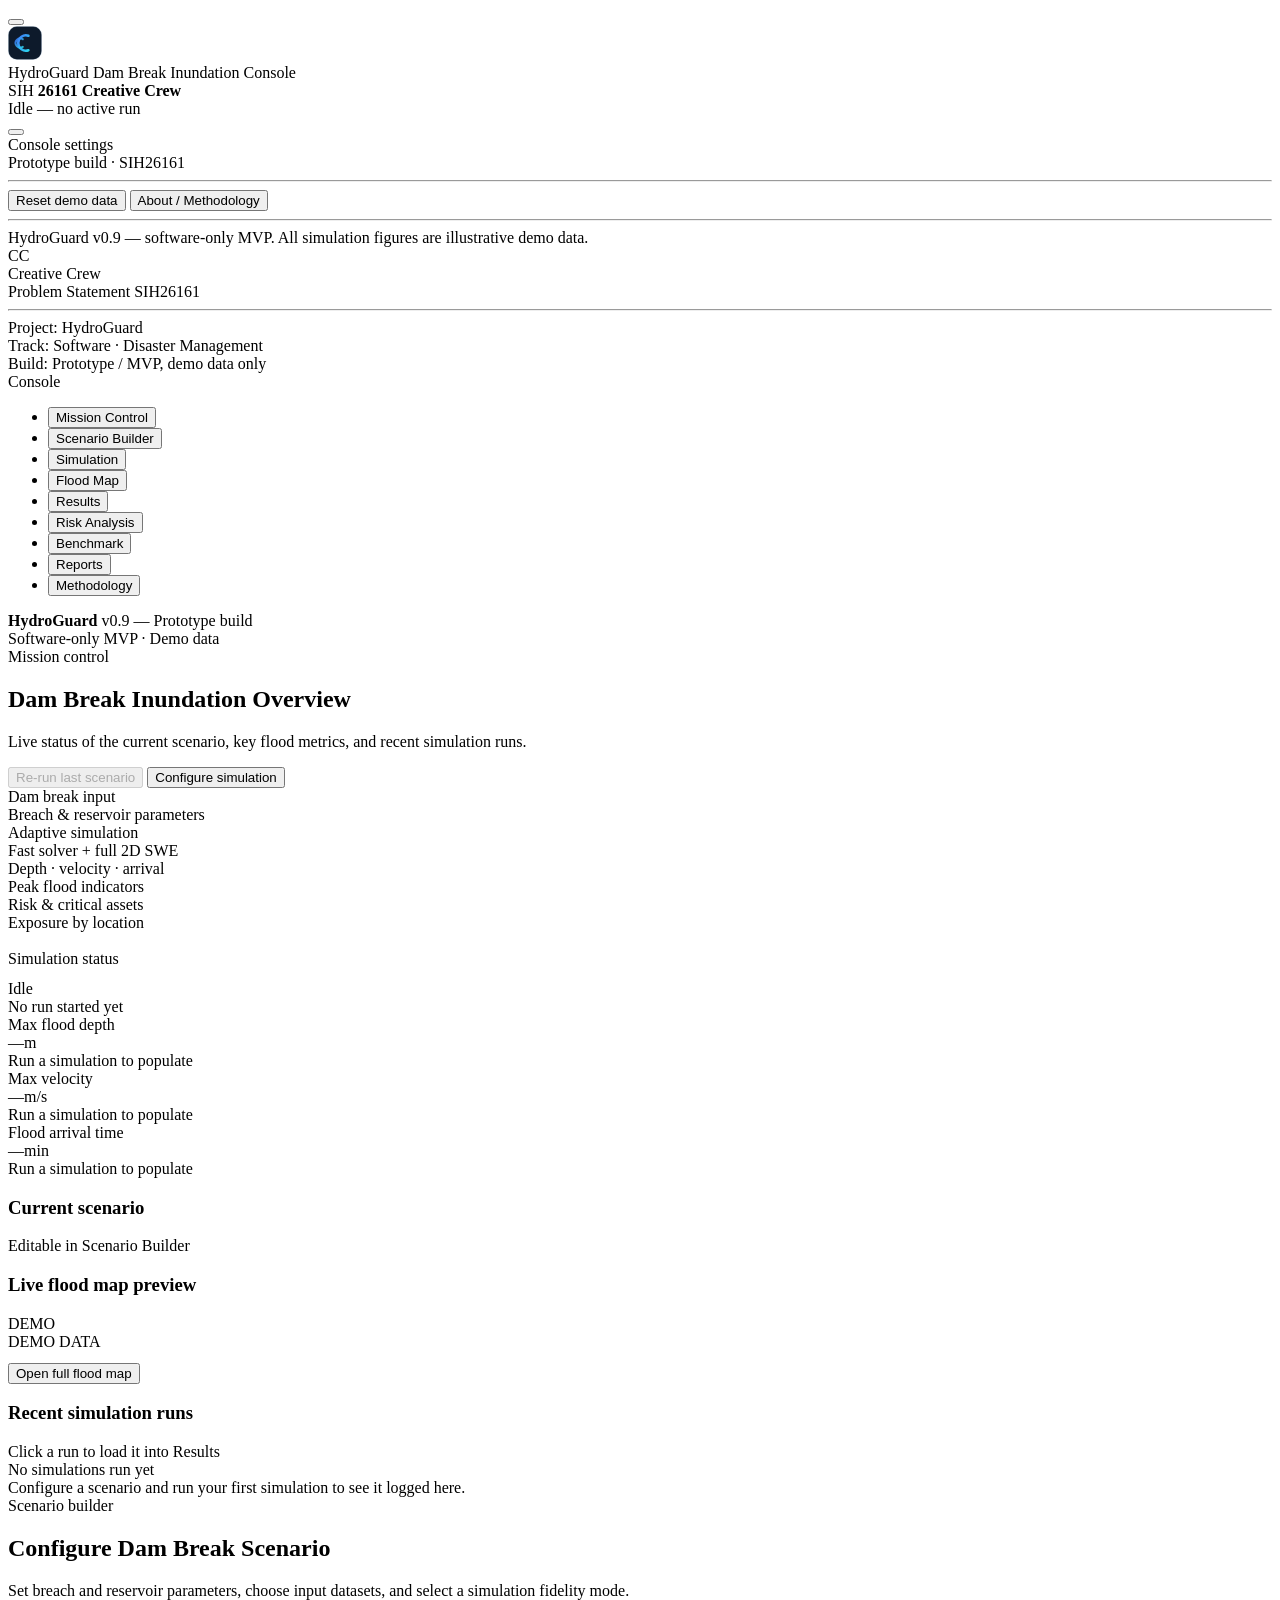
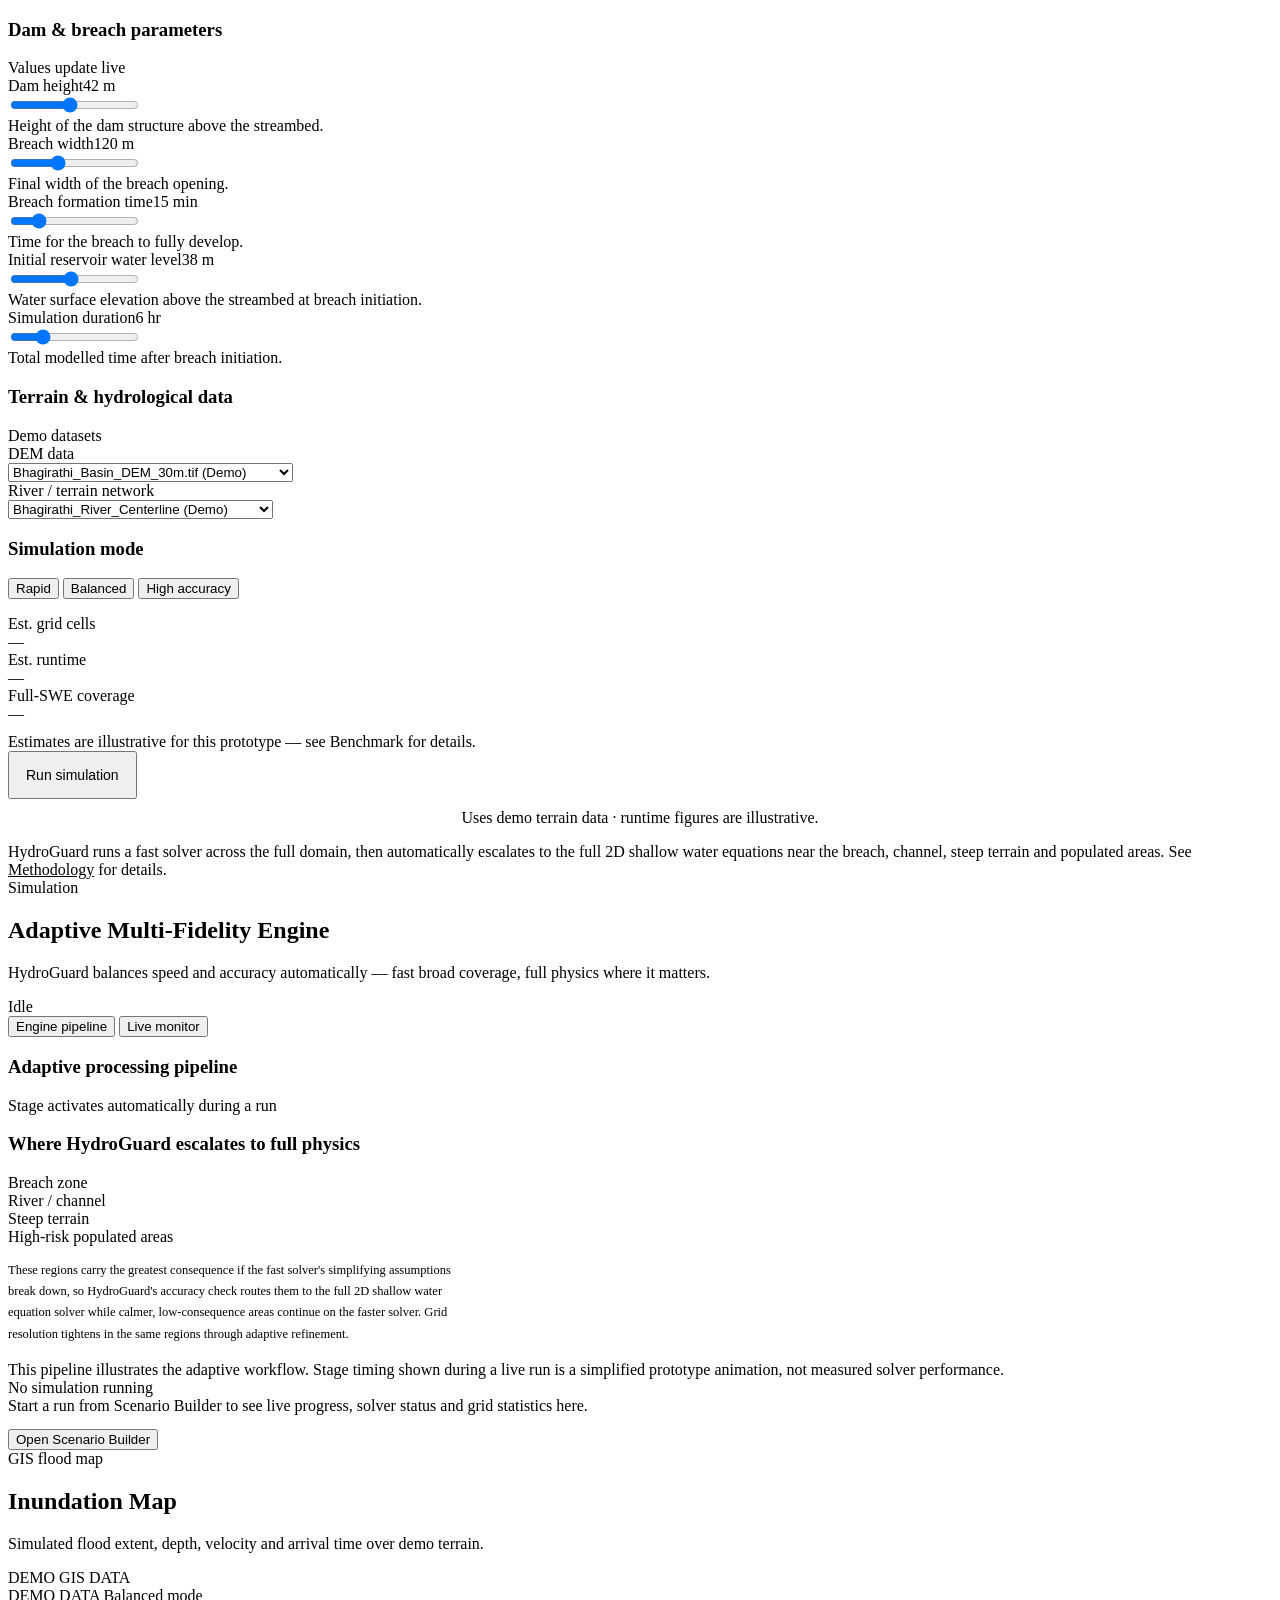
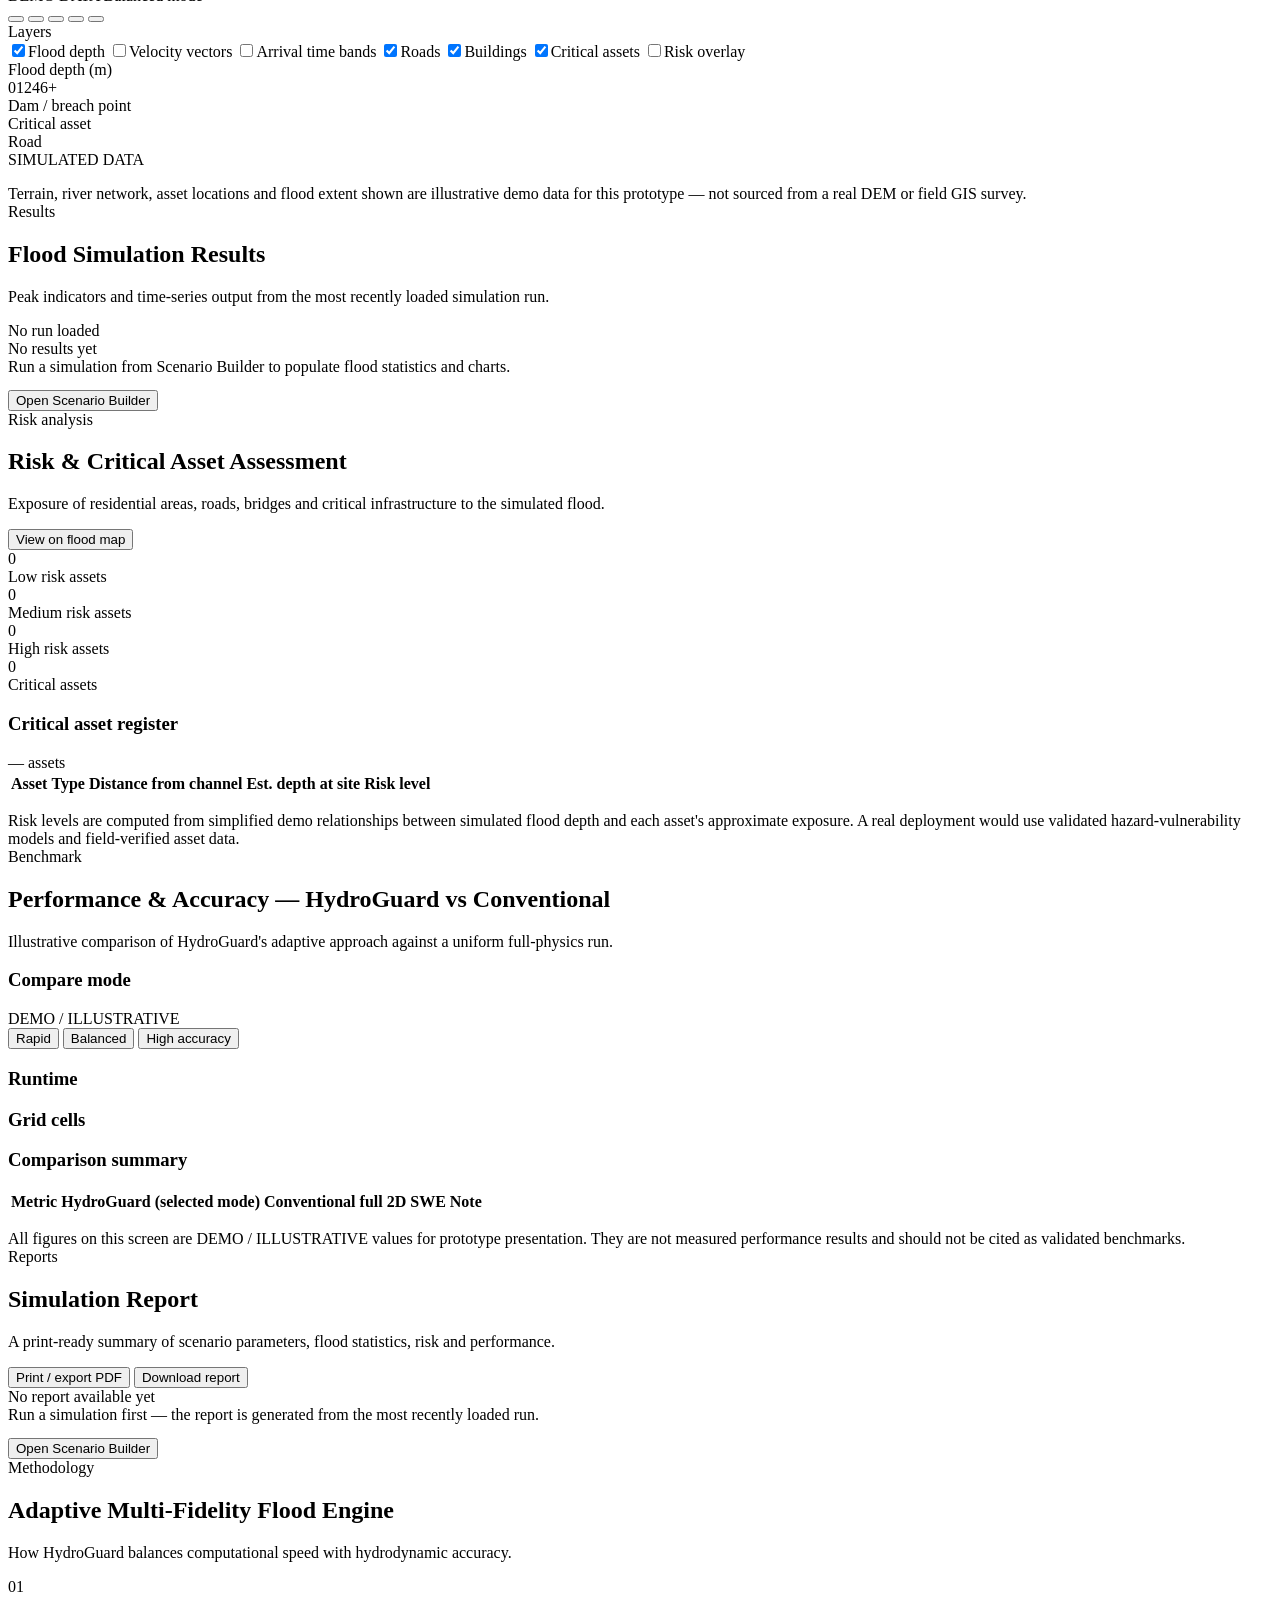
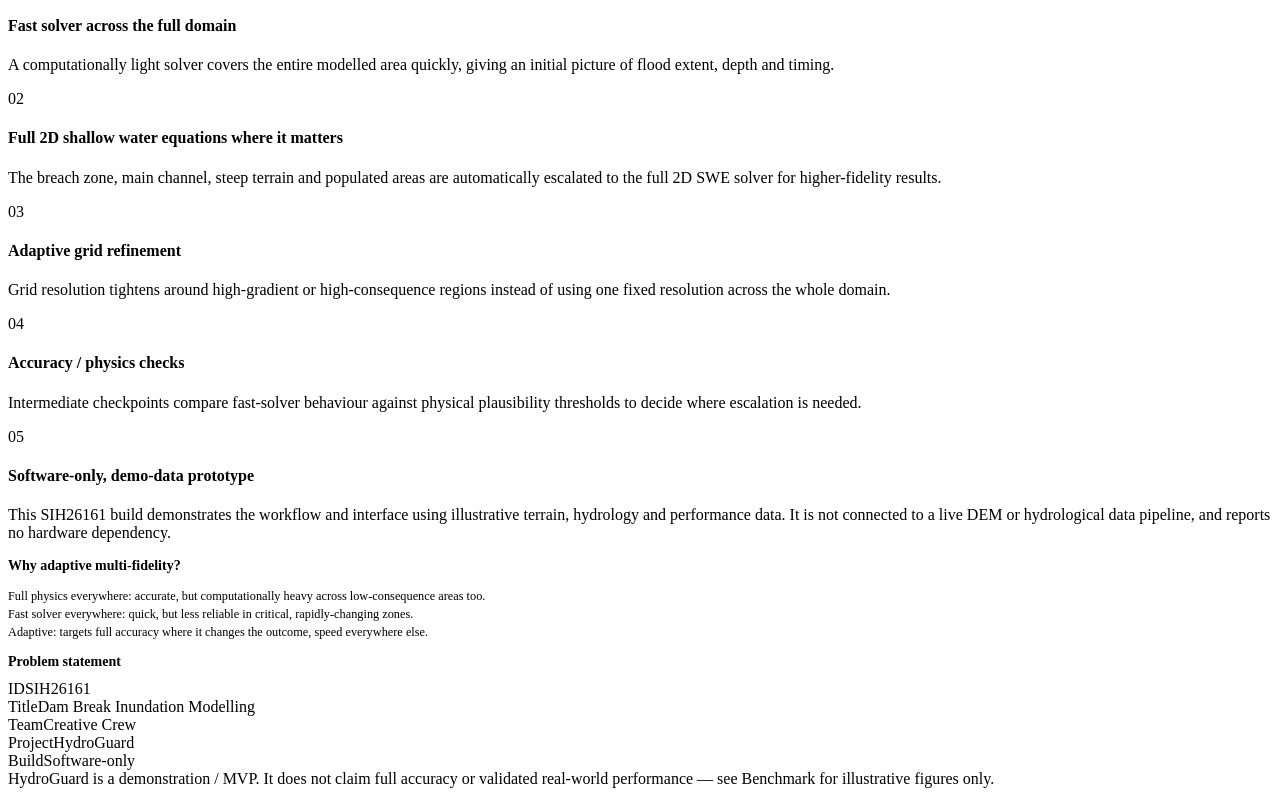
==== index.html @ 02a31fa9 "Add files via upload Initial HydroGuard SIH26161 prototype" ====
<!DOCTYPE html>
<html lang="en">
<head>
<meta charset="UTF-8">
<meta name="viewport" content="width=device-width, initial-scale=1.0, viewport-fit=cover">
<title>HydroGuard — Dam Break Inundation Modelling Console | SIH26161</title>
<meta name="description" content="HydroGuard — Adaptive multi-fidelity dam break inundation modelling console. Smart India Hackathon 2026, Problem Statement SIH26161, Team Creative Crew.">
<link rel="icon" href="data:,">
<link rel="stylesheet" href="css/styles.css">
</head>
<body>
<div class="bg-field" aria-hidden="true"></div>

<div class="app-shell">

  <!-- ============================== TOP BAR ============================== -->
  <header class="topbar">
    <button class="nav-toggle" id="navToggle" type="button" aria-label="Toggle navigation menu">
      <span data-icon="menu"></span>
    </button>

    <div class="brand">
      <div class="brand-mark" aria-hidden="true">
        <svg viewBox="0 0 40 40" width="34" height="34">
          <defs>
            <linearGradient id="markGrad" x1="0" y1="0" x2="1" y2="1">
              <stop offset="0" stop-color="#3e7bfa"/>
              <stop offset="1" stop-color="#2dd4ee"/>
            </linearGradient>
          </defs>
          <rect x="0.5" y="0.5" width="39" height="39" rx="10" fill="#0d1a2b" stroke="rgba(148,178,214,0.25)"/>
          <path d="M24 11.5a9 9 0 1 0 0 17" fill="none" stroke="url(#markGrad)" stroke-width="3" stroke-linecap="round"/>
          <path d="M17.4 15.5a5.4 5.4 0 1 0 0 9" fill="none" stroke="url(#markGrad)" stroke-width="2.4" stroke-linecap="round" opacity="0.85"/>
        </svg>
      </div>
      <div class="brand-text">
        <span class="brand-name">HydroGuard</span>
        <span class="brand-sub">Dam Break Inundation Console</span>
      </div>
    </div>

    <div class="topbar-tags">
      <span class="chip">SIH <b>26161</b></span>
      <span class="chip"><b>Creative Crew</b></span>
    </div>

    <div class="topbar-spacer"></div>

    <div class="status-pill" id="topStatusPill">
      <span class="status-dot" id="topStatusDot"></span>
      <span id="topStatusText" class="full">Idle — no active run</span>
    </div>

    <div class="menu-wrap" style="position:relative;">
      <button class="icon-btn" id="settingsBtn" type="button" aria-label="Console settings">
        <span data-icon="settings"></span>
      </button>
      <div class="dropdown" id="settingsDropdown">
        <div class="dropdown-title">Console settings</div>
        <div class="dropdown-sub">Prototype build · SIH26161</div>
        <hr>
        <button class="dropdown-action" type="button" id="resetDemoBtn"><span data-icon="refresh"></span>Reset demo data</button>
        <button class="dropdown-action" type="button" data-nav="about"><span data-icon="book"></span>About / Methodology</button>
        <hr>
        <div class="dropdown-sub">HydroGuard v0.9 — software-only MVP. All simulation figures are illustrative demo data.</div>
      </div>
    </div>

    <div class="menu-wrap" style="position:relative;">
      <div class="avatar-cc" id="avatarBtn" role="button" tabindex="0" aria-label="Team info">CC</div>
      <div class="dropdown" id="avatarDropdown">
        <div class="dropdown-title">Creative Crew</div>
        <div class="dropdown-sub">Problem Statement SIH26161</div>
        <hr>
        <div class="dropdown-sub">Project: HydroGuard<br>Track: Software · Disaster Management<br>Build: Prototype / MVP, demo data only</div>
      </div>
    </div>
  </header>

  <!-- ============================== SIDEBAR ============================== -->
  <nav class="sidebar" id="sidebar" aria-label="Primary">
    <div class="nav-group-label">Console</div>
    <ul class="nav-list" id="navList">
      <li><button class="nav-link active" data-view="dashboard" type="button"><span data-icon="grid"></span><span>Mission Control</span></button></li>
      <li><button class="nav-link" data-view="scenario" type="button"><span data-icon="sliders"></span><span>Scenario Builder</span></button></li>
      <li><button class="nav-link" data-view="simulation" type="button" id="navSimulation"><span data-icon="cpu"></span><span>Simulation</span><span class="nav-badge" id="navSimBadge" style="display:none;">LIVE</span></button></li>
      <li><button class="nav-link" data-view="floodmap" type="button"><span data-icon="map"></span><span>Flood Map</span></button></li>
      <li><button class="nav-link" data-view="results" type="button"><span data-icon="barchart"></span><span>Results</span></button></li>
      <li><button class="nav-link" data-view="risk" type="button"><span data-icon="shield"></span><span>Risk Analysis</span></button></li>
      <li><button class="nav-link" data-view="benchmark" type="button"><span data-icon="zap"></span><span>Benchmark</span></button></li>
      <li><button class="nav-link" data-view="report" type="button"><span data-icon="filetext"></span><span>Reports</span></button></li>
      <li><button class="nav-link" data-view="about" type="button"><span data-icon="book"></span><span>Methodology</span></button></li>
    </ul>
    <div class="sidebar-footer">
      <div><b>HydroGuard</b> v0.9 — Prototype build</div>
      <div>Software-only MVP · Demo data</div>
    </div>
  </nav>
  <div class="sidebar-backdrop" id="sidebarBackdrop"></div>

  <!-- ============================== MAIN ============================== -->
  <main class="main" id="main">

    <!-- ========================================================= -->
    <!-- VIEW: MISSION CONTROL DASHBOARD                            -->
    <!-- ========================================================= -->
    <section class="view active" id="view-dashboard">
      <div class="view-head">
        <div>
          <div class="view-eyebrow">Mission control</div>
          <h1 class="view-title">Dam Break Inundation Overview</h1>
          <p class="view-desc">Live status of the current scenario, key flood metrics, and recent simulation runs.</p>
        </div>
        <div class="view-actions">
          <button class="btn btn-secondary" id="rerunBtn" type="button" disabled><span data-icon="refresh"></span>Re-run last scenario</button>
          <button class="btn btn-primary" data-nav="scenario" type="button"><span data-icon="sliders"></span>Configure simulation</button>
        </div>
      </div>

      <!-- flow banner -->
      <div class="panel" style="margin-bottom:18px;">
        <div class="flow-banner">
          <div class="flow-step" data-nav="scenario">
            <div class="fi"><span data-icon="sliders"></span></div>
            <div><div class="ft">Dam break input</div><div class="fs">Breach &amp; reservoir parameters</div></div>
          </div>
          <div class="flow-arrow"><span data-icon="chevronright"></span></div>
          <div class="flow-step" data-nav="simulation">
            <div class="fi"><span data-icon="cpu"></span></div>
            <div><div class="ft">Adaptive simulation</div><div class="fs">Fast solver + full 2D SWE</div></div>
          </div>
          <div class="flow-arrow"><span data-icon="chevronright"></span></div>
          <div class="flow-step" data-nav="results">
            <div class="fi"><span data-icon="droplet"></span></div>
            <div><div class="ft">Depth · velocity · arrival</div><div class="fs">Peak flood indicators</div></div>
          </div>
          <div class="flow-arrow"><span data-icon="chevronright"></span></div>
          <div class="flow-step" data-nav="risk">
            <div class="fi"><span data-icon="shield"></span></div>
            <div><div class="ft">Risk &amp; critical assets</div><div class="fs">Exposure by location</div></div>
          </div>
        </div>
      </div>

      <div class="grid grid-12">
        <div class="g-3"><div class="kpi tone-blue" id="kpiStatus">
          <div class="kpi-top"><span class="kpi-label">Simulation status</span><div class="kpi-icon"><span data-icon="pulse"></span></div></div>
          <div style="margin-top:12px;"><span class="badge badge-idle" id="kpiStatusBadge">Idle</span></div>
          <div class="kpi-foot" id="kpiStatusSub">No run started yet</div>
        </div></div>

        <div class="g-3"><div class="kpi" id="kpiDepth">
          <div class="kpi-top"><span class="kpi-label">Max flood depth</span><div class="kpi-icon"><span data-icon="droplet"></span></div></div>
          <div class="kpi-value" id="kpiDepthVal">—<span class="unit">m</span></div>
          <div class="kpi-foot" id="kpiDepthSub">Run a simulation to populate</div>
        </div></div>

        <div class="g-3"><div class="kpi tone-safe" id="kpiVelocity">
          <div class="kpi-top"><span class="kpi-label">Max velocity</span><div class="kpi-icon"><span data-icon="gauge"></span></div></div>
          <div class="kpi-value" id="kpiVelocityVal">—<span class="unit">m/s</span></div>
          <div class="kpi-foot" id="kpiVelocitySub">Run a simulation to populate</div>
        </div></div>

        <div class="g-3"><div class="kpi tone-warn" id="kpiArrival">
          <div class="kpi-top"><span class="kpi-label">Flood arrival time</span><div class="kpi-icon"><span data-icon="clock"></span></div></div>
          <div class="kpi-value" id="kpiArrivalVal">—<span class="unit">min</span></div>
          <div class="kpi-foot" id="kpiArrivalSub">Run a simulation to populate</div>
        </div></div>

        <div class="g-7"><div class="panel">
          <div class="panel-head"><h3>Current scenario</h3><span class="hint">Editable in Scenario Builder</span></div>
          <div class="panel-body">
            <div class="kv-list" id="scenarioSummary"><!-- populated by JS --></div>
          </div>
        </div></div>

        <div class="g-5"><div class="panel">
          <div class="panel-head"><h3>Live flood map preview</h3><span class="badge badge-demo">DEMO</span></div>
          <div class="panel-body tight">
            <div class="map-frame mini-map-card">
              <div class="map-svg-wrap" id="miniMapPreview"></div>
              <div class="map-demo-tag"><span class="badge badge-demo">DEMO DATA</span></div>
            </div>
            <button class="btn btn-ghost btn-block" style="margin-top:12px;" data-nav="floodmap" type="button"><span data-icon="map"></span>Open full flood map</button>
          </div>
        </div></div>

        <div class="g-12"><div class="panel">
          <div class="panel-head"><h3>Recent simulation runs</h3><span class="hint">Click a run to load it into Results</span></div>
          <div class="panel-body" id="recentRunsBody">
            <div class="empty-state" id="recentRunsEmpty">
              <span data-icon="cpu"></span>
              <div class="t">No simulations run yet</div>
              <div class="d">Configure a scenario and run your first simulation to see it logged here.</div>
            </div>
            <div id="recentRunsList" style="display:none;"></div>
          </div>
        </div></div>
      </div>
    </section>

    <!-- ========================================================= -->
    <!-- VIEW: SCENARIO BUILDER                                     -->
    <!-- ========================================================= -->
    <section class="view" id="view-scenario">
      <div class="view-head">
        <div>
          <div class="view-eyebrow">Scenario builder</div>
          <h1 class="view-title">Configure Dam Break Scenario</h1>
          <p class="view-desc">Set breach and reservoir parameters, choose input datasets, and select a simulation fidelity mode.</p>
        </div>
      </div>

      <div class="grid grid-12">
        <div class="g-7 stack">
          <div class="panel">
            <div class="panel-head"><h3>Dam &amp; breach parameters</h3><span class="hint">Values update live</span></div>
            <div class="panel-body">
              <div class="field">
                <div class="field-label"><span>Dam height</span><span class="val" id="valDamHeight">42 m</span></div>
                <input type="range" id="inDamHeight" min="10" max="80" step="1" value="42">
                <div class="field-hint">Height of the dam structure above the streambed.</div>
              </div>
              <div class="field">
                <div class="field-label"><span>Breach width</span><span class="val" id="valBreachWidth">120 m</span></div>
                <input type="range" id="inBreachWidth" min="20" max="300" step="5" value="120">
                <div class="field-hint">Final width of the breach opening.</div>
              </div>
              <div class="field">
                <div class="field-label"><span>Breach formation time</span><span class="val" id="valBreachTime">15 min</span></div>
                <input type="range" id="inBreachTime" min="5" max="60" step="1" value="15">
                <div class="field-hint">Time for the breach to fully develop.</div>
              </div>
              <div class="field">
                <div class="field-label"><span>Initial reservoir water level</span><span class="val" id="valWaterLevel">38 m</span></div>
                <input type="range" id="inWaterLevel" min="10" max="70" step="1" value="38">
                <div class="field-hint">Water surface elevation above the streambed at breach initiation.</div>
              </div>
              <div class="field" style="margin-bottom:0;">
                <div class="field-label"><span>Simulation duration</span><span class="val" id="valDuration">6 hr</span></div>
                <input type="range" id="inDuration" min="1" max="24" step="1" value="6">
                <div class="field-hint">Total modelled time after breach initiation.</div>
              </div>
            </div>
          </div>

          <div class="panel">
            <div class="panel-head"><h3>Terrain &amp; hydrological data</h3><span class="hint">Demo datasets</span></div>
            <div class="panel-body">
              <div class="field">
                <div class="field-label"><span>DEM data</span></div>
                <select class="select" id="inDem">
                  <option>Bhagirathi_Basin_DEM_30m.tif (Demo)</option>
                  <option>Ganga_Upper_Reach_DEM_12m.tif (Demo)</option>
                  <option value="custom">Custom upload…</option>
                </select>
                <div class="file-row" id="demFileRow" style="display:none; margin-top:8px;">
                  <input class="input" id="demFileName" placeholder="No file selected" readonly>
                  <button class="btn btn-secondary btn-sm" type="button" id="demBrowseBtn"><span data-icon="upload"></span>Browse</button>
                  <input type="file" id="demFileInput" style="display:none;">
                </div>
              </div>
              <div class="field" style="margin-bottom:0;">
                <div class="field-label"><span>River / terrain network</span></div>
                <select class="select" id="inRiver">
                  <option>Bhagirathi_River_Centerline (Demo)</option>
                  <option>Alaknanda_Confluence_Network (Demo)</option>
                  <option value="custom">Custom upload…</option>
                </select>
                <div class="file-row" id="riverFileRow" style="display:none; margin-top:8px;">
                  <input class="input" id="riverFileName" placeholder="No file selected" readonly>
                  <button class="btn btn-secondary btn-sm" type="button" id="riverBrowseBtn"><span data-icon="upload"></span>Browse</button>
                  <input type="file" id="riverFileInput" style="display:none;">
                </div>
              </div>
            </div>
          </div>
        </div>

        <div class="g-5 stack">
          <div class="panel">
            <div class="panel-head"><h3>Simulation mode</h3></div>
            <div class="panel-body">
              <div class="segmented" id="modeSegmented">
                <button type="button" class="active" data-mode="rapid">Rapid</button>
                <button type="button" data-mode="balanced">Balanced</button>
                <button type="button" data-mode="high">High accuracy</button>
              </div>
              <p class="mode-desc" id="modeDesc"></p>
              <div class="readout-grid" style="margin-top:16px;">
                <div class="readout"><div class="rlabel">Est. grid cells</div><div class="rval" id="modeCells">—</div></div>
                <div class="readout"><div class="rlabel">Est. runtime</div><div class="rval" id="modeRuntime">—</div></div>
                <div class="readout"><div class="rlabel">Full-SWE coverage</div><div class="rval" id="modeCoverage">—</div></div>
              </div>
              <div class="field-hint" style="margin-top:10px;">Estimates are illustrative for this prototype — see Benchmark for details.</div>
            </div>
          </div>

          <div class="panel panel-pad">
            <button class="btn btn-primary btn-block" id="runSimBtn" type="button" style="padding:14px 16px; font-size:14px;">
              <span data-icon="play"></span>Run simulation
            </button>
            <p class="field-hint" style="margin-top:10px; text-align:center;">Uses demo terrain data · runtime figures are illustrative.</p>
          </div>

          <div class="notice info">
            <span data-icon="info"></span>
            <div>HydroGuard runs a fast solver across the full domain, then automatically escalates to the full 2D shallow water equations near the breach, channel, steep terrain and populated areas. See <a href="#" data-nav="about" style="color:var(--cyan); text-decoration:underline;">Methodology</a> for details.</div>
          </div>
        </div>
      </div>
    </section>

    <!-- ========================================================= -->
    <!-- VIEW: SIMULATION (Adaptive engine + Live monitor)          -->
    <!-- ========================================================= -->
    <section class="view" id="view-simulation">
      <div class="view-head">
        <div>
          <div class="view-eyebrow">Simulation</div>
          <h1 class="view-title">Adaptive Multi-Fidelity Engine</h1>
          <p class="view-desc">HydroGuard balances speed and accuracy automatically — fast broad coverage, full physics where it matters.</p>
        </div>
        <div class="view-actions">
          <span class="badge badge-idle" id="simViewStatusBadge">Idle</span>
        </div>
      </div>

      <div class="tabs">
        <button class="tab-btn active" data-tab="engine" type="button">Engine pipeline</button>
        <button class="tab-btn" data-tab="live" type="button">Live monitor</button>
      </div>

      <div class="tab-panel active" id="tab-engine">
        <div class="panel" style="margin-bottom:16px;">
          <div class="panel-head"><h3>Adaptive processing pipeline</h3><span class="hint">Stage activates automatically during a run</span></div>
          <div class="panel-body">
            <div class="pipeline" id="pipeline">
              <!-- populated by JS -->
            </div>
          </div>
        </div>

        <div class="panel" style="margin-bottom:16px;">
          <div class="panel-head"><h3>Where HydroGuard escalates to full physics</h3></div>
          <div class="panel-body">
            <div class="zone-chips">
              <div class="zone-chip"><span data-icon="zap"></span>Breach zone</div>
              <div class="zone-chip"><span data-icon="waves"></span>River / channel</div>
              <div class="zone-chip"><span data-icon="mountain"></span>Steep terrain</div>
              <div class="zone-chip"><span data-icon="home"></span>High-risk populated areas</div>
            </div>
            <p style="font-size:12.5px; color:var(--ink-3); margin-top:14px; line-height:1.7; max-width:74ch;">
              These regions carry the greatest consequence if the fast solver's simplifying assumptions break down, so HydroGuard's accuracy check routes them to the full 2D shallow water equation solver while calmer, low-consequence areas continue on the faster solver. Grid resolution tightens in the same regions through adaptive refinement.
            </p>
          </div>
        </div>

        <div class="notice info">
          <span data-icon="info"></span>
          <div>This pipeline illustrates the adaptive workflow. Stage timing shown during a live run is a simplified prototype animation, not measured solver performance.</div>
        </div>
      </div>

      <div class="tab-panel" id="tab-live">
        <div id="liveEmpty" class="panel">
          <div class="empty-state">
            <span data-icon="cpu"></span>
            <div class="t">No simulation running</div>
            <div class="d">Start a run from Scenario Builder to see live progress, solver status and grid statistics here.</div>
            <button class="btn btn-primary" data-nav="scenario" type="button" style="margin-top:14px;"><span data-icon="sliders"></span>Open Scenario Builder</button>
          </div>
        </div>

        <div id="liveContent" style="display:none;">
          <div class="panel" style="margin-bottom:16px;">
            <div class="panel-body">
              <div class="between" style="margin-bottom:12px;">
                <span class="badge" id="liveStatusBadge">Running</span>
                <span class="micro-label" id="liveProgressPct">0%</span>
              </div>
              <div class="progress-track"><div class="progress-fill" id="liveProgressFill"></div></div>
              <div class="readout-grid" style="margin-top:16px;">
                <div class="readout"><div class="rlabel">Sim time elapsed</div><div class="rval" id="liveSimTime">0.0 / 6.0 hr</div></div>
                <div class="readout"><div class="rlabel">Processing status</div><div class="rval" id="liveStage">Input Data</div></div>
                <div class="readout"><div class="rlabel">Grid resolution</div><div class="rval" id="liveGrid">—</div></div>
                <div class="readout"><div class="rlabel">Active solver</div><div class="rval" id="liveSolver">—</div></div>
                <div class="readout"><div class="rlabel">Number of cells</div><div class="rval" id="liveCells">—</div></div>
                <div class="readout"><div class="rlabel">Computational region</div><div class="rval" id="liveRegion">—</div></div>
              </div>
            </div>
          </div>

          <div class="panel">
            <div class="panel-head"><h3>Flood spread preview (live)</h3><span class="badge badge-demo">DEMO</span></div>
            <div class="panel-body tight">
              <div class="map-frame mini-map-card">
                <div class="map-svg-wrap" id="liveMapPreview"></div>
              </div>
            </div>
          </div>

          <div class="notice" id="liveCompleteNotice" style="display:none; margin-top:16px;">
            <span data-icon="checkcircle"></span>
            <div>Simulation complete. <a href="#" data-nav="results" style="color:var(--ink-1); text-decoration:underline;">View Results</a>, <a href="#" data-nav="floodmap" style="color:var(--ink-1); text-decoration:underline;">open the Flood Map</a>, or check <a href="#" data-nav="risk" style="color:var(--ink-1); text-decoration:underline;">Risk Analysis</a>.</div>
          </div>
        </div>
      </div>
    </section>

    <!-- ========================================================= -->
    <!-- VIEW: GIS FLOOD MAP                                        -->
    <!-- ========================================================= -->
    <section class="view" id="view-floodmap">
      <div class="view-head">
        <div>
          <div class="view-eyebrow">GIS flood map</div>
          <h1 class="view-title">Inundation Map</h1>
          <p class="view-desc">Simulated flood extent, depth, velocity and arrival time over demo terrain.</p>
        </div>
        <div class="view-actions"><span class="badge badge-demo">DEMO GIS DATA</span></div>
      </div>

      <div class="panel">
        <div class="map-frame" id="mapFrameFull">
          <div class="map-svg-wrap" id="fullMapSvg"></div>

          <div class="map-topbar">
            <div class="map-badge-row">
              <span class="badge badge-demo">DEMO DATA</span>
              <span class="badge badge-neutral" id="mapModeTag">Balanced mode</span>
            </div>
          </div>

          <div class="map-toolbar">
            <button class="map-btn" id="mapZoomIn" type="button" aria-label="Zoom in"><span data-icon="plus"></span></button>
            <button class="map-btn" id="mapZoomOut" type="button" aria-label="Zoom out"><span data-icon="minus"></span></button>
            <button class="map-btn" id="mapLayersBtn" type="button" aria-label="Toggle layers"><span data-icon="layers"></span></button>
            <button class="map-btn" id="mapFullscreenBtn" type="button" aria-label="Full screen"><span data-icon="maximize"></span></button>
            <button class="map-btn" id="mapResetBtn" type="button" aria-label="Reset view"><span data-icon="refresh"></span></button>
          </div>

          <div class="map-layers" id="mapLayersPanel">
            <div class="lg-title">Layers</div>
            <label class="layer-row"><input type="checkbox" id="layerDepth" checked>Flood depth</label>
            <label class="layer-row"><input type="checkbox" id="layerVelocity">Velocity vectors</label>
            <label class="layer-row"><input type="checkbox" id="layerArrival">Arrival time bands</label>
            <label class="layer-row"><input type="checkbox" id="layerRoads" checked>Roads</label>
            <label class="layer-row"><input type="checkbox" id="layerBuildings" checked>Buildings</label>
            <label class="layer-row"><input type="checkbox" id="layerAssets" checked>Critical assets</label>
            <label class="layer-row"><input type="checkbox" id="layerRisk">Risk overlay</label>
          </div>

          <div class="map-legend" id="mapLegend">
            <div class="lg-title">Flood depth (m)</div>
            <div class="depth-bar"></div>
            <div class="depth-ticks"><span>0</span><span>1</span><span>2</span><span>4</span><span>6+</span></div>
            <div class="legend-rows">
              <div class="lr"><span class="sw" style="background:#f65b6b;"></span>Dam / breach point</div>
              <div class="lr"><span class="sw" style="background:#eaf1fb;"></span>Critical asset</div>
              <div class="lr"><span class="sw" style="background:#6c81a3;"></span>Road</div>
            </div>
          </div>

          <div class="map-demo-tag"><span class="badge badge-demo">SIMULATED DATA</span></div>
        </div>
      </div>

      <div class="notice info" style="margin-top:16px;">
        <span data-icon="info"></span>
        <div>Terrain, river network, asset locations and flood extent shown are illustrative demo data for this prototype — not sourced from a real DEM or field GIS survey.</div>
      </div>
    </section>

    <!-- ========================================================= -->
    <!-- VIEW: RESULTS DASHBOARD                                    -->
    <!-- ========================================================= -->
    <section class="view" id="view-results">
      <div class="view-head">
        <div>
          <div class="view-eyebrow">Results</div>
          <h1 class="view-title">Flood Simulation Results</h1>
          <p class="view-desc">Peak indicators and time-series output from the most recently loaded simulation run.</p>
        </div>
        <div class="view-actions"><span class="badge badge-neutral" id="resultsRunTag">No run loaded</span></div>
      </div>

      <div id="resultsEmpty">
        <div class="panel"><div class="empty-state">
          <span data-icon="barchart"></span>
          <div class="t">No results yet</div>
          <div class="d">Run a simulation from Scenario Builder to populate flood statistics and charts.</div>
          <button class="btn btn-primary" data-nav="scenario" type="button" style="margin-top:14px;"><span data-icon="sliders"></span>Open Scenario Builder</button>
        </div></div>
      </div>

      <div id="resultsContent" style="display:none;">
        <div class="grid grid-12">
          <div class="g-3"><div class="kpi">
            <div class="kpi-top"><span class="kpi-label">Max flood depth</span><div class="kpi-icon"><span data-icon="droplet"></span></div></div>
            <div class="kpi-value" id="resDepth">—<span class="unit">m</span></div>
            <div class="kpi-foot" id="resDepthSub">—</div>
          </div></div>
          <div class="g-3"><div class="kpi tone-safe">
            <div class="kpi-top"><span class="kpi-label">Max velocity</span><div class="kpi-icon"><span data-icon="gauge"></span></div></div>
            <div class="kpi-value" id="resVelocity">—<span class="unit">m/s</span></div>
            <div class="kpi-foot" id="resVelocitySub">—</div>
          </div></div>
          <div class="g-3"><div class="kpi tone-warn">
            <div class="kpi-top"><span class="kpi-label">Earliest arrival</span><div class="kpi-icon"><span data-icon="clock"></span></div></div>
            <div class="kpi-value" id="resArrival">—<span class="unit">min</span></div>
            <div class="kpi-foot" id="resArrivalSub">—</div>
          </div></div>
          <div class="g-3"><div class="kpi tone-blue">
            <div class="kpi-top"><span class="kpi-label">Affected area</span><div class="kpi-icon"><span data-icon="maximize"></span></div></div>
            <div class="kpi-value" id="resArea">—<span class="unit">km²</span></div>
            <div class="kpi-foot" id="resAreaSub">—</div>
          </div></div>

          <div class="g-6"><div class="panel">
            <div class="panel-head"><h3>Water depth over time</h3><span class="hint">Demo series</span></div>
            <div class="panel-body"><div class="chart-wrap" id="chartDepth"></div></div>
          </div></div>

          <div class="g-6"><div class="panel">
            <div class="panel-head"><h3>Flow velocity over time</h3><span class="hint">Demo series</span></div>
            <div class="panel-body"><div class="chart-wrap" id="chartVelocity"></div></div>
          </div></div>

          <div class="g-6"><div class="panel">
            <div class="panel-head"><h3>Arrival time by location</h3><span class="hint">Demo series</span></div>
            <div class="panel-body"><div class="chart-wrap" id="chartArrival"></div></div>
          </div></div>

          <div class="g-6"><div class="panel">
            <div class="panel-head"><h3>Computation timeline</h3><span class="hint">Pipeline stage duration</span></div>
            <div class="panel-body"><div class="chart-wrap" id="chartTimeline"></div></div>
          </div></div>
        </div>

        <div class="notice" style="margin-top:16px;">
          <span data-icon="alerttriangle"></span>
          <div>Figures are generated from simplified demo relationships for prototype interactivity — this is not a validated hydrodynamic result.</div>
        </div>
      </div>
    </section>

    <!-- ========================================================= -->
    <!-- VIEW: RISK & CRITICAL ASSET ANALYSIS                       -->
    <!-- ========================================================= -->
    <section class="view" id="view-risk">
      <div class="view-head">
        <div>
          <div class="view-eyebrow">Risk analysis</div>
          <h1 class="view-title">Risk &amp; Critical Asset Assessment</h1>
          <p class="view-desc">Exposure of residential areas, roads, bridges and critical infrastructure to the simulated flood.</p>
        </div>
        <div class="view-actions"><button class="btn btn-ghost" data-nav="floodmap" type="button"><span data-icon="map"></span>View on flood map</button></div>
      </div>

      <div class="risk-summary" style="margin-bottom:16px;">
        <div class="risk-stat low"><div class="n" id="riskCountLow">0</div><div class="l">Low risk assets</div></div>
        <div class="risk-stat medium"><div class="n" id="riskCountMedium">0</div><div class="l">Medium risk assets</div></div>
        <div class="risk-stat high"><div class="n" id="riskCountHigh">0</div><div class="l">High risk assets</div></div>
        <div class="risk-stat critical"><div class="n" id="riskCountCritical">0</div><div class="l">Critical assets</div></div>
      </div>

      <div class="panel">
        <div class="panel-head"><h3>Critical asset register</h3><span class="hint" id="riskAssetCount">— assets</span></div>
        <div class="panel-body" style="overflow-x:auto;">
          <table class="table">
            <thead><tr><th>Asset</th><th>Type</th><th>Distance from channel</th><th>Est. depth at site</th><th>Risk level</th></tr></thead>
            <tbody id="riskTableBody"><!-- populated by JS --></tbody>
          </table>
        </div>
      </div>

      <div class="notice" style="margin-top:16px;">
        <span data-icon="alerttriangle"></span>
        <div>Risk levels are computed from simplified demo relationships between simulated flood depth and each asset's approximate exposure. A real deployment would use validated hazard-vulnerability models and field-verified asset data.</div>
      </div>
    </section>

    <!-- ========================================================= -->
    <!-- VIEW: BENCHMARK                                            -->
    <!-- ========================================================= -->
    <section class="view" id="view-benchmark">
      <div class="view-head">
        <div>
          <div class="view-eyebrow">Benchmark</div>
          <h1 class="view-title">Performance &amp; Accuracy — HydroGuard vs Conventional</h1>
          <p class="view-desc">Illustrative comparison of HydroGuard's adaptive approach against a uniform full-physics run.</p>
        </div>
      </div>

      <div class="panel" style="margin-bottom:16px;">
        <div class="panel-head"><h3>Compare mode</h3><span class="badge badge-demo">DEMO / ILLUSTRATIVE</span></div>
        <div class="panel-body">
          <div class="segmented" id="benchModeSegmented" style="max-width:420px;">
            <button type="button" class="active" data-mode="rapid">Rapid</button>
            <button type="button" data-mode="balanced">Balanced</button>
            <button type="button" data-mode="high">High accuracy</button>
          </div>
        </div>
      </div>

      <div class="grid grid-12">
        <div class="g-6"><div class="panel">
          <div class="panel-head"><h3>Runtime</h3></div>
          <div class="panel-body">
            <div class="bench-track" id="benchRuntime"><!-- JS --></div>
          </div>
        </div></div>

        <div class="g-6"><div class="panel">
          <div class="panel-head"><h3>Grid cells</h3></div>
          <div class="panel-body">
            <div class="bench-track" id="benchCells"><!-- JS --></div>
          </div>
        </div></div>

        <div class="g-12"><div class="panel">
          <div class="panel-head"><h3>Comparison summary</h3></div>
          <div class="panel-body" style="overflow-x:auto;">
            <table class="table">
              <thead><tr><th>Metric</th><th>HydroGuard (selected mode)</th><th>Conventional full 2D SWE</th><th>Note</th></tr></thead>
              <tbody id="benchTableBody"><!-- JS --></tbody>
            </table>
          </div>
        </div></div>
      </div>

      <div class="notice" style="margin-top:16px;">
        <span data-icon="alerttriangle"></span>
        <div>All figures on this screen are DEMO / ILLUSTRATIVE values for prototype presentation. They are not measured performance results and should not be cited as validated benchmarks.</div>
      </div>
    </section>

    <!-- ========================================================= -->
    <!-- VIEW: SIMULATION REPORT                                    -->
    <!-- ========================================================= -->
    <section class="view" id="view-report">
      <div class="view-head">
        <div>
          <div class="view-eyebrow">Reports</div>
          <h1 class="view-title">Simulation Report</h1>
          <p class="view-desc">A print-ready summary of scenario parameters, flood statistics, risk and performance.</p>
        </div>
        <div class="view-actions">
          <button class="btn btn-secondary" id="printReportBtn" type="button"><span data-icon="printer"></span>Print / export PDF</button>
          <button class="btn btn-primary" id="downloadReportBtn" type="button"><span data-icon="download"></span>Download report</button>
        </div>
      </div>

      <div id="reportEmpty">
        <div class="panel"><div class="empty-state">
          <span data-icon="filetext"></span>
          <div class="t">No report available yet</div>
          <div class="d">Run a simulation first — the report is generated from the most recently loaded run.</div>
          <button class="btn btn-primary" data-nav="scenario" type="button" style="margin-top:14px;"><span data-icon="sliders"></span>Open Scenario Builder</button>
        </div></div>
      </div>

      <div id="reportContent" style="display:none;">
        <div class="report-preview">
          <div class="report-page">
            <div class="report-masthead">
              <div>
                <h2>Dam Break Inundation Simulation Report</h2>
                <div class="sub">HydroGuard · SIH26161 · Team Creative Crew · Software prototype</div>
              </div>
              <div class="report-meta">
                Generated: <span id="repGenerated">—</span><br>
                Run ID: <span id="repRunId">—</span><br>
                Mode: <span id="repMode">—</span>
              </div>
            </div>

            <div class="report-section">
              <h4>Scenario parameters</h4>
              <table class="report-table" id="repScenarioTable"><!-- JS --></table>
            </div>

            <div class="report-section">
              <h4>Flood statistics</h4>
              <div class="report-grid" id="repStatsGrid"><!-- JS --></div>
            </div>

            <div class="report-section">
              <h4>Risk summary</h4>
              <div class="report-grid" id="repRiskGrid"><!-- JS --></div>
              <table class="report-table" id="repTopAssets" style="margin-top:10px;"><!-- JS --></table>
            </div>

            <div class="report-section">
              <h4>Map snapshot — demo / illustrative</h4>
              <div class="map-frame" style="max-width:520px;">
                <div class="map-svg-wrap" id="reportMapSnapshot" style="aspect-ratio:4/3;"></div>
              </div>
            </div>

            <div class="report-section">
              <h4>Performance summary — demo / illustrative</h4>
              <table class="report-table" id="repPerfTable"><!-- JS --></table>
            </div>

            <p style="font-size:10.5px; color:var(--ink-4); border-top:1px solid var(--line); padding-top:12px;">
              Generated by the HydroGuard prototype — Team Creative Crew — SIH26161. All figures illustrative for demonstration purposes unless otherwise validated.
            </p>
          </div>
        </div>
      </div>
    </section>

    <!-- ========================================================= -->
    <!-- VIEW: ABOUT / METHODOLOGY                                  -->
    <!-- ========================================================= -->
    <section class="view" id="view-about">
      <div class="view-head">
        <div>
          <div class="view-eyebrow">Methodology</div>
          <h1 class="view-title">Adaptive Multi-Fidelity Flood Engine</h1>
          <p class="view-desc">How HydroGuard balances computational speed with hydrodynamic accuracy.</p>
        </div>
      </div>

      <div class="grid grid-12">
        <div class="g-8">
          <div class="panel">
            <div class="panel-body">
              <div class="method-step">
                <div class="method-num">01</div>
                <div class="method-body"><h4>Fast solver across the full domain</h4><p>A computationally light solver covers the entire modelled area quickly, giving an initial picture of flood extent, depth and timing.</p></div>
              </div>
              <div class="method-step">
                <div class="method-num">02</div>
                <div class="method-body"><h4>Full 2D shallow water equations where it matters</h4><p>The breach zone, main channel, steep terrain and populated areas are automatically escalated to the full 2D SWE solver for higher-fidelity results.</p></div>
              </div>
              <div class="method-step">
                <div class="method-num">03</div>
                <div class="method-body"><h4>Adaptive grid refinement</h4><p>Grid resolution tightens around high-gradient or high-consequence regions instead of using one fixed resolution across the whole domain.</p></div>
              </div>
              <div class="method-step">
                <div class="method-num">04</div>
                <div class="method-body"><h4>Accuracy / physics checks</h4><p>Intermediate checkpoints compare fast-solver behaviour against physical plausibility thresholds to decide where escalation is needed.</p></div>
              </div>
              <div class="method-step">
                <div class="method-num">05</div>
                <div class="method-body"><h4>Software-only, demo-data prototype</h4><p>This SIH26161 build demonstrates the workflow and interface using illustrative terrain, hydrology and performance data. It is not connected to a live DEM or hydrological data pipeline, and reports no hardware dependency.</p></div>
              </div>
            </div>
          </div>
        </div>

        <div class="g-4 stack">
          <div class="panel panel-pad">
            <h3 style="font-family:var(--f-display); font-size:14px; margin-bottom:12px;">Why adaptive multi-fidelity?</h3>
            <div class="stack" style="gap:10px;">
              <div class="row" style="align-items:flex-start; gap:10px;"><span data-icon="checkcircle" style="width:16px;height:16px;flex:none;color:var(--medium);margin-top:2px;"></span><span style="font-size:12.3px;color:var(--ink-2);">Full physics everywhere: accurate, but computationally heavy across low-consequence areas too.</span></div>
              <div class="row" style="align-items:flex-start; gap:10px;"><span data-icon="checkcircle" style="width:16px;height:16px;flex:none;color:var(--medium);margin-top:2px;"></span><span style="font-size:12.3px;color:var(--ink-2);">Fast solver everywhere: quick, but less reliable in critical, rapidly-changing zones.</span></div>
              <div class="row" style="align-items:flex-start; gap:10px;"><span data-icon="checkcircle" style="width:16px;height:16px;flex:none;color:var(--safe);margin-top:2px;"></span><span style="font-size:12.3px;color:var(--ink-2);">Adaptive: targets full accuracy where it changes the outcome, speed everywhere else.</span></div>
            </div>
          </div>

          <div class="panel panel-pad">
            <h3 style="font-family:var(--f-display); font-size:14px; margin-bottom:10px;">Problem statement</h3>
            <div class="kv-list">
              <div class="kv-row"><span class="k">ID</span><span class="v">SIH26161</span></div>
              <div class="kv-row"><span class="k">Title</span><span class="v" style="font-family:var(--f-body); font-weight:500; text-align:right;">Dam Break Inundation Modelling</span></div>
              <div class="kv-row"><span class="k">Team</span><span class="v" style="font-family:var(--f-body); font-weight:500;">Creative Crew</span></div>
              <div class="kv-row"><span class="k">Project</span><span class="v" style="font-family:var(--f-body); font-weight:500;">HydroGuard</span></div>
              <div class="kv-row"><span class="k">Build</span><span class="v" style="font-family:var(--f-body); font-weight:500;">Software-only</span></div>
            </div>
          </div>

          <div class="notice">
            <span data-icon="alerttriangle"></span>
            <div>HydroGuard is a demonstration / MVP. It does not claim full accuracy or validated real-world performance — see Benchmark for illustrative figures only.</div>
          </div>
        </div>
      </div>
    </section>

  </main>
</div>

<div class="toast-wrap" id="toastWrap"></div>

<script src="js/data.js"></script>
<script src="js/render.js"></script>
<script src="js/app.js"></script>
</body>
</html>
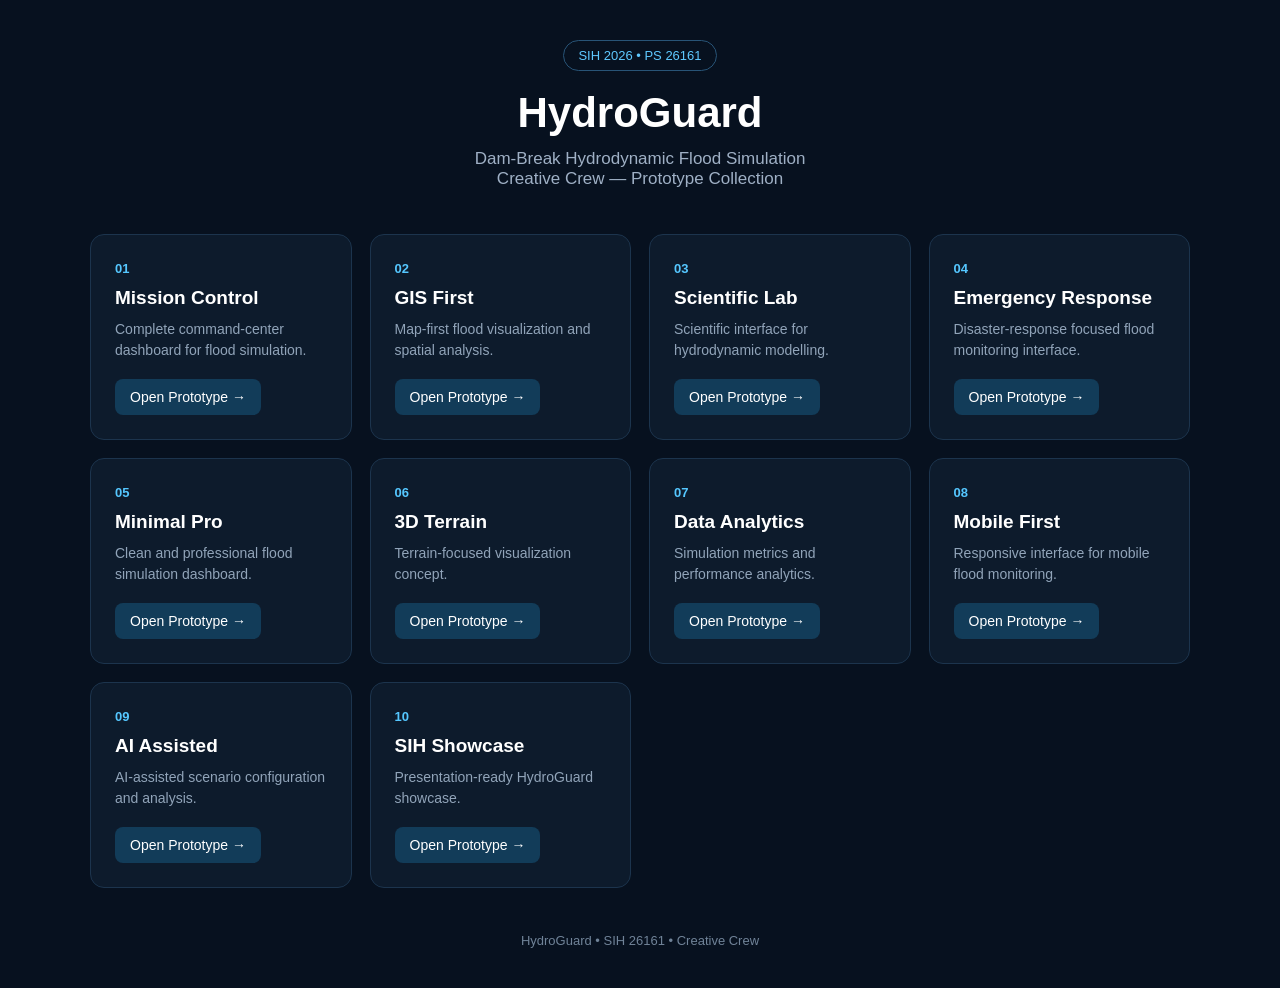
==== commit 78cfeba4: "Create HydroGuard prototype selector" ====
--- a/index.html
+++ b/index.html
@@ -1,793 +1,211 @@
 <!DOCTYPE html>
 <html lang="en">
 <head>
-<meta charset="UTF-8">
-<meta name="viewport" content="width=device-width, initial-scale=1.0, viewport-fit=cover">
-<title>HydroGuard — Dam Break Inundation Modelling Console | SIH26161</title>
-<meta name="description" content="HydroGuard — Adaptive multi-fidelity dam break inundation modelling console. Smart India Hackathon 2026, Problem Statement SIH26161, Team Creative Crew.">
-<link rel="icon" href="data:,">
-<link rel="stylesheet" href="css/styles.css">
+  <meta charset="UTF-8">
+  <meta name="viewport" content="width=device-width, initial-scale=1.0">
+  <title>HydroGuard — Prototype Collection</title>
+
+  <style>
+    * {
+      box-sizing: border-box;
+      margin: 0;
+      padding: 0;
+    }
+
+    body {
+      font-family: Arial, sans-serif;
+      background: #07111f;
+      color: #fff;
+      min-height: 100vh;
+      padding: 40px 20px;
+    }
+
+    .container {
+      max-width: 1100px;
+      margin: auto;
+    }
+
+    .hero {
+      text-align: center;
+      margin-bottom: 45px;
+    }
+
+    .hero h1 {
+      font-size: 42px;
+      margin-bottom: 12px;
+    }
+
+    .hero p {
+      color: #9fb0c5;
+      font-size: 17px;
+    }
+
+    .badge {
+      display: inline-block;
+      margin-bottom: 18px;
+      padding: 7px 14px;
+      border: 1px solid #285477;
+      border-radius: 20px;
+      color: #5fc9ff;
+      font-size: 13px;
+    }
+
+    .grid {
+      display: grid;
+      grid-template-columns: repeat(auto-fit, minmax(240px, 1fr));
+      gap: 18px;
+    }
+
+    .card {
+      background: #0d1b2c;
+      border: 1px solid #1c344d;
+      border-radius: 14px;
+      padding: 24px;
+      transition: 0.2s;
+    }
+
+    .card:hover {
+      transform: translateY(-4px);
+      border-color: #3aa7dc;
+    }
+
+    .number {
+      color: #55c7ff;
+      font-size: 13px;
+      font-weight: bold;
+    }
+
+    .card h2 {
+      font-size: 19px;
+      margin: 10px 0;
+    }
+
+    .card p {
+      color: #91a4b9;
+      font-size: 14px;
+      line-height: 1.5;
+      min-height: 42px;
+    }
+
+    .btn {
+      display: inline-block;
+      margin-top: 18px;
+      padding: 10px 15px;
+      background: #123c59;
+      color: white;
+      text-decoration: none;
+      border-radius: 8px;
+      font-size: 14px;
+    }
+
+    .btn:hover {
+      background: #18577f;
+    }
+
+    .footer {
+      text-align: center;
+      margin-top: 45px;
+      color: #708398;
+      font-size: 13px;
+    }
+  </style>
 </head>
+
 <body>
-<div class="bg-field" aria-hidden="true"></div>
-
-<div class="app-shell">
-
-  <!-- ============================== TOP BAR ============================== -->
-  <header class="topbar">
-    <button class="nav-toggle" id="navToggle" type="button" aria-label="Toggle navigation menu">
-      <span data-icon="menu"></span>
-    </button>
-
-    <div class="brand">
-      <div class="brand-mark" aria-hidden="true">
-        <svg viewBox="0 0 40 40" width="34" height="34">
-          <defs>
-            <linearGradient id="markGrad" x1="0" y1="0" x2="1" y2="1">
-              <stop offset="0" stop-color="#3e7bfa"/>
-              <stop offset="1" stop-color="#2dd4ee"/>
-            </linearGradient>
-          </defs>
-          <rect x="0.5" y="0.5" width="39" height="39" rx="10" fill="#0d1a2b" stroke="rgba(148,178,214,0.25)"/>
-          <path d="M24 11.5a9 9 0 1 0 0 17" fill="none" stroke="url(#markGrad)" stroke-width="3" stroke-linecap="round"/>
-          <path d="M17.4 15.5a5.4 5.4 0 1 0 0 9" fill="none" stroke="url(#markGrad)" stroke-width="2.4" stroke-linecap="round" opacity="0.85"/>
-        </svg>
-      </div>
-      <div class="brand-text">
-        <span class="brand-name">HydroGuard</span>
-        <span class="brand-sub">Dam Break Inundation Console</span>
-      </div>
-    </div>
-
-    <div class="topbar-tags">
-      <span class="chip">SIH <b>26161</b></span>
-      <span class="chip"><b>Creative Crew</b></span>
-    </div>
-
-    <div class="topbar-spacer"></div>
-
-    <div class="status-pill" id="topStatusPill">
-      <span class="status-dot" id="topStatusDot"></span>
-      <span id="topStatusText" class="full">Idle — no active run</span>
-    </div>
-
-    <div class="menu-wrap" style="position:relative;">
-      <button class="icon-btn" id="settingsBtn" type="button" aria-label="Console settings">
-        <span data-icon="settings"></span>
-      </button>
-      <div class="dropdown" id="settingsDropdown">
-        <div class="dropdown-title">Console settings</div>
-        <div class="dropdown-sub">Prototype build · SIH26161</div>
-        <hr>
-        <button class="dropdown-action" type="button" id="resetDemoBtn"><span data-icon="refresh"></span>Reset demo data</button>
-        <button class="dropdown-action" type="button" data-nav="about"><span data-icon="book"></span>About / Methodology</button>
-        <hr>
-        <div class="dropdown-sub">HydroGuard v0.9 — software-only MVP. All simulation figures are illustrative demo data.</div>
-      </div>
-    </div>
-
-    <div class="menu-wrap" style="position:relative;">
-      <div class="avatar-cc" id="avatarBtn" role="button" tabindex="0" aria-label="Team info">CC</div>
-      <div class="dropdown" id="avatarDropdown">
-        <div class="dropdown-title">Creative Crew</div>
-        <div class="dropdown-sub">Problem Statement SIH26161</div>
-        <hr>
-        <div class="dropdown-sub">Project: HydroGuard<br>Track: Software · Disaster Management<br>Build: Prototype / MVP, demo data only</div>
-      </div>
-    </div>
-  </header>
-
-  <!-- ============================== SIDEBAR ============================== -->
-  <nav class="sidebar" id="sidebar" aria-label="Primary">
-    <div class="nav-group-label">Console</div>
-    <ul class="nav-list" id="navList">
-      <li><button class="nav-link active" data-view="dashboard" type="button"><span data-icon="grid"></span><span>Mission Control</span></button></li>
-      <li><button class="nav-link" data-view="scenario" type="button"><span data-icon="sliders"></span><span>Scenario Builder</span></button></li>
-      <li><button class="nav-link" data-view="simulation" type="button" id="navSimulation"><span data-icon="cpu"></span><span>Simulation</span><span class="nav-badge" id="navSimBadge" style="display:none;">LIVE</span></button></li>
-      <li><button class="nav-link" data-view="floodmap" type="button"><span data-icon="map"></span><span>Flood Map</span></button></li>
-      <li><button class="nav-link" data-view="results" type="button"><span data-icon="barchart"></span><span>Results</span></button></li>
-      <li><button class="nav-link" data-view="risk" type="button"><span data-icon="shield"></span><span>Risk Analysis</span></button></li>
-      <li><button class="nav-link" data-view="benchmark" type="button"><span data-icon="zap"></span><span>Benchmark</span></button></li>
-      <li><button class="nav-link" data-view="report" type="button"><span data-icon="filetext"></span><span>Reports</span></button></li>
-      <li><button class="nav-link" data-view="about" type="button"><span data-icon="book"></span><span>Methodology</span></button></li>
-    </ul>
-    <div class="sidebar-footer">
-      <div><b>HydroGuard</b> v0.9 — Prototype build</div>
-      <div>Software-only MVP · Demo data</div>
-    </div>
-  </nav>
-  <div class="sidebar-backdrop" id="sidebarBackdrop"></div>
-
-  <!-- ============================== MAIN ============================== -->
-  <main class="main" id="main">
-
-    <!-- ========================================================= -->
-    <!-- VIEW: MISSION CONTROL DASHBOARD                            -->
-    <!-- ========================================================= -->
-    <section class="view active" id="view-dashboard">
-      <div class="view-head">
-        <div>
-          <div class="view-eyebrow">Mission control</div>
-          <h1 class="view-title">Dam Break Inundation Overview</h1>
-          <p class="view-desc">Live status of the current scenario, key flood metrics, and recent simulation runs.</p>
-        </div>
-        <div class="view-actions">
-          <button class="btn btn-secondary" id="rerunBtn" type="button" disabled><span data-icon="refresh"></span>Re-run last scenario</button>
-          <button class="btn btn-primary" data-nav="scenario" type="button"><span data-icon="sliders"></span>Configure simulation</button>
-        </div>
-      </div>
-
-      <!-- flow banner -->
-      <div class="panel" style="margin-bottom:18px;">
-        <div class="flow-banner">
-          <div class="flow-step" data-nav="scenario">
-            <div class="fi"><span data-icon="sliders"></span></div>
-            <div><div class="ft">Dam break input</div><div class="fs">Breach &amp; reservoir parameters</div></div>
-          </div>
-          <div class="flow-arrow"><span data-icon="chevronright"></span></div>
-          <div class="flow-step" data-nav="simulation">
-            <div class="fi"><span data-icon="cpu"></span></div>
-            <div><div class="ft">Adaptive simulation</div><div class="fs">Fast solver + full 2D SWE</div></div>
-          </div>
-          <div class="flow-arrow"><span data-icon="chevronright"></span></div>
-          <div class="flow-step" data-nav="results">
-            <div class="fi"><span data-icon="droplet"></span></div>
-            <div><div class="ft">Depth · velocity · arrival</div><div class="fs">Peak flood indicators</div></div>
-          </div>
-          <div class="flow-arrow"><span data-icon="chevronright"></span></div>
-          <div class="flow-step" data-nav="risk">
-            <div class="fi"><span data-icon="shield"></span></div>
-            <div><div class="ft">Risk &amp; critical assets</div><div class="fs">Exposure by location</div></div>
-          </div>
-        </div>
-      </div>
-
-      <div class="grid grid-12">
-        <div class="g-3"><div class="kpi tone-blue" id="kpiStatus">
-          <div class="kpi-top"><span class="kpi-label">Simulation status</span><div class="kpi-icon"><span data-icon="pulse"></span></div></div>
-          <div style="margin-top:12px;"><span class="badge badge-idle" id="kpiStatusBadge">Idle</span></div>
-          <div class="kpi-foot" id="kpiStatusSub">No run started yet</div>
-        </div></div>
-
-        <div class="g-3"><div class="kpi" id="kpiDepth">
-          <div class="kpi-top"><span class="kpi-label">Max flood depth</span><div class="kpi-icon"><span data-icon="droplet"></span></div></div>
-          <div class="kpi-value" id="kpiDepthVal">—<span class="unit">m</span></div>
-          <div class="kpi-foot" id="kpiDepthSub">Run a simulation to populate</div>
-        </div></div>
-
-        <div class="g-3"><div class="kpi tone-safe" id="kpiVelocity">
-          <div class="kpi-top"><span class="kpi-label">Max velocity</span><div class="kpi-icon"><span data-icon="gauge"></span></div></div>
-          <div class="kpi-value" id="kpiVelocityVal">—<span class="unit">m/s</span></div>
-          <div class="kpi-foot" id="kpiVelocitySub">Run a simulation to populate</div>
-        </div></div>
-
-        <div class="g-3"><div class="kpi tone-warn" id="kpiArrival">
-          <div class="kpi-top"><span class="kpi-label">Flood arrival time</span><div class="kpi-icon"><span data-icon="clock"></span></div></div>
-          <div class="kpi-value" id="kpiArrivalVal">—<span class="unit">min</span></div>
-          <div class="kpi-foot" id="kpiArrivalSub">Run a simulation to populate</div>
-        </div></div>
-
-        <div class="g-7"><div class="panel">
-          <div class="panel-head"><h3>Current scenario</h3><span class="hint">Editable in Scenario Builder</span></div>
-          <div class="panel-body">
-            <div class="kv-list" id="scenarioSummary"><!-- populated by JS --></div>
-          </div>
-        </div></div>
-
-        <div class="g-5"><div class="panel">
-          <div class="panel-head"><h3>Live flood map preview</h3><span class="badge badge-demo">DEMO</span></div>
-          <div class="panel-body tight">
-            <div class="map-frame mini-map-card">
-              <div class="map-svg-wrap" id="miniMapPreview"></div>
-              <div class="map-demo-tag"><span class="badge badge-demo">DEMO DATA</span></div>
-            </div>
-            <button class="btn btn-ghost btn-block" style="margin-top:12px;" data-nav="floodmap" type="button"><span data-icon="map"></span>Open full flood map</button>
-          </div>
-        </div></div>
-
-        <div class="g-12"><div class="panel">
-          <div class="panel-head"><h3>Recent simulation runs</h3><span class="hint">Click a run to load it into Results</span></div>
-          <div class="panel-body" id="recentRunsBody">
-            <div class="empty-state" id="recentRunsEmpty">
-              <span data-icon="cpu"></span>
-              <div class="t">No simulations run yet</div>
-              <div class="d">Configure a scenario and run your first simulation to see it logged here.</div>
-            </div>
-            <div id="recentRunsList" style="display:none;"></div>
-          </div>
-        </div></div>
-      </div>
-    </section>
-
-    <!-- ========================================================= -->
-    <!-- VIEW: SCENARIO BUILDER                                     -->
-    <!-- ========================================================= -->
-    <section class="view" id="view-scenario">
-      <div class="view-head">
-        <div>
-          <div class="view-eyebrow">Scenario builder</div>
-          <h1 class="view-title">Configure Dam Break Scenario</h1>
-          <p class="view-desc">Set breach and reservoir parameters, choose input datasets, and select a simulation fidelity mode.</p>
-        </div>
-      </div>
-
-      <div class="grid grid-12">
-        <div class="g-7 stack">
-          <div class="panel">
-            <div class="panel-head"><h3>Dam &amp; breach parameters</h3><span class="hint">Values update live</span></div>
-            <div class="panel-body">
-              <div class="field">
-                <div class="field-label"><span>Dam height</span><span class="val" id="valDamHeight">42 m</span></div>
-                <input type="range" id="inDamHeight" min="10" max="80" step="1" value="42">
-                <div class="field-hint">Height of the dam structure above the streambed.</div>
-              </div>
-              <div class="field">
-                <div class="field-label"><span>Breach width</span><span class="val" id="valBreachWidth">120 m</span></div>
-                <input type="range" id="inBreachWidth" min="20" max="300" step="5" value="120">
-                <div class="field-hint">Final width of the breach opening.</div>
-              </div>
-              <div class="field">
-                <div class="field-label"><span>Breach formation time</span><span class="val" id="valBreachTime">15 min</span></div>
-                <input type="range" id="inBreachTime" min="5" max="60" step="1" value="15">
-                <div class="field-hint">Time for the breach to fully develop.</div>
-              </div>
-              <div class="field">
-                <div class="field-label"><span>Initial reservoir water level</span><span class="val" id="valWaterLevel">38 m</span></div>
-                <input type="range" id="inWaterLevel" min="10" max="70" step="1" value="38">
-                <div class="field-hint">Water surface elevation above the streambed at breach initiation.</div>
-              </div>
-              <div class="field" style="margin-bottom:0;">
-                <div class="field-label"><span>Simulation duration</span><span class="val" id="valDuration">6 hr</span></div>
-                <input type="range" id="inDuration" min="1" max="24" step="1" value="6">
-                <div class="field-hint">Total modelled time after breach initiation.</div>
-              </div>
-            </div>
-          </div>
-
-          <div class="panel">
-            <div class="panel-head"><h3>Terrain &amp; hydrological data</h3><span class="hint">Demo datasets</span></div>
-            <div class="panel-body">
-              <div class="field">
-                <div class="field-label"><span>DEM data</span></div>
-                <select class="select" id="inDem">
-                  <option>Bhagirathi_Basin_DEM_30m.tif (Demo)</option>
-                  <option>Ganga_Upper_Reach_DEM_12m.tif (Demo)</option>
-                  <option value="custom">Custom upload…</option>
-                </select>
-                <div class="file-row" id="demFileRow" style="display:none; margin-top:8px;">
-                  <input class="input" id="demFileName" placeholder="No file selected" readonly>
-                  <button class="btn btn-secondary btn-sm" type="button" id="demBrowseBtn"><span data-icon="upload"></span>Browse</button>
-                  <input type="file" id="demFileInput" style="display:none;">
-                </div>
-              </div>
-              <div class="field" style="margin-bottom:0;">
-                <div class="field-label"><span>River / terrain network</span></div>
-                <select class="select" id="inRiver">
-                  <option>Bhagirathi_River_Centerline (Demo)</option>
-                  <option>Alaknanda_Confluence_Network (Demo)</option>
-                  <option value="custom">Custom upload…</option>
-                </select>
-                <div class="file-row" id="riverFileRow" style="display:none; margin-top:8px;">
-                  <input class="input" id="riverFileName" placeholder="No file selected" readonly>
-                  <button class="btn btn-secondary btn-sm" type="button" id="riverBrowseBtn"><span data-icon="upload"></span>Browse</button>
-                  <input type="file" id="riverFileInput" style="display:none;">
-                </div>
-              </div>
-            </div>
-          </div>
-        </div>
-
-        <div class="g-5 stack">
-          <div class="panel">
-            <div class="panel-head"><h3>Simulation mode</h3></div>
-            <div class="panel-body">
-              <div class="segmented" id="modeSegmented">
-                <button type="button" class="active" data-mode="rapid">Rapid</button>
-                <button type="button" data-mode="balanced">Balanced</button>
-                <button type="button" data-mode="high">High accuracy</button>
-              </div>
-              <p class="mode-desc" id="modeDesc"></p>
-              <div class="readout-grid" style="margin-top:16px;">
-                <div class="readout"><div class="rlabel">Est. grid cells</div><div class="rval" id="modeCells">—</div></div>
-                <div class="readout"><div class="rlabel">Est. runtime</div><div class="rval" id="modeRuntime">—</div></div>
-                <div class="readout"><div class="rlabel">Full-SWE coverage</div><div class="rval" id="modeCoverage">—</div></div>
-              </div>
-              <div class="field-hint" style="margin-top:10px;">Estimates are illustrative for this prototype — see Benchmark for details.</div>
-            </div>
-          </div>
-
-          <div class="panel panel-pad">
-            <button class="btn btn-primary btn-block" id="runSimBtn" type="button" style="padding:14px 16px; font-size:14px;">
-              <span data-icon="play"></span>Run simulation
-            </button>
-            <p class="field-hint" style="margin-top:10px; text-align:center;">Uses demo terrain data · runtime figures are illustrative.</p>
-          </div>
-
-          <div class="notice info">
-            <span data-icon="info"></span>
-            <div>HydroGuard runs a fast solver across the full domain, then automatically escalates to the full 2D shallow water equations near the breach, channel, steep terrain and populated areas. See <a href="#" data-nav="about" style="color:var(--cyan); text-decoration:underline;">Methodology</a> for details.</div>
-          </div>
-        </div>
-      </div>
-    </section>
-
-    <!-- ========================================================= -->
-    <!-- VIEW: SIMULATION (Adaptive engine + Live monitor)          -->
-    <!-- ========================================================= -->
-    <section class="view" id="view-simulation">
-      <div class="view-head">
-        <div>
-          <div class="view-eyebrow">Simulation</div>
-          <h1 class="view-title">Adaptive Multi-Fidelity Engine</h1>
-          <p class="view-desc">HydroGuard balances speed and accuracy automatically — fast broad coverage, full physics where it matters.</p>
-        </div>
-        <div class="view-actions">
-          <span class="badge badge-idle" id="simViewStatusBadge">Idle</span>
-        </div>
-      </div>
-
-      <div class="tabs">
-        <button class="tab-btn active" data-tab="engine" type="button">Engine pipeline</button>
-        <button class="tab-btn" data-tab="live" type="button">Live monitor</button>
-      </div>
-
-      <div class="tab-panel active" id="tab-engine">
-        <div class="panel" style="margin-bottom:16px;">
-          <div class="panel-head"><h3>Adaptive processing pipeline</h3><span class="hint">Stage activates automatically during a run</span></div>
-          <div class="panel-body">
-            <div class="pipeline" id="pipeline">
-              <!-- populated by JS -->
-            </div>
-          </div>
-        </div>
-
-        <div class="panel" style="margin-bottom:16px;">
-          <div class="panel-head"><h3>Where HydroGuard escalates to full physics</h3></div>
-          <div class="panel-body">
-            <div class="zone-chips">
-              <div class="zone-chip"><span data-icon="zap"></span>Breach zone</div>
-              <div class="zone-chip"><span data-icon="waves"></span>River / channel</div>
-              <div class="zone-chip"><span data-icon="mountain"></span>Steep terrain</div>
-              <div class="zone-chip"><span data-icon="home"></span>High-risk populated areas</div>
-            </div>
-            <p style="font-size:12.5px; color:var(--ink-3); margin-top:14px; line-height:1.7; max-width:74ch;">
-              These regions carry the greatest consequence if the fast solver's simplifying assumptions break down, so HydroGuard's accuracy check routes them to the full 2D shallow water equation solver while calmer, low-consequence areas continue on the faster solver. Grid resolution tightens in the same regions through adaptive refinement.
-            </p>
-          </div>
-        </div>
-
-        <div class="notice info">
-          <span data-icon="info"></span>
-          <div>This pipeline illustrates the adaptive workflow. Stage timing shown during a live run is a simplified prototype animation, not measured solver performance.</div>
-        </div>
-      </div>
-
-      <div class="tab-panel" id="tab-live">
-        <div id="liveEmpty" class="panel">
-          <div class="empty-state">
-            <span data-icon="cpu"></span>
-            <div class="t">No simulation running</div>
-            <div class="d">Start a run from Scenario Builder to see live progress, solver status and grid statistics here.</div>
-            <button class="btn btn-primary" data-nav="scenario" type="button" style="margin-top:14px;"><span data-icon="sliders"></span>Open Scenario Builder</button>
-          </div>
-        </div>
-
-        <div id="liveContent" style="display:none;">
-          <div class="panel" style="margin-bottom:16px;">
-            <div class="panel-body">
-              <div class="between" style="margin-bottom:12px;">
-                <span class="badge" id="liveStatusBadge">Running</span>
-                <span class="micro-label" id="liveProgressPct">0%</span>
-              </div>
-              <div class="progress-track"><div class="progress-fill" id="liveProgressFill"></div></div>
-              <div class="readout-grid" style="margin-top:16px;">
-                <div class="readout"><div class="rlabel">Sim time elapsed</div><div class="rval" id="liveSimTime">0.0 / 6.0 hr</div></div>
-                <div class="readout"><div class="rlabel">Processing status</div><div class="rval" id="liveStage">Input Data</div></div>
-                <div class="readout"><div class="rlabel">Grid resolution</div><div class="rval" id="liveGrid">—</div></div>
-                <div class="readout"><div class="rlabel">Active solver</div><div class="rval" id="liveSolver">—</div></div>
-                <div class="readout"><div class="rlabel">Number of cells</div><div class="rval" id="liveCells">—</div></div>
-                <div class="readout"><div class="rlabel">Computational region</div><div class="rval" id="liveRegion">—</div></div>
-              </div>
-            </div>
-          </div>
-
-          <div class="panel">
-            <div class="panel-head"><h3>Flood spread preview (live)</h3><span class="badge badge-demo">DEMO</span></div>
-            <div class="panel-body tight">
-              <div class="map-frame mini-map-card">
-                <div class="map-svg-wrap" id="liveMapPreview"></div>
-              </div>
-            </div>
-          </div>
-
-          <div class="notice" id="liveCompleteNotice" style="display:none; margin-top:16px;">
-            <span data-icon="checkcircle"></span>
-            <div>Simulation complete. <a href="#" data-nav="results" style="color:var(--ink-1); text-decoration:underline;">View Results</a>, <a href="#" data-nav="floodmap" style="color:var(--ink-1); text-decoration:underline;">open the Flood Map</a>, or check <a href="#" data-nav="risk" style="color:var(--ink-1); text-decoration:underline;">Risk Analysis</a>.</div>
-          </div>
-        </div>
-      </div>
-    </section>
-
-    <!-- ========================================================= -->
-    <!-- VIEW: GIS FLOOD MAP                                        -->
-    <!-- ========================================================= -->
-    <section class="view" id="view-floodmap">
-      <div class="view-head">
-        <div>
-          <div class="view-eyebrow">GIS flood map</div>
-          <h1 class="view-title">Inundation Map</h1>
-          <p class="view-desc">Simulated flood extent, depth, velocity and arrival time over demo terrain.</p>
-        </div>
-        <div class="view-actions"><span class="badge badge-demo">DEMO GIS DATA</span></div>
-      </div>
-
-      <div class="panel">
-        <div class="map-frame" id="mapFrameFull">
-          <div class="map-svg-wrap" id="fullMapSvg"></div>
-
-          <div class="map-topbar">
-            <div class="map-badge-row">
-              <span class="badge badge-demo">DEMO DATA</span>
-              <span class="badge badge-neutral" id="mapModeTag">Balanced mode</span>
-            </div>
-          </div>
-
-          <div class="map-toolbar">
-            <button class="map-btn" id="mapZoomIn" type="button" aria-label="Zoom in"><span data-icon="plus"></span></button>
-            <button class="map-btn" id="mapZoomOut" type="button" aria-label="Zoom out"><span data-icon="minus"></span></button>
-            <button class="map-btn" id="mapLayersBtn" type="button" aria-label="Toggle layers"><span data-icon="layers"></span></button>
-            <button class="map-btn" id="mapFullscreenBtn" type="button" aria-label="Full screen"><span data-icon="maximize"></span></button>
-            <button class="map-btn" id="mapResetBtn" type="button" aria-label="Reset view"><span data-icon="refresh"></span></button>
-          </div>
-
-          <div class="map-layers" id="mapLayersPanel">
-            <div class="lg-title">Layers</div>
-            <label class="layer-row"><input type="checkbox" id="layerDepth" checked>Flood depth</label>
-            <label class="layer-row"><input type="checkbox" id="layerVelocity">Velocity vectors</label>
-            <label class="layer-row"><input type="checkbox" id="layerArrival">Arrival time bands</label>
-            <label class="layer-row"><input type="checkbox" id="layerRoads" checked>Roads</label>
-            <label class="layer-row"><input type="checkbox" id="layerBuildings" checked>Buildings</label>
-            <label class="layer-row"><input type="checkbox" id="layerAssets" checked>Critical assets</label>
-            <label class="layer-row"><input type="checkbox" id="layerRisk">Risk overlay</label>
-          </div>
-
-          <div class="map-legend" id="mapLegend">
-            <div class="lg-title">Flood depth (m)</div>
-            <div class="depth-bar"></div>
-            <div class="depth-ticks"><span>0</span><span>1</span><span>2</span><span>4</span><span>6+</span></div>
-            <div class="legend-rows">
-              <div class="lr"><span class="sw" style="background:#f65b6b;"></span>Dam / breach point</div>
-              <div class="lr"><span class="sw" style="background:#eaf1fb;"></span>Critical asset</div>
-              <div class="lr"><span class="sw" style="background:#6c81a3;"></span>Road</div>
-            </div>
-          </div>
-
-          <div class="map-demo-tag"><span class="badge badge-demo">SIMULATED DATA</span></div>
-        </div>
-      </div>
-
-      <div class="notice info" style="margin-top:16px;">
-        <span data-icon="info"></span>
-        <div>Terrain, river network, asset locations and flood extent shown are illustrative demo data for this prototype — not sourced from a real DEM or field GIS survey.</div>
-      </div>
-    </section>
-
-    <!-- ========================================================= -->
-    <!-- VIEW: RESULTS DASHBOARD                                    -->
-    <!-- ========================================================= -->
-    <section class="view" id="view-results">
-      <div class="view-head">
-        <div>
-          <div class="view-eyebrow">Results</div>
-          <h1 class="view-title">Flood Simulation Results</h1>
-          <p class="view-desc">Peak indicators and time-series output from the most recently loaded simulation run.</p>
-        </div>
-        <div class="view-actions"><span class="badge badge-neutral" id="resultsRunTag">No run loaded</span></div>
-      </div>
-
-      <div id="resultsEmpty">
-        <div class="panel"><div class="empty-state">
-          <span data-icon="barchart"></span>
-          <div class="t">No results yet</div>
-          <div class="d">Run a simulation from Scenario Builder to populate flood statistics and charts.</div>
-          <button class="btn btn-primary" data-nav="scenario" type="button" style="margin-top:14px;"><span data-icon="sliders"></span>Open Scenario Builder</button>
-        </div></div>
-      </div>
-
-      <div id="resultsContent" style="display:none;">
-        <div class="grid grid-12">
-          <div class="g-3"><div class="kpi">
-            <div class="kpi-top"><span class="kpi-label">Max flood depth</span><div class="kpi-icon"><span data-icon="droplet"></span></div></div>
-            <div class="kpi-value" id="resDepth">—<span class="unit">m</span></div>
-            <div class="kpi-foot" id="resDepthSub">—</div>
-          </div></div>
-          <div class="g-3"><div class="kpi tone-safe">
-            <div class="kpi-top"><span class="kpi-label">Max velocity</span><div class="kpi-icon"><span data-icon="gauge"></span></div></div>
-            <div class="kpi-value" id="resVelocity">—<span class="unit">m/s</span></div>
-            <div class="kpi-foot" id="resVelocitySub">—</div>
-          </div></div>
-          <div class="g-3"><div class="kpi tone-warn">
-            <div class="kpi-top"><span class="kpi-label">Earliest arrival</span><div class="kpi-icon"><span data-icon="clock"></span></div></div>
-            <div class="kpi-value" id="resArrival">—<span class="unit">min</span></div>
-            <div class="kpi-foot" id="resArrivalSub">—</div>
-          </div></div>
-          <div class="g-3"><div class="kpi tone-blue">
-            <div class="kpi-top"><span class="kpi-label">Affected area</span><div class="kpi-icon"><span data-icon="maximize"></span></div></div>
-            <div class="kpi-value" id="resArea">—<span class="unit">km²</span></div>
-            <div class="kpi-foot" id="resAreaSub">—</div>
-          </div></div>
-
-          <div class="g-6"><div class="panel">
-            <div class="panel-head"><h3>Water depth over time</h3><span class="hint">Demo series</span></div>
-            <div class="panel-body"><div class="chart-wrap" id="chartDepth"></div></div>
-          </div></div>
-
-          <div class="g-6"><div class="panel">
-            <div class="panel-head"><h3>Flow velocity over time</h3><span class="hint">Demo series</span></div>
-            <div class="panel-body"><div class="chart-wrap" id="chartVelocity"></div></div>
-          </div></div>
-
-          <div class="g-6"><div class="panel">
-            <div class="panel-head"><h3>Arrival time by location</h3><span class="hint">Demo series</span></div>
-            <div class="panel-body"><div class="chart-wrap" id="chartArrival"></div></div>
-          </div></div>
-
-          <div class="g-6"><div class="panel">
-            <div class="panel-head"><h3>Computation timeline</h3><span class="hint">Pipeline stage duration</span></div>
-            <div class="panel-body"><div class="chart-wrap" id="chartTimeline"></div></div>
-          </div></div>
-        </div>
-
-        <div class="notice" style="margin-top:16px;">
-          <span data-icon="alerttriangle"></span>
-          <div>Figures are generated from simplified demo relationships for prototype interactivity — this is not a validated hydrodynamic result.</div>
-        </div>
-      </div>
-    </section>
-
-    <!-- ========================================================= -->
-    <!-- VIEW: RISK & CRITICAL ASSET ANALYSIS                       -->
-    <!-- ========================================================= -->
-    <section class="view" id="view-risk">
-      <div class="view-head">
-        <div>
-          <div class="view-eyebrow">Risk analysis</div>
-          <h1 class="view-title">Risk &amp; Critical Asset Assessment</h1>
-          <p class="view-desc">Exposure of residential areas, roads, bridges and critical infrastructure to the simulated flood.</p>
-        </div>
-        <div class="view-actions"><button class="btn btn-ghost" data-nav="floodmap" type="button"><span data-icon="map"></span>View on flood map</button></div>
-      </div>
-
-      <div class="risk-summary" style="margin-bottom:16px;">
-        <div class="risk-stat low"><div class="n" id="riskCountLow">0</div><div class="l">Low risk assets</div></div>
-        <div class="risk-stat medium"><div class="n" id="riskCountMedium">0</div><div class="l">Medium risk assets</div></div>
-        <div class="risk-stat high"><div class="n" id="riskCountHigh">0</div><div class="l">High risk assets</div></div>
-        <div class="risk-stat critical"><div class="n" id="riskCountCritical">0</div><div class="l">Critical assets</div></div>
-      </div>
-
-      <div class="panel">
-        <div class="panel-head"><h3>Critical asset register</h3><span class="hint" id="riskAssetCount">— assets</span></div>
-        <div class="panel-body" style="overflow-x:auto;">
-          <table class="table">
-            <thead><tr><th>Asset</th><th>Type</th><th>Distance from channel</th><th>Est. depth at site</th><th>Risk level</th></tr></thead>
-            <tbody id="riskTableBody"><!-- populated by JS --></tbody>
-          </table>
-        </div>
-      </div>
-
-      <div class="notice" style="margin-top:16px;">
-        <span data-icon="alerttriangle"></span>
-        <div>Risk levels are computed from simplified demo relationships between simulated flood depth and each asset's approximate exposure. A real deployment would use validated hazard-vulnerability models and field-verified asset data.</div>
-      </div>
-    </section>
-
-    <!-- ========================================================= -->
-    <!-- VIEW: BENCHMARK                                            -->
-    <!-- ========================================================= -->
-    <section class="view" id="view-benchmark">
-      <div class="view-head">
-        <div>
-          <div class="view-eyebrow">Benchmark</div>
-          <h1 class="view-title">Performance &amp; Accuracy — HydroGuard vs Conventional</h1>
-          <p class="view-desc">Illustrative comparison of HydroGuard's adaptive approach against a uniform full-physics run.</p>
-        </div>
-      </div>
-
-      <div class="panel" style="margin-bottom:16px;">
-        <div class="panel-head"><h3>Compare mode</h3><span class="badge badge-demo">DEMO / ILLUSTRATIVE</span></div>
-        <div class="panel-body">
-          <div class="segmented" id="benchModeSegmented" style="max-width:420px;">
-            <button type="button" class="active" data-mode="rapid">Rapid</button>
-            <button type="button" data-mode="balanced">Balanced</button>
-            <button type="button" data-mode="high">High accuracy</button>
-          </div>
-        </div>
-      </div>
-
-      <div class="grid grid-12">
-        <div class="g-6"><div class="panel">
-          <div class="panel-head"><h3>Runtime</h3></div>
-          <div class="panel-body">
-            <div class="bench-track" id="benchRuntime"><!-- JS --></div>
-          </div>
-        </div></div>
-
-        <div class="g-6"><div class="panel">
-          <div class="panel-head"><h3>Grid cells</h3></div>
-          <div class="panel-body">
-            <div class="bench-track" id="benchCells"><!-- JS --></div>
-          </div>
-        </div></div>
-
-        <div class="g-12"><div class="panel">
-          <div class="panel-head"><h3>Comparison summary</h3></div>
-          <div class="panel-body" style="overflow-x:auto;">
-            <table class="table">
-              <thead><tr><th>Metric</th><th>HydroGuard (selected mode)</th><th>Conventional full 2D SWE</th><th>Note</th></tr></thead>
-              <tbody id="benchTableBody"><!-- JS --></tbody>
-            </table>
-          </div>
-        </div></div>
-      </div>
-
-      <div class="notice" style="margin-top:16px;">
-        <span data-icon="alerttriangle"></span>
-        <div>All figures on this screen are DEMO / ILLUSTRATIVE values for prototype presentation. They are not measured performance results and should not be cited as validated benchmarks.</div>
-      </div>
-    </section>
-
-    <!-- ========================================================= -->
-    <!-- VIEW: SIMULATION REPORT                                    -->
-    <!-- ========================================================= -->
-    <section class="view" id="view-report">
-      <div class="view-head">
-        <div>
-          <div class="view-eyebrow">Reports</div>
-          <h1 class="view-title">Simulation Report</h1>
-          <p class="view-desc">A print-ready summary of scenario parameters, flood statistics, risk and performance.</p>
-        </div>
-        <div class="view-actions">
-          <button class="btn btn-secondary" id="printReportBtn" type="button"><span data-icon="printer"></span>Print / export PDF</button>
-          <button class="btn btn-primary" id="downloadReportBtn" type="button"><span data-icon="download"></span>Download report</button>
-        </div>
-      </div>
-
-      <div id="reportEmpty">
-        <div class="panel"><div class="empty-state">
-          <span data-icon="filetext"></span>
-          <div class="t">No report available yet</div>
-          <div class="d">Run a simulation first — the report is generated from the most recently loaded run.</div>
-          <button class="btn btn-primary" data-nav="scenario" type="button" style="margin-top:14px;"><span data-icon="sliders"></span>Open Scenario Builder</button>
-        </div></div>
-      </div>
-
-      <div id="reportContent" style="display:none;">
-        <div class="report-preview">
-          <div class="report-page">
-            <div class="report-masthead">
-              <div>
-                <h2>Dam Break Inundation Simulation Report</h2>
-                <div class="sub">HydroGuard · SIH26161 · Team Creative Crew · Software prototype</div>
-              </div>
-              <div class="report-meta">
-                Generated: <span id="repGenerated">—</span><br>
-                Run ID: <span id="repRunId">—</span><br>
-                Mode: <span id="repMode">—</span>
-              </div>
-            </div>
-
-            <div class="report-section">
-              <h4>Scenario parameters</h4>
-              <table class="report-table" id="repScenarioTable"><!-- JS --></table>
-            </div>
-
-            <div class="report-section">
-              <h4>Flood statistics</h4>
-              <div class="report-grid" id="repStatsGrid"><!-- JS --></div>
-            </div>
-
-            <div class="report-section">
-              <h4>Risk summary</h4>
-              <div class="report-grid" id="repRiskGrid"><!-- JS --></div>
-              <table class="report-table" id="repTopAssets" style="margin-top:10px;"><!-- JS --></table>
-            </div>
-
-            <div class="report-section">
-              <h4>Map snapshot — demo / illustrative</h4>
-              <div class="map-frame" style="max-width:520px;">
-                <div class="map-svg-wrap" id="reportMapSnapshot" style="aspect-ratio:4/3;"></div>
-              </div>
-            </div>
-
-            <div class="report-section">
-              <h4>Performance summary — demo / illustrative</h4>
-              <table class="report-table" id="repPerfTable"><!-- JS --></table>
-            </div>
-
-            <p style="font-size:10.5px; color:var(--ink-4); border-top:1px solid var(--line); padding-top:12px;">
-              Generated by the HydroGuard prototype — Team Creative Crew — SIH26161. All figures illustrative for demonstration purposes unless otherwise validated.
-            </p>
-          </div>
-        </div>
-      </div>
-    </section>
-
-    <!-- ========================================================= -->
-    <!-- VIEW: ABOUT / METHODOLOGY                                  -->
-    <!-- ========================================================= -->
-    <section class="view" id="view-about">
-      <div class="view-head">
-        <div>
-          <div class="view-eyebrow">Methodology</div>
-          <h1 class="view-title">Adaptive Multi-Fidelity Flood Engine</h1>
-          <p class="view-desc">How HydroGuard balances computational speed with hydrodynamic accuracy.</p>
-        </div>
-      </div>
-
-      <div class="grid grid-12">
-        <div class="g-8">
-          <div class="panel">
-            <div class="panel-body">
-              <div class="method-step">
-                <div class="method-num">01</div>
-                <div class="method-body"><h4>Fast solver across the full domain</h4><p>A computationally light solver covers the entire modelled area quickly, giving an initial picture of flood extent, depth and timing.</p></div>
-              </div>
-              <div class="method-step">
-                <div class="method-num">02</div>
-                <div class="method-body"><h4>Full 2D shallow water equations where it matters</h4><p>The breach zone, main channel, steep terrain and populated areas are automatically escalated to the full 2D SWE solver for higher-fidelity results.</p></div>
-              </div>
-              <div class="method-step">
-                <div class="method-num">03</div>
-                <div class="method-body"><h4>Adaptive grid refinement</h4><p>Grid resolution tightens around high-gradient or high-consequence regions instead of using one fixed resolution across the whole domain.</p></div>
-              </div>
-              <div class="method-step">
-                <div class="method-num">04</div>
-                <div class="method-body"><h4>Accuracy / physics checks</h4><p>Intermediate checkpoints compare fast-solver behaviour against physical plausibility thresholds to decide where escalation is needed.</p></div>
-              </div>
-              <div class="method-step">
-                <div class="method-num">05</div>
-                <div class="method-body"><h4>Software-only, demo-data prototype</h4><p>This SIH26161 build demonstrates the workflow and interface using illustrative terrain, hydrology and performance data. It is not connected to a live DEM or hydrological data pipeline, and reports no hardware dependency.</p></div>
-              </div>
-            </div>
-          </div>
-        </div>
-
-        <div class="g-4 stack">
-          <div class="panel panel-pad">
-            <h3 style="font-family:var(--f-display); font-size:14px; margin-bottom:12px;">Why adaptive multi-fidelity?</h3>
-            <div class="stack" style="gap:10px;">
-              <div class="row" style="align-items:flex-start; gap:10px;"><span data-icon="checkcircle" style="width:16px;height:16px;flex:none;color:var(--medium);margin-top:2px;"></span><span style="font-size:12.3px;color:var(--ink-2);">Full physics everywhere: accurate, but computationally heavy across low-consequence areas too.</span></div>
-              <div class="row" style="align-items:flex-start; gap:10px;"><span data-icon="checkcircle" style="width:16px;height:16px;flex:none;color:var(--medium);margin-top:2px;"></span><span style="font-size:12.3px;color:var(--ink-2);">Fast solver everywhere: quick, but less reliable in critical, rapidly-changing zones.</span></div>
-              <div class="row" style="align-items:flex-start; gap:10px;"><span data-icon="checkcircle" style="width:16px;height:16px;flex:none;color:var(--safe);margin-top:2px;"></span><span style="font-size:12.3px;color:var(--ink-2);">Adaptive: targets full accuracy where it changes the outcome, speed everywhere else.</span></div>
-            </div>
-          </div>
-
-          <div class="panel panel-pad">
-            <h3 style="font-family:var(--f-display); font-size:14px; margin-bottom:10px;">Problem statement</h3>
-            <div class="kv-list">
-              <div class="kv-row"><span class="k">ID</span><span class="v">SIH26161</span></div>
-              <div class="kv-row"><span class="k">Title</span><span class="v" style="font-family:var(--f-body); font-weight:500; text-align:right;">Dam Break Inundation Modelling</span></div>
-              <div class="kv-row"><span class="k">Team</span><span class="v" style="font-family:var(--f-body); font-weight:500;">Creative Crew</span></div>
-              <div class="kv-row"><span class="k">Project</span><span class="v" style="font-family:var(--f-body); font-weight:500;">HydroGuard</span></div>
-              <div class="kv-row"><span class="k">Build</span><span class="v" style="font-family:var(--f-body); font-weight:500;">Software-only</span></div>
-            </div>
-          </div>
-
-          <div class="notice">
-            <span data-icon="alerttriangle"></span>
-            <div>HydroGuard is a demonstration / MVP. It does not claim full accuracy or validated real-world performance — see Benchmark for illustrative figures only.</div>
-          </div>
-        </div>
-      </div>
-    </section>
-
-  </main>
+
+<div class="container">
+
+  <div class="hero">
+    <div class="badge">SIH 2026 • PS 26161</div>
+
+    <h1>HydroGuard</h1>
+
+    <p>
+      Dam-Break Hydrodynamic Flood Simulation
+      <br>
+      <span>Creative Crew — Prototype Collection</span>
+    </p>
+  </div>
+
+  <div class="grid">
+
+    <div class="card">
+      <span class="number">01</span>
+      <h2>Mission Control</h2>
+      <p>Complete command-center dashboard for flood simulation.</p>
+      <a class="btn" href="10_prototypes/01-mission-control/">Open Prototype →</a>
+    </div>
+
+    <div class="card">
+      <span class="number">02</span>
+      <h2>GIS First</h2>
+      <p>Map-first flood visualization and spatial analysis.</p>
+      <a class="btn" href="10_prototypes/02-gis-first/">Open Prototype →</a>
+    </div>
+
+    <div class="card">
+      <span class="number">03</span>
+      <h2>Scientific Lab</h2>
+      <p>Scientific interface for hydrodynamic modelling.</p>
+      <a class="btn" href="10_prototypes/03-scientific-lab/">Open Prototype →</a>
+    </div>
+
+    <div class="card">
+      <span class="number">04</span>
+      <h2>Emergency Response</h2>
+      <p>Disaster-response focused flood monitoring interface.</p>
+      <a class="btn" href="10_prototypes/04-emergency-response/">Open Prototype →</a>
+    </div>
+
+    <div class="card">
+      <span class="number">05</span>
+      <h2>Minimal Pro</h2>
+      <p>Clean and professional flood simulation dashboard.</p>
+      <a class="btn" href="10_prototypes/05-minimal-pro/">Open Prototype →</a>
+    </div>
+
+    <div class="card">
+      <span class="number">06</span>
+      <h2>3D Terrain</h2>
+      <p>Terrain-focused visualization concept.</p>
+      <a class="btn" href="10_prototypes/06-3d-terrain/">Open Prototype →</a>
+    </div>
+
+    <div class="card">
+      <span class="number">07</span>
+      <h2>Data Analytics</h2>
+      <p>Simulation metrics and performance analytics.</p>
+      <a class="btn" href="10_prototypes/07-data-analytics/">Open Prototype →</a>
+    </div>
+
+    <div class="card">
+      <span class="number">08</span>
+      <h2>Mobile First</h2>
+      <p>Responsive interface for mobile flood monitoring.</p>
+      <a class="btn" href="10_prototypes/08-mobile-first/">Open Prototype →</a>
+    </div>
+
+    <div class="card">
+      <span class="number">09</span>
+      <h2>AI Assisted</h2>
+      <p>AI-assisted scenario configuration and analysis.</p>
+      <a class="btn" href="10_prototypes/09-ai-assisted/">Open Prototype →</a>
+    </div>
+
+    <div class="card">
+      <span class="number">10</span>
+      <h2>SIH Showcase</h2>
+      <p>Presentation-ready HydroGuard showcase.</p>
+      <a class="btn" href="10_prototypes/10-sih-showcase/">Open Prototype →</a>
+    </div>
+
+  </div>
+
+  <div class="footer">
+    HydroGuard • SIH 26161 • Creative Crew
+  </div>
+
 </div>
 
-<div class="toast-wrap" id="toastWrap"></div>
-
-<script src="js/data.js"></script>
-<script src="js/render.js"></script>
-<script src="js/app.js"></script>
 </body>
 </html>
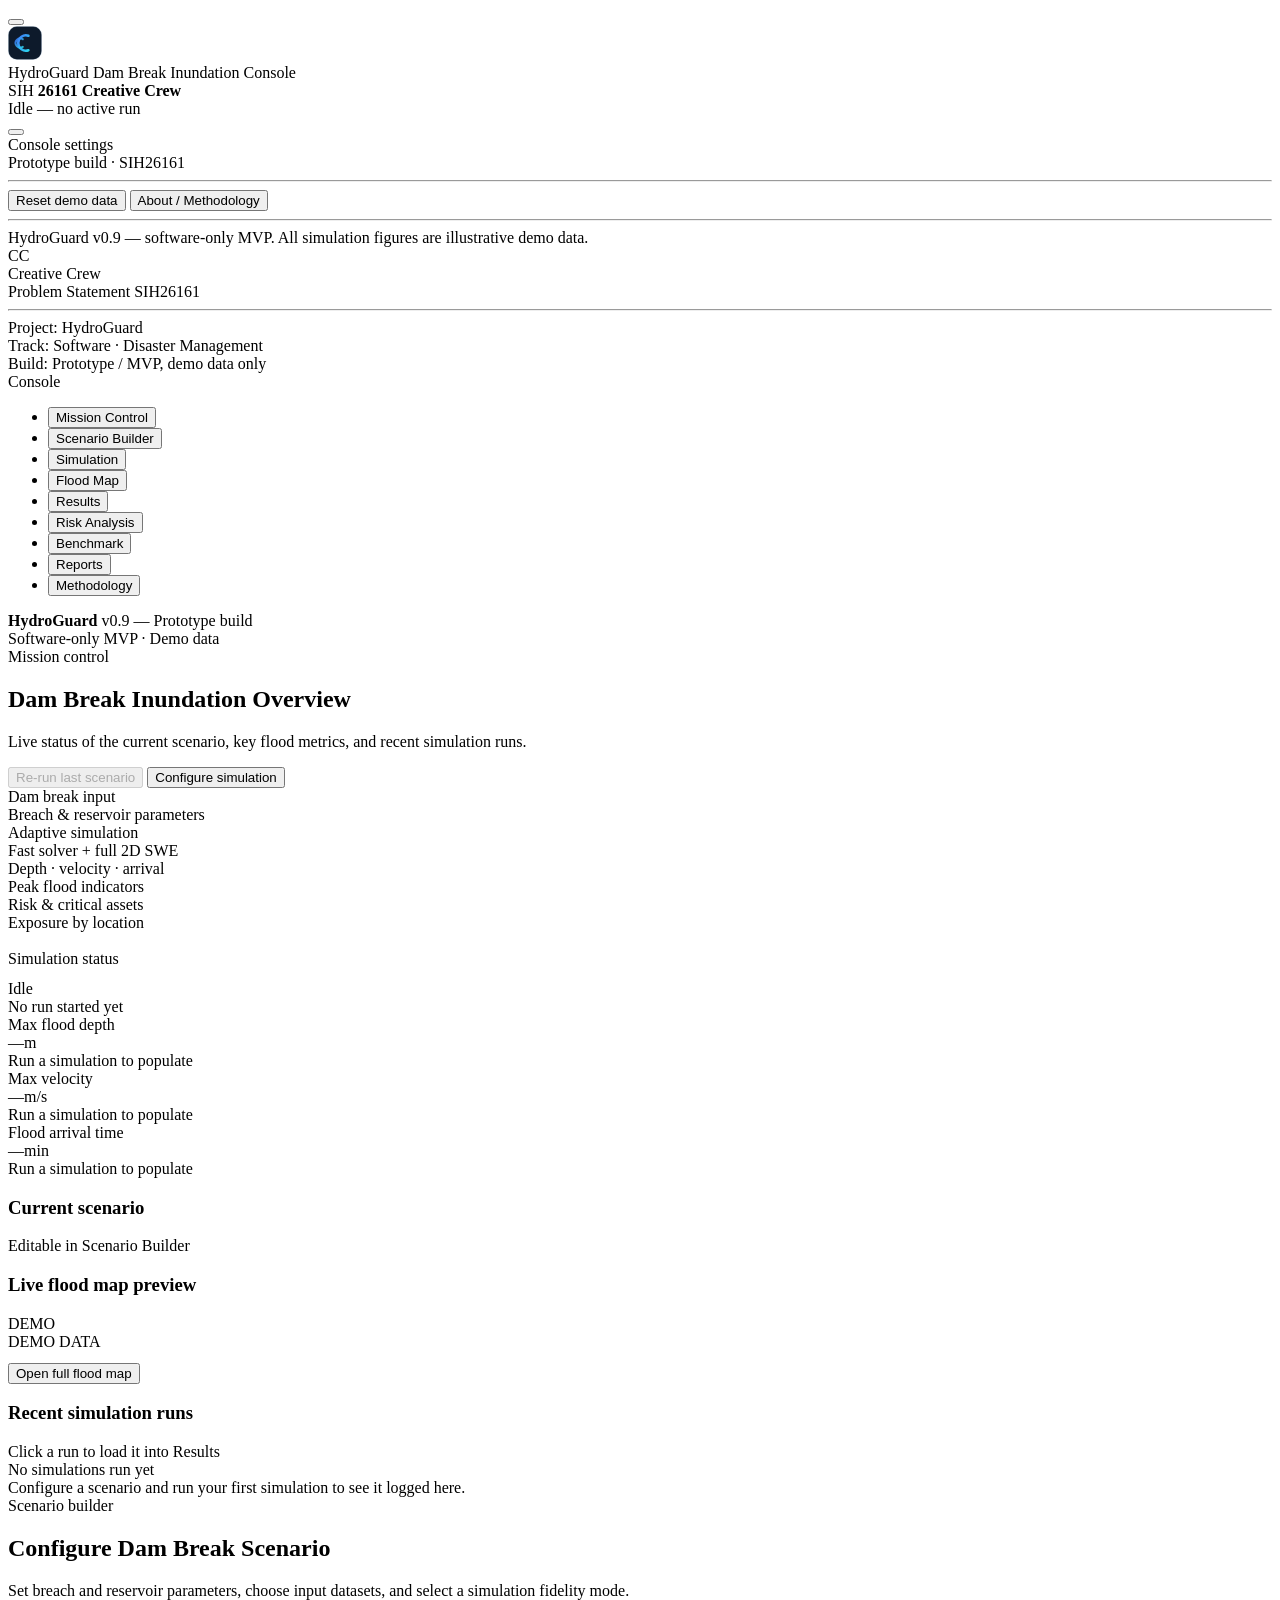
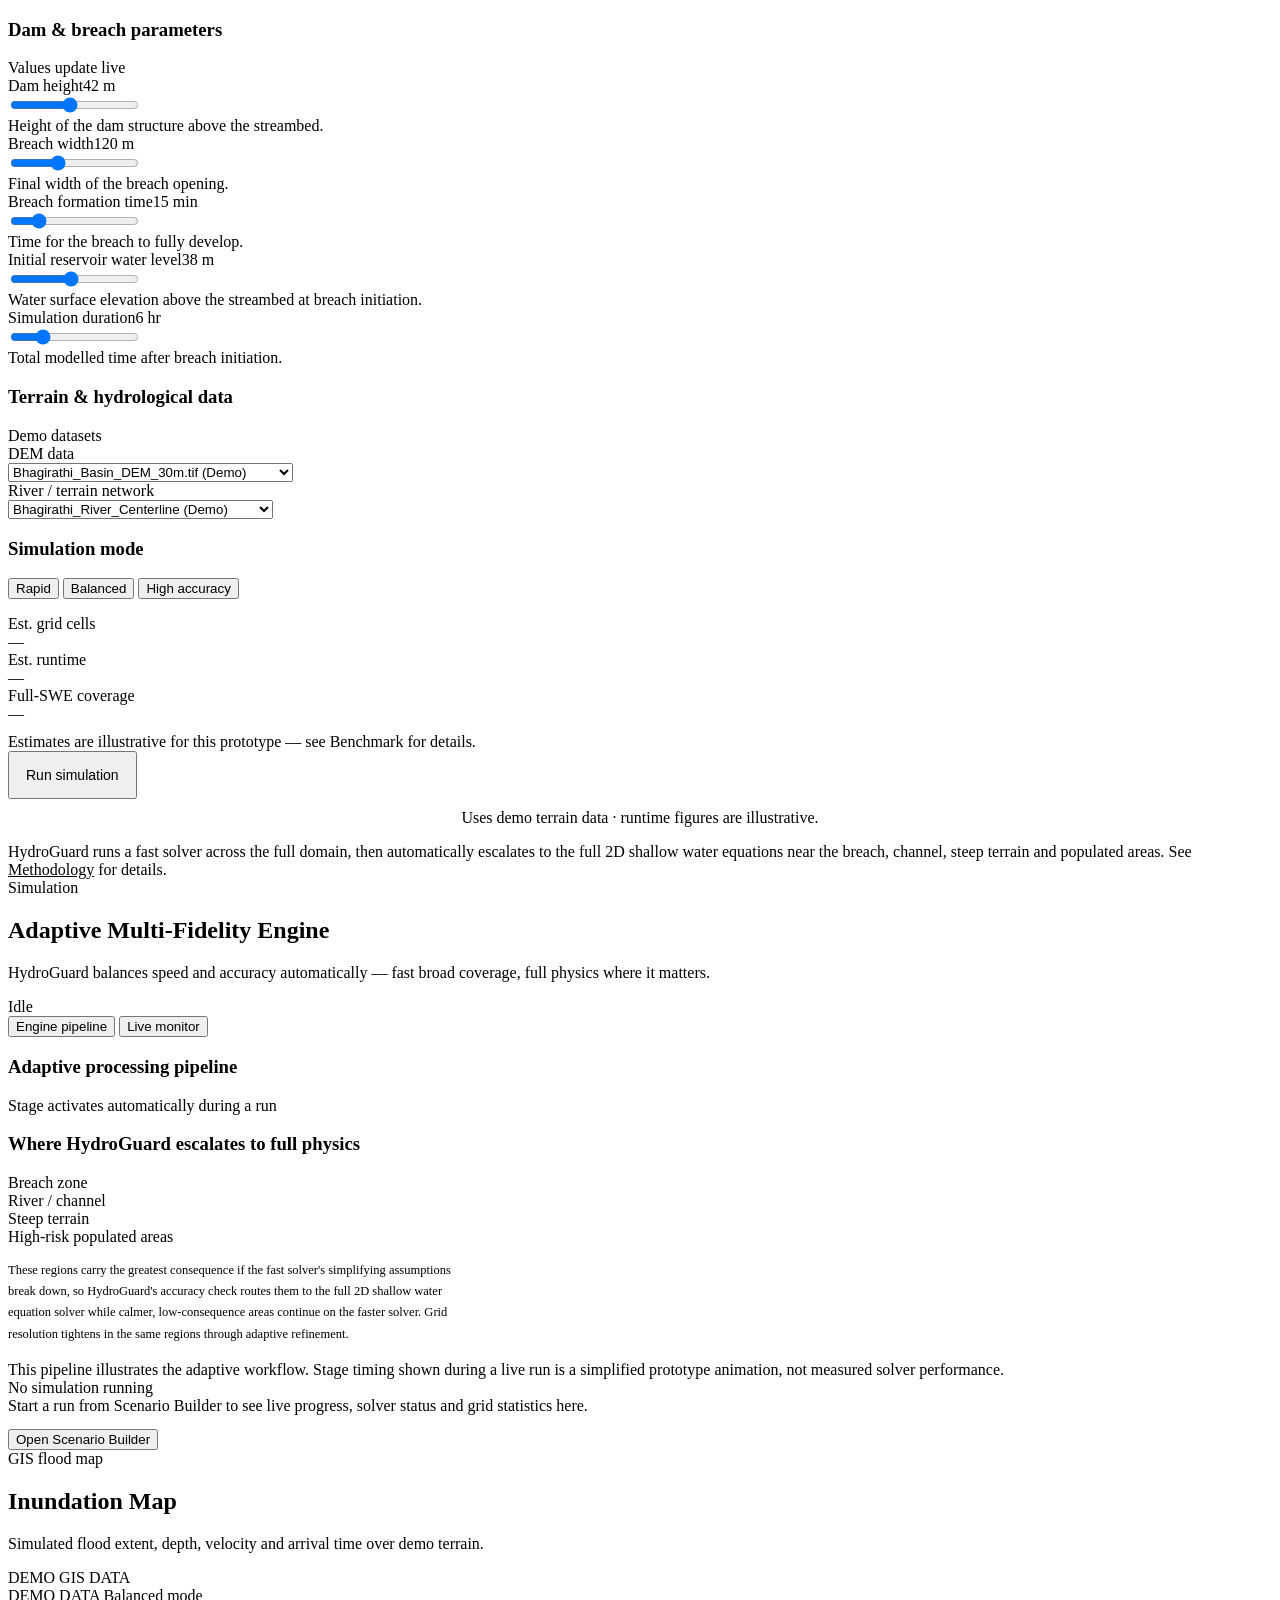
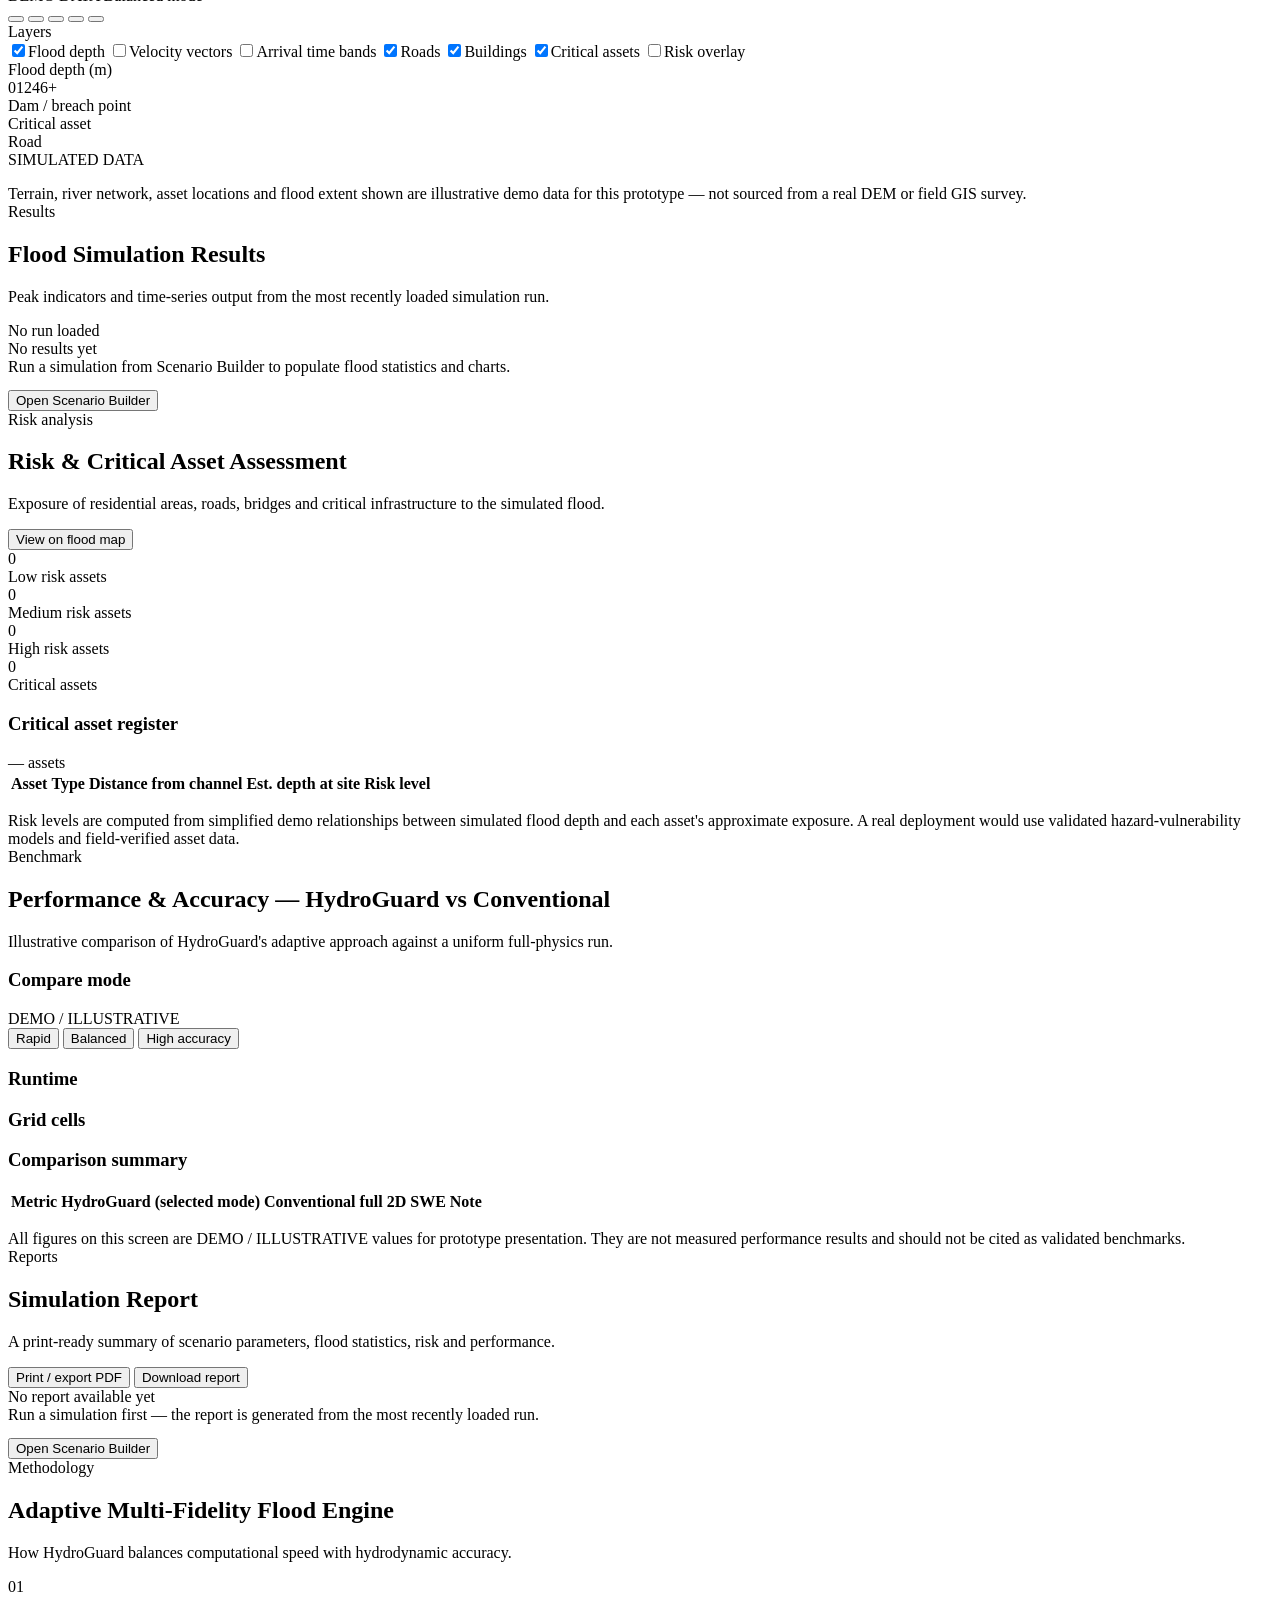
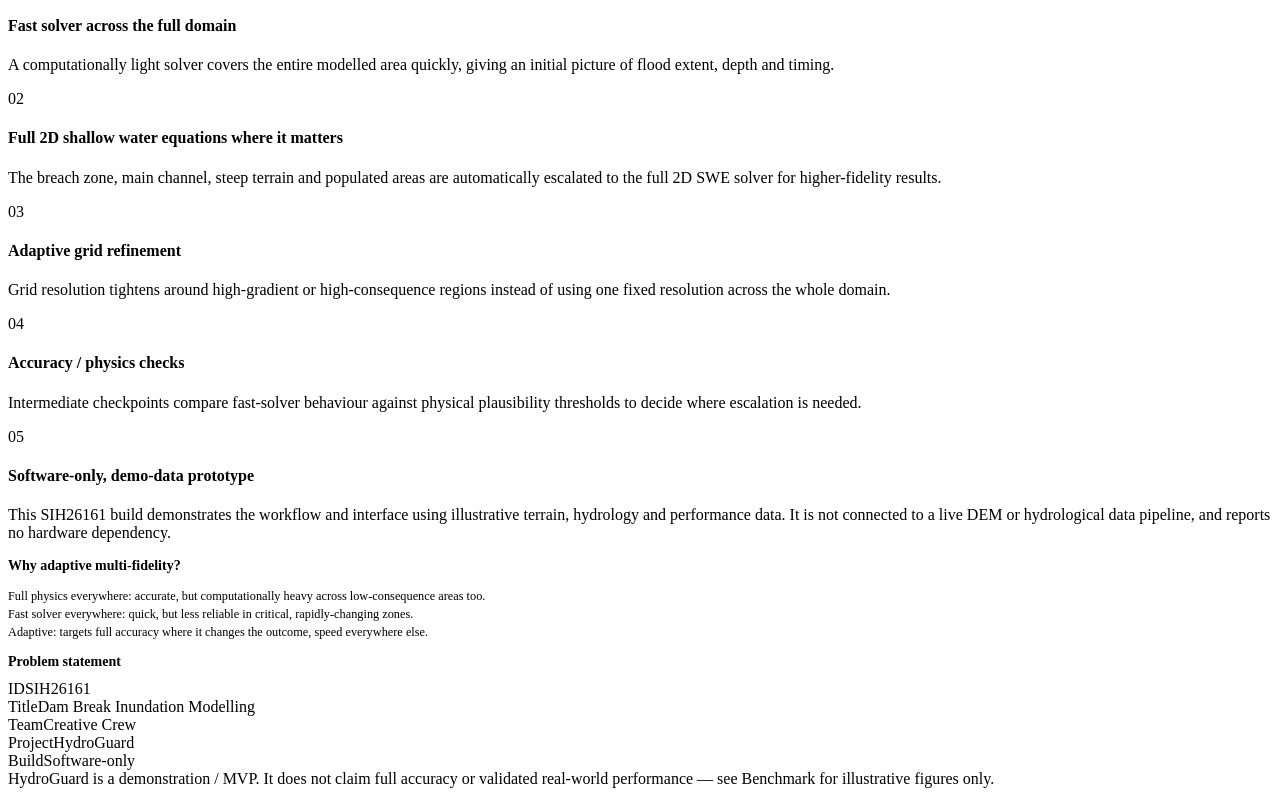
==== commit 1d90944f: "Add files via upload" ====
--- a/index.html
+++ b/index.html
@@ -1,211 +1,793 @@
 <!DOCTYPE html>
 <html lang="en">
 <head>
-  <meta charset="UTF-8">
-  <meta name="viewport" content="width=device-width, initial-scale=1.0">
-  <title>HydroGuard — Prototype Collection</title>
-
-  <style>
-    * {
-      box-sizing: border-box;
-      margin: 0;
-      padding: 0;
-    }
-
-    body {
-      font-family: Arial, sans-serif;
-      background: #07111f;
-      color: #fff;
-      min-height: 100vh;
-      padding: 40px 20px;
-    }
-
-    .container {
-      max-width: 1100px;
-      margin: auto;
-    }
-
-    .hero {
-      text-align: center;
-      margin-bottom: 45px;
-    }
-
-    .hero h1 {
-      font-size: 42px;
-      margin-bottom: 12px;
-    }
-
-    .hero p {
-      color: #9fb0c5;
-      font-size: 17px;
-    }
-
-    .badge {
-      display: inline-block;
-      margin-bottom: 18px;
-      padding: 7px 14px;
-      border: 1px solid #285477;
-      border-radius: 20px;
-      color: #5fc9ff;
-      font-size: 13px;
-    }
-
-    .grid {
-      display: grid;
-      grid-template-columns: repeat(auto-fit, minmax(240px, 1fr));
-      gap: 18px;
-    }
-
-    .card {
-      background: #0d1b2c;
-      border: 1px solid #1c344d;
-      border-radius: 14px;
-      padding: 24px;
-      transition: 0.2s;
-    }
-
-    .card:hover {
-      transform: translateY(-4px);
-      border-color: #3aa7dc;
-    }
-
-    .number {
-      color: #55c7ff;
-      font-size: 13px;
-      font-weight: bold;
-    }
-
-    .card h2 {
-      font-size: 19px;
-      margin: 10px 0;
-    }
-
-    .card p {
-      color: #91a4b9;
-      font-size: 14px;
-      line-height: 1.5;
-      min-height: 42px;
-    }
-
-    .btn {
-      display: inline-block;
-      margin-top: 18px;
-      padding: 10px 15px;
-      background: #123c59;
-      color: white;
-      text-decoration: none;
-      border-radius: 8px;
-      font-size: 14px;
-    }
-
-    .btn:hover {
-      background: #18577f;
-    }
-
-    .footer {
-      text-align: center;
-      margin-top: 45px;
-      color: #708398;
-      font-size: 13px;
-    }
-  </style>
+<meta charset="UTF-8">
+<meta name="viewport" content="width=device-width, initial-scale=1.0, viewport-fit=cover">
+<title>HydroGuard — Dam Break Inundation Modelling Console | SIH26161</title>
+<meta name="description" content="HydroGuard — Adaptive multi-fidelity dam break inundation modelling console. Smart India Hackathon 2026, Problem Statement SIH26161, Team Creative Crew.">
+<link rel="icon" href="data:,">
+<link rel="stylesheet" href="css/styles.css">
 </head>
-
 <body>
-
-<div class="container">
-
-  <div class="hero">
-    <div class="badge">SIH 2026 • PS 26161</div>
-
-    <h1>HydroGuard</h1>
-
-    <p>
-      Dam-Break Hydrodynamic Flood Simulation
-      <br>
-      <span>Creative Crew — Prototype Collection</span>
-    </p>
-  </div>
-
-  <div class="grid">
-
-    <div class="card">
-      <span class="number">01</span>
-      <h2>Mission Control</h2>
-      <p>Complete command-center dashboard for flood simulation.</p>
-      <a class="btn" href="10_prototypes/01-mission-control/">Open Prototype →</a>
+<div class="bg-field" aria-hidden="true"></div>
+
+<div class="app-shell">
+
+  <!-- ============================== TOP BAR ============================== -->
+  <header class="topbar">
+    <button class="nav-toggle" id="navToggle" type="button" aria-label="Toggle navigation menu">
+      <span data-icon="menu"></span>
+    </button>
+
+    <div class="brand">
+      <div class="brand-mark" aria-hidden="true">
+        <svg viewBox="0 0 40 40" width="34" height="34">
+          <defs>
+            <linearGradient id="markGrad" x1="0" y1="0" x2="1" y2="1">
+              <stop offset="0" stop-color="#3e7bfa"/>
+              <stop offset="1" stop-color="#2dd4ee"/>
+            </linearGradient>
+          </defs>
+          <rect x="0.5" y="0.5" width="39" height="39" rx="10" fill="#0d1a2b" stroke="rgba(148,178,214,0.25)"/>
+          <path d="M24 11.5a9 9 0 1 0 0 17" fill="none" stroke="url(#markGrad)" stroke-width="3" stroke-linecap="round"/>
+          <path d="M17.4 15.5a5.4 5.4 0 1 0 0 9" fill="none" stroke="url(#markGrad)" stroke-width="2.4" stroke-linecap="round" opacity="0.85"/>
+        </svg>
+      </div>
+      <div class="brand-text">
+        <span class="brand-name">HydroGuard</span>
+        <span class="brand-sub">Dam Break Inundation Console</span>
+      </div>
     </div>
 
-    <div class="card">
-      <span class="number">02</span>
-      <h2>GIS First</h2>
-      <p>Map-first flood visualization and spatial analysis.</p>
-      <a class="btn" href="10_prototypes/02-gis-first/">Open Prototype →</a>
+    <div class="topbar-tags">
+      <span class="chip">SIH <b>26161</b></span>
+      <span class="chip"><b>Creative Crew</b></span>
     </div>
 
-    <div class="card">
-      <span class="number">03</span>
-      <h2>Scientific Lab</h2>
-      <p>Scientific interface for hydrodynamic modelling.</p>
-      <a class="btn" href="10_prototypes/03-scientific-lab/">Open Prototype →</a>
+    <div class="topbar-spacer"></div>
+
+    <div class="status-pill" id="topStatusPill">
+      <span class="status-dot" id="topStatusDot"></span>
+      <span id="topStatusText" class="full">Idle — no active run</span>
     </div>
 
-    <div class="card">
-      <span class="number">04</span>
-      <h2>Emergency Response</h2>
-      <p>Disaster-response focused flood monitoring interface.</p>
-      <a class="btn" href="10_prototypes/04-emergency-response/">Open Prototype →</a>
+    <div class="menu-wrap" style="position:relative;">
+      <button class="icon-btn" id="settingsBtn" type="button" aria-label="Console settings">
+        <span data-icon="settings"></span>
+      </button>
+      <div class="dropdown" id="settingsDropdown">
+        <div class="dropdown-title">Console settings</div>
+        <div class="dropdown-sub">Prototype build · SIH26161</div>
+        <hr>
+        <button class="dropdown-action" type="button" id="resetDemoBtn"><span data-icon="refresh"></span>Reset demo data</button>
+        <button class="dropdown-action" type="button" data-nav="about"><span data-icon="book"></span>About / Methodology</button>
+        <hr>
+        <div class="dropdown-sub">HydroGuard v0.9 — software-only MVP. All simulation figures are illustrative demo data.</div>
+      </div>
     </div>
 
-    <div class="card">
-      <span class="number">05</span>
-      <h2>Minimal Pro</h2>
-      <p>Clean and professional flood simulation dashboard.</p>
-      <a class="btn" href="10_prototypes/05-minimal-pro/">Open Prototype →</a>
+    <div class="menu-wrap" style="position:relative;">
+      <div class="avatar-cc" id="avatarBtn" role="button" tabindex="0" aria-label="Team info">CC</div>
+      <div class="dropdown" id="avatarDropdown">
+        <div class="dropdown-title">Creative Crew</div>
+        <div class="dropdown-sub">Problem Statement SIH26161</div>
+        <hr>
+        <div class="dropdown-sub">Project: HydroGuard<br>Track: Software · Disaster Management<br>Build: Prototype / MVP, demo data only</div>
+      </div>
     </div>
-
-    <div class="card">
-      <span class="number">06</span>
-      <h2>3D Terrain</h2>
-      <p>Terrain-focused visualization concept.</p>
-      <a class="btn" href="10_prototypes/06-3d-terrain/">Open Prototype →</a>
+  </header>
+
+  <!-- ============================== SIDEBAR ============================== -->
+  <nav class="sidebar" id="sidebar" aria-label="Primary">
+    <div class="nav-group-label">Console</div>
+    <ul class="nav-list" id="navList">
+      <li><button class="nav-link active" data-view="dashboard" type="button"><span data-icon="grid"></span><span>Mission Control</span></button></li>
+      <li><button class="nav-link" data-view="scenario" type="button"><span data-icon="sliders"></span><span>Scenario Builder</span></button></li>
+      <li><button class="nav-link" data-view="simulation" type="button" id="navSimulation"><span data-icon="cpu"></span><span>Simulation</span><span class="nav-badge" id="navSimBadge" style="display:none;">LIVE</span></button></li>
+      <li><button class="nav-link" data-view="floodmap" type="button"><span data-icon="map"></span><span>Flood Map</span></button></li>
+      <li><button class="nav-link" data-view="results" type="button"><span data-icon="barchart"></span><span>Results</span></button></li>
+      <li><button class="nav-link" data-view="risk" type="button"><span data-icon="shield"></span><span>Risk Analysis</span></button></li>
+      <li><button class="nav-link" data-view="benchmark" type="button"><span data-icon="zap"></span><span>Benchmark</span></button></li>
+      <li><button class="nav-link" data-view="report" type="button"><span data-icon="filetext"></span><span>Reports</span></button></li>
+      <li><button class="nav-link" data-view="about" type="button"><span data-icon="book"></span><span>Methodology</span></button></li>
+    </ul>
+    <div class="sidebar-footer">
+      <div><b>HydroGuard</b> v0.9 — Prototype build</div>
+      <div>Software-only MVP · Demo data</div>
     </div>
-
-    <div class="card">
-      <span class="number">07</span>
-      <h2>Data Analytics</h2>
-      <p>Simulation metrics and performance analytics.</p>
-      <a class="btn" href="10_prototypes/07-data-analytics/">Open Prototype →</a>
-    </div>
-
-    <div class="card">
-      <span class="number">08</span>
-      <h2>Mobile First</h2>
-      <p>Responsive interface for mobile flood monitoring.</p>
-      <a class="btn" href="10_prototypes/08-mobile-first/">Open Prototype →</a>
-    </div>
-
-    <div class="card">
-      <span class="number">09</span>
-      <h2>AI Assisted</h2>
-      <p>AI-assisted scenario configuration and analysis.</p>
-      <a class="btn" href="10_prototypes/09-ai-assisted/">Open Prototype →</a>
-    </div>
-
-    <div class="card">
-      <span class="number">10</span>
-      <h2>SIH Showcase</h2>
-      <p>Presentation-ready HydroGuard showcase.</p>
-      <a class="btn" href="10_prototypes/10-sih-showcase/">Open Prototype →</a>
-    </div>
-
-  </div>
-
-  <div class="footer">
-    HydroGuard • SIH 26161 • Creative Crew
-  </div>
-
+  </nav>
+  <div class="sidebar-backdrop" id="sidebarBackdrop"></div>
+
+  <!-- ============================== MAIN ============================== -->
+  <main class="main" id="main">
+
+    <!-- ========================================================= -->
+    <!-- VIEW: MISSION CONTROL DASHBOARD                            -->
+    <!-- ========================================================= -->
+    <section class="view active" id="view-dashboard">
+      <div class="view-head">
+        <div>
+          <div class="view-eyebrow">Mission control</div>
+          <h1 class="view-title">Dam Break Inundation Overview</h1>
+          <p class="view-desc">Live status of the current scenario, key flood metrics, and recent simulation runs.</p>
+        </div>
+        <div class="view-actions">
+          <button class="btn btn-secondary" id="rerunBtn" type="button" disabled><span data-icon="refresh"></span>Re-run last scenario</button>
+          <button class="btn btn-primary" data-nav="scenario" type="button"><span data-icon="sliders"></span>Configure simulation</button>
+        </div>
+      </div>
+
+      <!-- flow banner -->
+      <div class="panel" style="margin-bottom:18px;">
+        <div class="flow-banner">
+          <div class="flow-step" data-nav="scenario">
+            <div class="fi"><span data-icon="sliders"></span></div>
+            <div><div class="ft">Dam break input</div><div class="fs">Breach &amp; reservoir parameters</div></div>
+          </div>
+          <div class="flow-arrow"><span data-icon="chevronright"></span></div>
+          <div class="flow-step" data-nav="simulation">
+            <div class="fi"><span data-icon="cpu"></span></div>
+            <div><div class="ft">Adaptive simulation</div><div class="fs">Fast solver + full 2D SWE</div></div>
+          </div>
+          <div class="flow-arrow"><span data-icon="chevronright"></span></div>
+          <div class="flow-step" data-nav="results">
+            <div class="fi"><span data-icon="droplet"></span></div>
+            <div><div class="ft">Depth · velocity · arrival</div><div class="fs">Peak flood indicators</div></div>
+          </div>
+          <div class="flow-arrow"><span data-icon="chevronright"></span></div>
+          <div class="flow-step" data-nav="risk">
+            <div class="fi"><span data-icon="shield"></span></div>
+            <div><div class="ft">Risk &amp; critical assets</div><div class="fs">Exposure by location</div></div>
+          </div>
+        </div>
+      </div>
+
+      <div class="grid grid-12">
+        <div class="g-3"><div class="kpi tone-blue" id="kpiStatus">
+          <div class="kpi-top"><span class="kpi-label">Simulation status</span><div class="kpi-icon"><span data-icon="pulse"></span></div></div>
+          <div style="margin-top:12px;"><span class="badge badge-idle" id="kpiStatusBadge">Idle</span></div>
+          <div class="kpi-foot" id="kpiStatusSub">No run started yet</div>
+        </div></div>
+
+        <div class="g-3"><div class="kpi" id="kpiDepth">
+          <div class="kpi-top"><span class="kpi-label">Max flood depth</span><div class="kpi-icon"><span data-icon="droplet"></span></div></div>
+          <div class="kpi-value" id="kpiDepthVal">—<span class="unit">m</span></div>
+          <div class="kpi-foot" id="kpiDepthSub">Run a simulation to populate</div>
+        </div></div>
+
+        <div class="g-3"><div class="kpi tone-safe" id="kpiVelocity">
+          <div class="kpi-top"><span class="kpi-label">Max velocity</span><div class="kpi-icon"><span data-icon="gauge"></span></div></div>
+          <div class="kpi-value" id="kpiVelocityVal">—<span class="unit">m/s</span></div>
+          <div class="kpi-foot" id="kpiVelocitySub">Run a simulation to populate</div>
+        </div></div>
+
+        <div class="g-3"><div class="kpi tone-warn" id="kpiArrival">
+          <div class="kpi-top"><span class="kpi-label">Flood arrival time</span><div class="kpi-icon"><span data-icon="clock"></span></div></div>
+          <div class="kpi-value" id="kpiArrivalVal">—<span class="unit">min</span></div>
+          <div class="kpi-foot" id="kpiArrivalSub">Run a simulation to populate</div>
+        </div></div>
+
+        <div class="g-7"><div class="panel">
+          <div class="panel-head"><h3>Current scenario</h3><span class="hint">Editable in Scenario Builder</span></div>
+          <div class="panel-body">
+            <div class="kv-list" id="scenarioSummary"><!-- populated by JS --></div>
+          </div>
+        </div></div>
+
+        <div class="g-5"><div class="panel">
+          <div class="panel-head"><h3>Live flood map preview</h3><span class="badge badge-demo">DEMO</span></div>
+          <div class="panel-body tight">
+            <div class="map-frame mini-map-card">
+              <div class="map-svg-wrap" id="miniMapPreview"></div>
+              <div class="map-demo-tag"><span class="badge badge-demo">DEMO DATA</span></div>
+            </div>
+            <button class="btn btn-ghost btn-block" style="margin-top:12px;" data-nav="floodmap" type="button"><span data-icon="map"></span>Open full flood map</button>
+          </div>
+        </div></div>
+
+        <div class="g-12"><div class="panel">
+          <div class="panel-head"><h3>Recent simulation runs</h3><span class="hint">Click a run to load it into Results</span></div>
+          <div class="panel-body" id="recentRunsBody">
+            <div class="empty-state" id="recentRunsEmpty">
+              <span data-icon="cpu"></span>
+              <div class="t">No simulations run yet</div>
+              <div class="d">Configure a scenario and run your first simulation to see it logged here.</div>
+            </div>
+            <div id="recentRunsList" style="display:none;"></div>
+          </div>
+        </div></div>
+      </div>
+    </section>
+
+    <!-- ========================================================= -->
+    <!-- VIEW: SCENARIO BUILDER                                     -->
+    <!-- ========================================================= -->
+    <section class="view" id="view-scenario">
+      <div class="view-head">
+        <div>
+          <div class="view-eyebrow">Scenario builder</div>
+          <h1 class="view-title">Configure Dam Break Scenario</h1>
+          <p class="view-desc">Set breach and reservoir parameters, choose input datasets, and select a simulation fidelity mode.</p>
+        </div>
+      </div>
+
+      <div class="grid grid-12">
+        <div class="g-7 stack">
+          <div class="panel">
+            <div class="panel-head"><h3>Dam &amp; breach parameters</h3><span class="hint">Values update live</span></div>
+            <div class="panel-body">
+              <div class="field">
+                <div class="field-label"><span>Dam height</span><span class="val" id="valDamHeight">42 m</span></div>
+                <input type="range" id="inDamHeight" min="10" max="80" step="1" value="42">
+                <div class="field-hint">Height of the dam structure above the streambed.</div>
+              </div>
+              <div class="field">
+                <div class="field-label"><span>Breach width</span><span class="val" id="valBreachWidth">120 m</span></div>
+                <input type="range" id="inBreachWidth" min="20" max="300" step="5" value="120">
+                <div class="field-hint">Final width of the breach opening.</div>
+              </div>
+              <div class="field">
+                <div class="field-label"><span>Breach formation time</span><span class="val" id="valBreachTime">15 min</span></div>
+                <input type="range" id="inBreachTime" min="5" max="60" step="1" value="15">
+                <div class="field-hint">Time for the breach to fully develop.</div>
+              </div>
+              <div class="field">
+                <div class="field-label"><span>Initial reservoir water level</span><span class="val" id="valWaterLevel">38 m</span></div>
+                <input type="range" id="inWaterLevel" min="10" max="70" step="1" value="38">
+                <div class="field-hint">Water surface elevation above the streambed at breach initiation.</div>
+              </div>
+              <div class="field" style="margin-bottom:0;">
+                <div class="field-label"><span>Simulation duration</span><span class="val" id="valDuration">6 hr</span></div>
+                <input type="range" id="inDuration" min="1" max="24" step="1" value="6">
+                <div class="field-hint">Total modelled time after breach initiation.</div>
+              </div>
+            </div>
+          </div>
+
+          <div class="panel">
+            <div class="panel-head"><h3>Terrain &amp; hydrological data</h3><span class="hint">Demo datasets</span></div>
+            <div class="panel-body">
+              <div class="field">
+                <div class="field-label"><span>DEM data</span></div>
+                <select class="select" id="inDem">
+                  <option>Bhagirathi_Basin_DEM_30m.tif (Demo)</option>
+                  <option>Ganga_Upper_Reach_DEM_12m.tif (Demo)</option>
+                  <option value="custom">Custom upload…</option>
+                </select>
+                <div class="file-row" id="demFileRow" style="display:none; margin-top:8px;">
+                  <input class="input" id="demFileName" placeholder="No file selected" readonly>
+                  <button class="btn btn-secondary btn-sm" type="button" id="demBrowseBtn"><span data-icon="upload"></span>Browse</button>
+                  <input type="file" id="demFileInput" style="display:none;">
+                </div>
+              </div>
+              <div class="field" style="margin-bottom:0;">
+                <div class="field-label"><span>River / terrain network</span></div>
+                <select class="select" id="inRiver">
+                  <option>Bhagirathi_River_Centerline (Demo)</option>
+                  <option>Alaknanda_Confluence_Network (Demo)</option>
+                  <option value="custom">Custom upload…</option>
+                </select>
+                <div class="file-row" id="riverFileRow" style="display:none; margin-top:8px;">
+                  <input class="input" id="riverFileName" placeholder="No file selected" readonly>
+                  <button class="btn btn-secondary btn-sm" type="button" id="riverBrowseBtn"><span data-icon="upload"></span>Browse</button>
+                  <input type="file" id="riverFileInput" style="display:none;">
+                </div>
+              </div>
+            </div>
+          </div>
+        </div>
+
+        <div class="g-5 stack">
+          <div class="panel">
+            <div class="panel-head"><h3>Simulation mode</h3></div>
+            <div class="panel-body">
+              <div class="segmented" id="modeSegmented">
+                <button type="button" class="active" data-mode="rapid">Rapid</button>
+                <button type="button" data-mode="balanced">Balanced</button>
+                <button type="button" data-mode="high">High accuracy</button>
+              </div>
+              <p class="mode-desc" id="modeDesc"></p>
+              <div class="readout-grid" style="margin-top:16px;">
+                <div class="readout"><div class="rlabel">Est. grid cells</div><div class="rval" id="modeCells">—</div></div>
+                <div class="readout"><div class="rlabel">Est. runtime</div><div class="rval" id="modeRuntime">—</div></div>
+                <div class="readout"><div class="rlabel">Full-SWE coverage</div><div class="rval" id="modeCoverage">—</div></div>
+              </div>
+              <div class="field-hint" style="margin-top:10px;">Estimates are illustrative for this prototype — see Benchmark for details.</div>
+            </div>
+          </div>
+
+          <div class="panel panel-pad">
+            <button class="btn btn-primary btn-block" id="runSimBtn" type="button" style="padding:14px 16px; font-size:14px;">
+              <span data-icon="play"></span>Run simulation
+            </button>
+            <p class="field-hint" style="margin-top:10px; text-align:center;">Uses demo terrain data · runtime figures are illustrative.</p>
+          </div>
+
+          <div class="notice info">
+            <span data-icon="info"></span>
+            <div>HydroGuard runs a fast solver across the full domain, then automatically escalates to the full 2D shallow water equations near the breach, channel, steep terrain and populated areas. See <a href="#" data-nav="about" style="color:var(--cyan); text-decoration:underline;">Methodology</a> for details.</div>
+          </div>
+        </div>
+      </div>
+    </section>
+
+    <!-- ========================================================= -->
+    <!-- VIEW: SIMULATION (Adaptive engine + Live monitor)          -->
+    <!-- ========================================================= -->
+    <section class="view" id="view-simulation">
+      <div class="view-head">
+        <div>
+          <div class="view-eyebrow">Simulation</div>
+          <h1 class="view-title">Adaptive Multi-Fidelity Engine</h1>
+          <p class="view-desc">HydroGuard balances speed and accuracy automatically — fast broad coverage, full physics where it matters.</p>
+        </div>
+        <div class="view-actions">
+          <span class="badge badge-idle" id="simViewStatusBadge">Idle</span>
+        </div>
+      </div>
+
+      <div class="tabs">
+        <button class="tab-btn active" data-tab="engine" type="button">Engine pipeline</button>
+        <button class="tab-btn" data-tab="live" type="button">Live monitor</button>
+      </div>
+
+      <div class="tab-panel active" id="tab-engine">
+        <div class="panel" style="margin-bottom:16px;">
+          <div class="panel-head"><h3>Adaptive processing pipeline</h3><span class="hint">Stage activates automatically during a run</span></div>
+          <div class="panel-body">
+            <div class="pipeline" id="pipeline">
+              <!-- populated by JS -->
+            </div>
+          </div>
+        </div>
+
+        <div class="panel" style="margin-bottom:16px;">
+          <div class="panel-head"><h3>Where HydroGuard escalates to full physics</h3></div>
+          <div class="panel-body">
+            <div class="zone-chips">
+              <div class="zone-chip"><span data-icon="zap"></span>Breach zone</div>
+              <div class="zone-chip"><span data-icon="waves"></span>River / channel</div>
+              <div class="zone-chip"><span data-icon="mountain"></span>Steep terrain</div>
+              <div class="zone-chip"><span data-icon="home"></span>High-risk populated areas</div>
+            </div>
+            <p style="font-size:12.5px; color:var(--ink-3); margin-top:14px; line-height:1.7; max-width:74ch;">
+              These regions carry the greatest consequence if the fast solver's simplifying assumptions break down, so HydroGuard's accuracy check routes them to the full 2D shallow water equation solver while calmer, low-consequence areas continue on the faster solver. Grid resolution tightens in the same regions through adaptive refinement.
+            </p>
+          </div>
+        </div>
+
+        <div class="notice info">
+          <span data-icon="info"></span>
+          <div>This pipeline illustrates the adaptive workflow. Stage timing shown during a live run is a simplified prototype animation, not measured solver performance.</div>
+        </div>
+      </div>
+
+      <div class="tab-panel" id="tab-live">
+        <div id="liveEmpty" class="panel">
+          <div class="empty-state">
+            <span data-icon="cpu"></span>
+            <div class="t">No simulation running</div>
+            <div class="d">Start a run from Scenario Builder to see live progress, solver status and grid statistics here.</div>
+            <button class="btn btn-primary" data-nav="scenario" type="button" style="margin-top:14px;"><span data-icon="sliders"></span>Open Scenario Builder</button>
+          </div>
+        </div>
+
+        <div id="liveContent" style="display:none;">
+          <div class="panel" style="margin-bottom:16px;">
+            <div class="panel-body">
+              <div class="between" style="margin-bottom:12px;">
+                <span class="badge" id="liveStatusBadge">Running</span>
+                <span class="micro-label" id="liveProgressPct">0%</span>
+              </div>
+              <div class="progress-track"><div class="progress-fill" id="liveProgressFill"></div></div>
+              <div class="readout-grid" style="margin-top:16px;">
+                <div class="readout"><div class="rlabel">Sim time elapsed</div><div class="rval" id="liveSimTime">0.0 / 6.0 hr</div></div>
+                <div class="readout"><div class="rlabel">Processing status</div><div class="rval" id="liveStage">Input Data</div></div>
+                <div class="readout"><div class="rlabel">Grid resolution</div><div class="rval" id="liveGrid">—</div></div>
+                <div class="readout"><div class="rlabel">Active solver</div><div class="rval" id="liveSolver">—</div></div>
+                <div class="readout"><div class="rlabel">Number of cells</div><div class="rval" id="liveCells">—</div></div>
+                <div class="readout"><div class="rlabel">Computational region</div><div class="rval" id="liveRegion">—</div></div>
+              </div>
+            </div>
+          </div>
+
+          <div class="panel">
+            <div class="panel-head"><h3>Flood spread preview (live)</h3><span class="badge badge-demo">DEMO</span></div>
+            <div class="panel-body tight">
+              <div class="map-frame mini-map-card">
+                <div class="map-svg-wrap" id="liveMapPreview"></div>
+              </div>
+            </div>
+          </div>
+
+          <div class="notice" id="liveCompleteNotice" style="display:none; margin-top:16px;">
+            <span data-icon="checkcircle"></span>
+            <div>Simulation complete. <a href="#" data-nav="results" style="color:var(--ink-1); text-decoration:underline;">View Results</a>, <a href="#" data-nav="floodmap" style="color:var(--ink-1); text-decoration:underline;">open the Flood Map</a>, or check <a href="#" data-nav="risk" style="color:var(--ink-1); text-decoration:underline;">Risk Analysis</a>.</div>
+          </div>
+        </div>
+      </div>
+    </section>
+
+    <!-- ========================================================= -->
+    <!-- VIEW: GIS FLOOD MAP                                        -->
+    <!-- ========================================================= -->
+    <section class="view" id="view-floodmap">
+      <div class="view-head">
+        <div>
+          <div class="view-eyebrow">GIS flood map</div>
+          <h1 class="view-title">Inundation Map</h1>
+          <p class="view-desc">Simulated flood extent, depth, velocity and arrival time over demo terrain.</p>
+        </div>
+        <div class="view-actions"><span class="badge badge-demo">DEMO GIS DATA</span></div>
+      </div>
+
+      <div class="panel">
+        <div class="map-frame" id="mapFrameFull">
+          <div class="map-svg-wrap" id="fullMapSvg"></div>
+
+          <div class="map-topbar">
+            <div class="map-badge-row">
+              <span class="badge badge-demo">DEMO DATA</span>
+              <span class="badge badge-neutral" id="mapModeTag">Balanced mode</span>
+            </div>
+          </div>
+
+          <div class="map-toolbar">
+            <button class="map-btn" id="mapZoomIn" type="button" aria-label="Zoom in"><span data-icon="plus"></span></button>
+            <button class="map-btn" id="mapZoomOut" type="button" aria-label="Zoom out"><span data-icon="minus"></span></button>
+            <button class="map-btn" id="mapLayersBtn" type="button" aria-label="Toggle layers"><span data-icon="layers"></span></button>
+            <button class="map-btn" id="mapFullscreenBtn" type="button" aria-label="Full screen"><span data-icon="maximize"></span></button>
+            <button class="map-btn" id="mapResetBtn" type="button" aria-label="Reset view"><span data-icon="refresh"></span></button>
+          </div>
+
+          <div class="map-layers" id="mapLayersPanel">
+            <div class="lg-title">Layers</div>
+            <label class="layer-row"><input type="checkbox" id="layerDepth" checked>Flood depth</label>
+            <label class="layer-row"><input type="checkbox" id="layerVelocity">Velocity vectors</label>
+            <label class="layer-row"><input type="checkbox" id="layerArrival">Arrival time bands</label>
+            <label class="layer-row"><input type="checkbox" id="layerRoads" checked>Roads</label>
+            <label class="layer-row"><input type="checkbox" id="layerBuildings" checked>Buildings</label>
+            <label class="layer-row"><input type="checkbox" id="layerAssets" checked>Critical assets</label>
+            <label class="layer-row"><input type="checkbox" id="layerRisk">Risk overlay</label>
+          </div>
+
+          <div class="map-legend" id="mapLegend">
+            <div class="lg-title">Flood depth (m)</div>
+            <div class="depth-bar"></div>
+            <div class="depth-ticks"><span>0</span><span>1</span><span>2</span><span>4</span><span>6+</span></div>
+            <div class="legend-rows">
+              <div class="lr"><span class="sw" style="background:#f65b6b;"></span>Dam / breach point</div>
+              <div class="lr"><span class="sw" style="background:#eaf1fb;"></span>Critical asset</div>
+              <div class="lr"><span class="sw" style="background:#6c81a3;"></span>Road</div>
+            </div>
+          </div>
+
+          <div class="map-demo-tag"><span class="badge badge-demo">SIMULATED DATA</span></div>
+        </div>
+      </div>
+
+      <div class="notice info" style="margin-top:16px;">
+        <span data-icon="info"></span>
+        <div>Terrain, river network, asset locations and flood extent shown are illustrative demo data for this prototype — not sourced from a real DEM or field GIS survey.</div>
+      </div>
+    </section>
+
+    <!-- ========================================================= -->
+    <!-- VIEW: RESULTS DASHBOARD                                    -->
+    <!-- ========================================================= -->
+    <section class="view" id="view-results">
+      <div class="view-head">
+        <div>
+          <div class="view-eyebrow">Results</div>
+          <h1 class="view-title">Flood Simulation Results</h1>
+          <p class="view-desc">Peak indicators and time-series output from the most recently loaded simulation run.</p>
+        </div>
+        <div class="view-actions"><span class="badge badge-neutral" id="resultsRunTag">No run loaded</span></div>
+      </div>
+
+      <div id="resultsEmpty">
+        <div class="panel"><div class="empty-state">
+          <span data-icon="barchart"></span>
+          <div class="t">No results yet</div>
+          <div class="d">Run a simulation from Scenario Builder to populate flood statistics and charts.</div>
+          <button class="btn btn-primary" data-nav="scenario" type="button" style="margin-top:14px;"><span data-icon="sliders"></span>Open Scenario Builder</button>
+        </div></div>
+      </div>
+
+      <div id="resultsContent" style="display:none;">
+        <div class="grid grid-12">
+          <div class="g-3"><div class="kpi">
+            <div class="kpi-top"><span class="kpi-label">Max flood depth</span><div class="kpi-icon"><span data-icon="droplet"></span></div></div>
+            <div class="kpi-value" id="resDepth">—<span class="unit">m</span></div>
+            <div class="kpi-foot" id="resDepthSub">—</div>
+          </div></div>
+          <div class="g-3"><div class="kpi tone-safe">
+            <div class="kpi-top"><span class="kpi-label">Max velocity</span><div class="kpi-icon"><span data-icon="gauge"></span></div></div>
+            <div class="kpi-value" id="resVelocity">—<span class="unit">m/s</span></div>
+            <div class="kpi-foot" id="resVelocitySub">—</div>
+          </div></div>
+          <div class="g-3"><div class="kpi tone-warn">
+            <div class="kpi-top"><span class="kpi-label">Earliest arrival</span><div class="kpi-icon"><span data-icon="clock"></span></div></div>
+            <div class="kpi-value" id="resArrival">—<span class="unit">min</span></div>
+            <div class="kpi-foot" id="resArrivalSub">—</div>
+          </div></div>
+          <div class="g-3"><div class="kpi tone-blue">
+            <div class="kpi-top"><span class="kpi-label">Affected area</span><div class="kpi-icon"><span data-icon="maximize"></span></div></div>
+            <div class="kpi-value" id="resArea">—<span class="unit">km²</span></div>
+            <div class="kpi-foot" id="resAreaSub">—</div>
+          </div></div>
+
+          <div class="g-6"><div class="panel">
+            <div class="panel-head"><h3>Water depth over time</h3><span class="hint">Demo series</span></div>
+            <div class="panel-body"><div class="chart-wrap" id="chartDepth"></div></div>
+          </div></div>
+
+          <div class="g-6"><div class="panel">
+            <div class="panel-head"><h3>Flow velocity over time</h3><span class="hint">Demo series</span></div>
+            <div class="panel-body"><div class="chart-wrap" id="chartVelocity"></div></div>
+          </div></div>
+
+          <div class="g-6"><div class="panel">
+            <div class="panel-head"><h3>Arrival time by location</h3><span class="hint">Demo series</span></div>
+            <div class="panel-body"><div class="chart-wrap" id="chartArrival"></div></div>
+          </div></div>
+
+          <div class="g-6"><div class="panel">
+            <div class="panel-head"><h3>Computation timeline</h3><span class="hint">Pipeline stage duration</span></div>
+            <div class="panel-body"><div class="chart-wrap" id="chartTimeline"></div></div>
+          </div></div>
+        </div>
+
+        <div class="notice" style="margin-top:16px;">
+          <span data-icon="alerttriangle"></span>
+          <div>Figures are generated from simplified demo relationships for prototype interactivity — this is not a validated hydrodynamic result.</div>
+        </div>
+      </div>
+    </section>
+
+    <!-- ========================================================= -->
+    <!-- VIEW: RISK & CRITICAL ASSET ANALYSIS                       -->
+    <!-- ========================================================= -->
+    <section class="view" id="view-risk">
+      <div class="view-head">
+        <div>
+          <div class="view-eyebrow">Risk analysis</div>
+          <h1 class="view-title">Risk &amp; Critical Asset Assessment</h1>
+          <p class="view-desc">Exposure of residential areas, roads, bridges and critical infrastructure to the simulated flood.</p>
+        </div>
+        <div class="view-actions"><button class="btn btn-ghost" data-nav="floodmap" type="button"><span data-icon="map"></span>View on flood map</button></div>
+      </div>
+
+      <div class="risk-summary" style="margin-bottom:16px;">
+        <div class="risk-stat low"><div class="n" id="riskCountLow">0</div><div class="l">Low risk assets</div></div>
+        <div class="risk-stat medium"><div class="n" id="riskCountMedium">0</div><div class="l">Medium risk assets</div></div>
+        <div class="risk-stat high"><div class="n" id="riskCountHigh">0</div><div class="l">High risk assets</div></div>
+        <div class="risk-stat critical"><div class="n" id="riskCountCritical">0</div><div class="l">Critical assets</div></div>
+      </div>
+
+      <div class="panel">
+        <div class="panel-head"><h3>Critical asset register</h3><span class="hint" id="riskAssetCount">— assets</span></div>
+        <div class="panel-body" style="overflow-x:auto;">
+          <table class="table">
+            <thead><tr><th>Asset</th><th>Type</th><th>Distance from channel</th><th>Est. depth at site</th><th>Risk level</th></tr></thead>
+            <tbody id="riskTableBody"><!-- populated by JS --></tbody>
+          </table>
+        </div>
+      </div>
+
+      <div class="notice" style="margin-top:16px;">
+        <span data-icon="alerttriangle"></span>
+        <div>Risk levels are computed from simplified demo relationships between simulated flood depth and each asset's approximate exposure. A real deployment would use validated hazard-vulnerability models and field-verified asset data.</div>
+      </div>
+    </section>
+
+    <!-- ========================================================= -->
+    <!-- VIEW: BENCHMARK                                            -->
+    <!-- ========================================================= -->
+    <section class="view" id="view-benchmark">
+      <div class="view-head">
+        <div>
+          <div class="view-eyebrow">Benchmark</div>
+          <h1 class="view-title">Performance &amp; Accuracy — HydroGuard vs Conventional</h1>
+          <p class="view-desc">Illustrative comparison of HydroGuard's adaptive approach against a uniform full-physics run.</p>
+        </div>
+      </div>
+
+      <div class="panel" style="margin-bottom:16px;">
+        <div class="panel-head"><h3>Compare mode</h3><span class="badge badge-demo">DEMO / ILLUSTRATIVE</span></div>
+        <div class="panel-body">
+          <div class="segmented" id="benchModeSegmented" style="max-width:420px;">
+            <button type="button" class="active" data-mode="rapid">Rapid</button>
+            <button type="button" data-mode="balanced">Balanced</button>
+            <button type="button" data-mode="high">High accuracy</button>
+          </div>
+        </div>
+      </div>
+
+      <div class="grid grid-12">
+        <div class="g-6"><div class="panel">
+          <div class="panel-head"><h3>Runtime</h3></div>
+          <div class="panel-body">
+            <div class="bench-track" id="benchRuntime"><!-- JS --></div>
+          </div>
+        </div></div>
+
+        <div class="g-6"><div class="panel">
+          <div class="panel-head"><h3>Grid cells</h3></div>
+          <div class="panel-body">
+            <div class="bench-track" id="benchCells"><!-- JS --></div>
+          </div>
+        </div></div>
+
+        <div class="g-12"><div class="panel">
+          <div class="panel-head"><h3>Comparison summary</h3></div>
+          <div class="panel-body" style="overflow-x:auto;">
+            <table class="table">
+              <thead><tr><th>Metric</th><th>HydroGuard (selected mode)</th><th>Conventional full 2D SWE</th><th>Note</th></tr></thead>
+              <tbody id="benchTableBody"><!-- JS --></tbody>
+            </table>
+          </div>
+        </div></div>
+      </div>
+
+      <div class="notice" style="margin-top:16px;">
+        <span data-icon="alerttriangle"></span>
+        <div>All figures on this screen are DEMO / ILLUSTRATIVE values for prototype presentation. They are not measured performance results and should not be cited as validated benchmarks.</div>
+      </div>
+    </section>
+
+    <!-- ========================================================= -->
+    <!-- VIEW: SIMULATION REPORT                                    -->
+    <!-- ========================================================= -->
+    <section class="view" id="view-report">
+      <div class="view-head">
+        <div>
+          <div class="view-eyebrow">Reports</div>
+          <h1 class="view-title">Simulation Report</h1>
+          <p class="view-desc">A print-ready summary of scenario parameters, flood statistics, risk and performance.</p>
+        </div>
+        <div class="view-actions">
+          <button class="btn btn-secondary" id="printReportBtn" type="button"><span data-icon="printer"></span>Print / export PDF</button>
+          <button class="btn btn-primary" id="downloadReportBtn" type="button"><span data-icon="download"></span>Download report</button>
+        </div>
+      </div>
+
+      <div id="reportEmpty">
+        <div class="panel"><div class="empty-state">
+          <span data-icon="filetext"></span>
+          <div class="t">No report available yet</div>
+          <div class="d">Run a simulation first — the report is generated from the most recently loaded run.</div>
+          <button class="btn btn-primary" data-nav="scenario" type="button" style="margin-top:14px;"><span data-icon="sliders"></span>Open Scenario Builder</button>
+        </div></div>
+      </div>
+
+      <div id="reportContent" style="display:none;">
+        <div class="report-preview">
+          <div class="report-page">
+            <div class="report-masthead">
+              <div>
+                <h2>Dam Break Inundation Simulation Report</h2>
+                <div class="sub">HydroGuard · SIH26161 · Team Creative Crew · Software prototype</div>
+              </div>
+              <div class="report-meta">
+                Generated: <span id="repGenerated">—</span><br>
+                Run ID: <span id="repRunId">—</span><br>
+                Mode: <span id="repMode">—</span>
+              </div>
+            </div>
+
+            <div class="report-section">
+              <h4>Scenario parameters</h4>
+              <table class="report-table" id="repScenarioTable"><!-- JS --></table>
+            </div>
+
+            <div class="report-section">
+              <h4>Flood statistics</h4>
+              <div class="report-grid" id="repStatsGrid"><!-- JS --></div>
+            </div>
+
+            <div class="report-section">
+              <h4>Risk summary</h4>
+              <div class="report-grid" id="repRiskGrid"><!-- JS --></div>
+              <table class="report-table" id="repTopAssets" style="margin-top:10px;"><!-- JS --></table>
+            </div>
+
+            <div class="report-section">
+              <h4>Map snapshot — demo / illustrative</h4>
+              <div class="map-frame" style="max-width:520px;">
+                <div class="map-svg-wrap" id="reportMapSnapshot" style="aspect-ratio:4/3;"></div>
+              </div>
+            </div>
+
+            <div class="report-section">
+              <h4>Performance summary — demo / illustrative</h4>
+              <table class="report-table" id="repPerfTable"><!-- JS --></table>
+            </div>
+
+            <p style="font-size:10.5px; color:var(--ink-4); border-top:1px solid var(--line); padding-top:12px;">
+              Generated by the HydroGuard prototype — Team Creative Crew — SIH26161. All figures illustrative for demonstration purposes unless otherwise validated.
+            </p>
+          </div>
+        </div>
+      </div>
+    </section>
+
+    <!-- ========================================================= -->
+    <!-- VIEW: ABOUT / METHODOLOGY                                  -->
+    <!-- ========================================================= -->
+    <section class="view" id="view-about">
+      <div class="view-head">
+        <div>
+          <div class="view-eyebrow">Methodology</div>
+          <h1 class="view-title">Adaptive Multi-Fidelity Flood Engine</h1>
+          <p class="view-desc">How HydroGuard balances computational speed with hydrodynamic accuracy.</p>
+        </div>
+      </div>
+
+      <div class="grid grid-12">
+        <div class="g-8">
+          <div class="panel">
+            <div class="panel-body">
+              <div class="method-step">
+                <div class="method-num">01</div>
+                <div class="method-body"><h4>Fast solver across the full domain</h4><p>A computationally light solver covers the entire modelled area quickly, giving an initial picture of flood extent, depth and timing.</p></div>
+              </div>
+              <div class="method-step">
+                <div class="method-num">02</div>
+                <div class="method-body"><h4>Full 2D shallow water equations where it matters</h4><p>The breach zone, main channel, steep terrain and populated areas are automatically escalated to the full 2D SWE solver for higher-fidelity results.</p></div>
+              </div>
+              <div class="method-step">
+                <div class="method-num">03</div>
+                <div class="method-body"><h4>Adaptive grid refinement</h4><p>Grid resolution tightens around high-gradient or high-consequence regions instead of using one fixed resolution across the whole domain.</p></div>
+              </div>
+              <div class="method-step">
+                <div class="method-num">04</div>
+                <div class="method-body"><h4>Accuracy / physics checks</h4><p>Intermediate checkpoints compare fast-solver behaviour against physical plausibility thresholds to decide where escalation is needed.</p></div>
+              </div>
+              <div class="method-step">
+                <div class="method-num">05</div>
+                <div class="method-body"><h4>Software-only, demo-data prototype</h4><p>This SIH26161 build demonstrates the workflow and interface using illustrative terrain, hydrology and performance data. It is not connected to a live DEM or hydrological data pipeline, and reports no hardware dependency.</p></div>
+              </div>
+            </div>
+          </div>
+        </div>
+
+        <div class="g-4 stack">
+          <div class="panel panel-pad">
+            <h3 style="font-family:var(--f-display); font-size:14px; margin-bottom:12px;">Why adaptive multi-fidelity?</h3>
+            <div class="stack" style="gap:10px;">
+              <div class="row" style="align-items:flex-start; gap:10px;"><span data-icon="checkcircle" style="width:16px;height:16px;flex:none;color:var(--medium);margin-top:2px;"></span><span style="font-size:12.3px;color:var(--ink-2);">Full physics everywhere: accurate, but computationally heavy across low-consequence areas too.</span></div>
+              <div class="row" style="align-items:flex-start; gap:10px;"><span data-icon="checkcircle" style="width:16px;height:16px;flex:none;color:var(--medium);margin-top:2px;"></span><span style="font-size:12.3px;color:var(--ink-2);">Fast solver everywhere: quick, but less reliable in critical, rapidly-changing zones.</span></div>
+              <div class="row" style="align-items:flex-start; gap:10px;"><span data-icon="checkcircle" style="width:16px;height:16px;flex:none;color:var(--safe);margin-top:2px;"></span><span style="font-size:12.3px;color:var(--ink-2);">Adaptive: targets full accuracy where it changes the outcome, speed everywhere else.</span></div>
+            </div>
+          </div>
+
+          <div class="panel panel-pad">
+            <h3 style="font-family:var(--f-display); font-size:14px; margin-bottom:10px;">Problem statement</h3>
+            <div class="kv-list">
+              <div class="kv-row"><span class="k">ID</span><span class="v">SIH26161</span></div>
+              <div class="kv-row"><span class="k">Title</span><span class="v" style="font-family:var(--f-body); font-weight:500; text-align:right;">Dam Break Inundation Modelling</span></div>
+              <div class="kv-row"><span class="k">Team</span><span class="v" style="font-family:var(--f-body); font-weight:500;">Creative Crew</span></div>
+              <div class="kv-row"><span class="k">Project</span><span class="v" style="font-family:var(--f-body); font-weight:500;">HydroGuard</span></div>
+              <div class="kv-row"><span class="k">Build</span><span class="v" style="font-family:var(--f-body); font-weight:500;">Software-only</span></div>
+            </div>
+          </div>
+
+          <div class="notice">
+            <span data-icon="alerttriangle"></span>
+            <div>HydroGuard is a demonstration / MVP. It does not claim full accuracy or validated real-world performance — see Benchmark for illustrative figures only.</div>
+          </div>
+        </div>
+      </div>
+    </section>
+
+  </main>
 </div>
 
+<div class="toast-wrap" id="toastWrap"></div>
+
+<script src="js/data.js"></script>
+<script src="js/render.js"></script>
+<script src="js/app.js"></script>
 </body>
 </html>
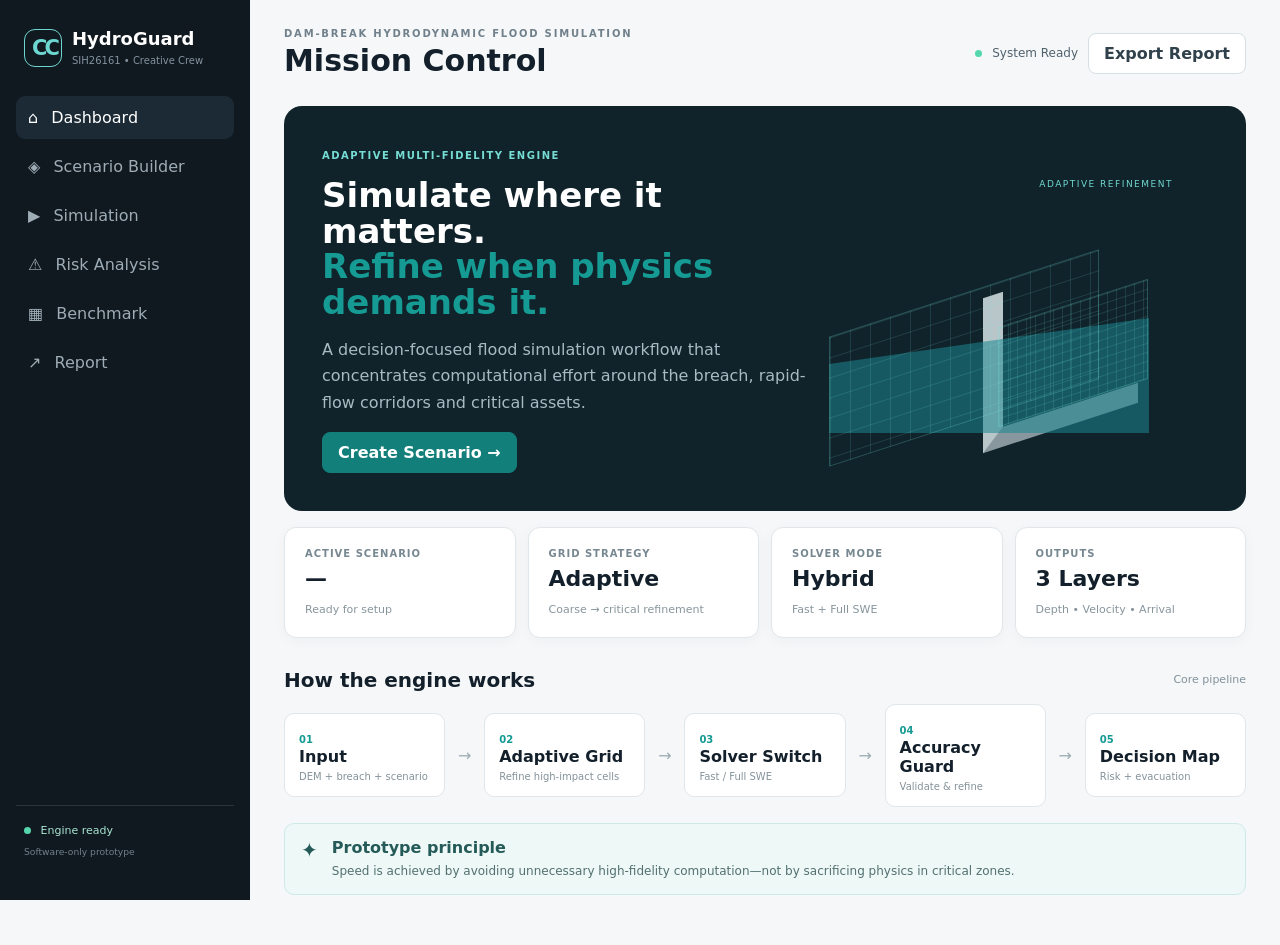
==== commit 6efde484: "Add files via upload" ====
--- a/index.html
+++ b/index.html
@@ -2,792 +2,193 @@
 <html lang="en">
 <head>
 <meta charset="UTF-8">
-<meta name="viewport" content="width=device-width, initial-scale=1.0, viewport-fit=cover">
-<title>HydroGuard — Dam Break Inundation Modelling Console | SIH26161</title>
-<meta name="description" content="HydroGuard — Adaptive multi-fidelity dam break inundation modelling console. Smart India Hackathon 2026, Problem Statement SIH26161, Team Creative Crew.">
-<link rel="icon" href="data:,">
-<link rel="stylesheet" href="css/styles.css">
+<meta name="viewport" content="width=device-width, initial-scale=1.0">
+<title>HydroGuard — Dam Break Flood Simulation</title>
+<link rel="stylesheet" href="styles.css">
 </head>
 <body>
-<div class="bg-field" aria-hidden="true"></div>
+<div class="app">
+  <aside class="sidebar">
+    <div class="brand">
+      <div class="brand-mark"><span>C</span><span>C</span></div>
+      <div><b>HydroGuard</b><small>SIH26161 • Creative Crew</small></div>
+    </div>
+    <nav>
+      <button class="nav active" data-page="dashboard">⌂ <span>Dashboard</span></button>
+      <button class="nav" data-page="scenario">◈ <span>Scenario Builder</span></button>
+      <button class="nav" data-page="simulation">▶ <span>Simulation</span></button>
+      <button class="nav" data-page="risk">⚠ <span>Risk Analysis</span></button>
+      <button class="nav" data-page="benchmark">▦ <span>Benchmark</span></button>
+      <button class="nav" data-page="report">↗ <span>Report</span></button>
+    </nav>
+    <div class="side-bottom">
+      <div class="engine-pill"><i></i> Engine ready</div>
+      <small>Software-only prototype</small>
+    </div>
+  </aside>
 
-<div class="app-shell">
+  <main>
+    <header>
+      <div>
+        <div class="eyebrow">DAM-BREAK HYDRODYNAMIC FLOOD SIMULATION</div>
+        <h1 id="pageTitle">Mission Control</h1>
+      </div>
+      <div class="header-actions">
+        <span class="status"><i></i> System Ready</span>
+        <button class="outline" onclick="showToast('Prototype report generated')">Export Report</button>
+      </div>
+    </header>
 
-  <!-- ============================== TOP BAR ============================== -->
-  <header class="topbar">
-    <button class="nav-toggle" id="navToggle" type="button" aria-label="Toggle navigation menu">
-      <span data-icon="menu"></span>
-    </button>
-
-    <div class="brand">
-      <div class="brand-mark" aria-hidden="true">
-        <svg viewBox="0 0 40 40" width="34" height="34">
-          <defs>
-            <linearGradient id="markGrad" x1="0" y1="0" x2="1" y2="1">
-              <stop offset="0" stop-color="#3e7bfa"/>
-              <stop offset="1" stop-color="#2dd4ee"/>
-            </linearGradient>
-          </defs>
-          <rect x="0.5" y="0.5" width="39" height="39" rx="10" fill="#0d1a2b" stroke="rgba(148,178,214,0.25)"/>
-          <path d="M24 11.5a9 9 0 1 0 0 17" fill="none" stroke="url(#markGrad)" stroke-width="3" stroke-linecap="round"/>
-          <path d="M17.4 15.5a5.4 5.4 0 1 0 0 9" fill="none" stroke="url(#markGrad)" stroke-width="2.4" stroke-linecap="round" opacity="0.85"/>
-        </svg>
-      </div>
-      <div class="brand-text">
-        <span class="brand-name">HydroGuard</span>
-        <span class="brand-sub">Dam Break Inundation Console</span>
-      </div>
-    </div>
-
-    <div class="topbar-tags">
-      <span class="chip">SIH <b>26161</b></span>
-      <span class="chip"><b>Creative Crew</b></span>
-    </div>
-
-    <div class="topbar-spacer"></div>
-
-    <div class="status-pill" id="topStatusPill">
-      <span class="status-dot" id="topStatusDot"></span>
-      <span id="topStatusText" class="full">Idle — no active run</span>
-    </div>
-
-    <div class="menu-wrap" style="position:relative;">
-      <button class="icon-btn" id="settingsBtn" type="button" aria-label="Console settings">
-        <span data-icon="settings"></span>
-      </button>
-      <div class="dropdown" id="settingsDropdown">
-        <div class="dropdown-title">Console settings</div>
-        <div class="dropdown-sub">Prototype build · SIH26161</div>
-        <hr>
-        <button class="dropdown-action" type="button" id="resetDemoBtn"><span data-icon="refresh"></span>Reset demo data</button>
-        <button class="dropdown-action" type="button" data-nav="about"><span data-icon="book"></span>About / Methodology</button>
-        <hr>
-        <div class="dropdown-sub">HydroGuard v0.9 — software-only MVP. All simulation figures are illustrative demo data.</div>
-      </div>
-    </div>
-
-    <div class="menu-wrap" style="position:relative;">
-      <div class="avatar-cc" id="avatarBtn" role="button" tabindex="0" aria-label="Team info">CC</div>
-      <div class="dropdown" id="avatarDropdown">
-        <div class="dropdown-title">Creative Crew</div>
-        <div class="dropdown-sub">Problem Statement SIH26161</div>
-        <hr>
-        <div class="dropdown-sub">Project: HydroGuard<br>Track: Software · Disaster Management<br>Build: Prototype / MVP, demo data only</div>
-      </div>
-    </div>
-  </header>
-
-  <!-- ============================== SIDEBAR ============================== -->
-  <nav class="sidebar" id="sidebar" aria-label="Primary">
-    <div class="nav-group-label">Console</div>
-    <ul class="nav-list" id="navList">
-      <li><button class="nav-link active" data-view="dashboard" type="button"><span data-icon="grid"></span><span>Mission Control</span></button></li>
-      <li><button class="nav-link" data-view="scenario" type="button"><span data-icon="sliders"></span><span>Scenario Builder</span></button></li>
-      <li><button class="nav-link" data-view="simulation" type="button" id="navSimulation"><span data-icon="cpu"></span><span>Simulation</span><span class="nav-badge" id="navSimBadge" style="display:none;">LIVE</span></button></li>
-      <li><button class="nav-link" data-view="floodmap" type="button"><span data-icon="map"></span><span>Flood Map</span></button></li>
-      <li><button class="nav-link" data-view="results" type="button"><span data-icon="barchart"></span><span>Results</span></button></li>
-      <li><button class="nav-link" data-view="risk" type="button"><span data-icon="shield"></span><span>Risk Analysis</span></button></li>
-      <li><button class="nav-link" data-view="benchmark" type="button"><span data-icon="zap"></span><span>Benchmark</span></button></li>
-      <li><button class="nav-link" data-view="report" type="button"><span data-icon="filetext"></span><span>Reports</span></button></li>
-      <li><button class="nav-link" data-view="about" type="button"><span data-icon="book"></span><span>Methodology</span></button></li>
-    </ul>
-    <div class="sidebar-footer">
-      <div><b>HydroGuard</b> v0.9 — Prototype build</div>
-      <div>Software-only MVP · Demo data</div>
-    </div>
-  </nav>
-  <div class="sidebar-backdrop" id="sidebarBackdrop"></div>
-
-  <!-- ============================== MAIN ============================== -->
-  <main class="main" id="main">
-
-    <!-- ========================================================= -->
-    <!-- VIEW: MISSION CONTROL DASHBOARD                            -->
-    <!-- ========================================================= -->
-    <section class="view active" id="view-dashboard">
-      <div class="view-head">
+    <section id="dashboard" class="page active">
+      <div class="hero">
         <div>
-          <div class="view-eyebrow">Mission control</div>
-          <h1 class="view-title">Dam Break Inundation Overview</h1>
-          <p class="view-desc">Live status of the current scenario, key flood metrics, and recent simulation runs.</p>
+          <span class="tag">ADAPTIVE MULTI-FIDELITY ENGINE</span>
+          <h2>Simulate where it matters.<br><em>Refine when physics demands it.</em></h2>
+          <p>A decision-focused flood simulation workflow that concentrates computational effort around the breach, rapid-flow corridors and critical assets.</p>
+          <button class="primary" onclick="go('scenario')">Create Scenario →</button>
         </div>
-        <div class="view-actions">
-          <button class="btn btn-secondary" id="rerunBtn" type="button" disabled><span data-icon="refresh"></span>Re-run last scenario</button>
-          <button class="btn btn-primary" data-nav="scenario" type="button"><span data-icon="sliders"></span>Configure simulation</button>
+        <div class="hero-diagram">
+          <div class="dam"></div><div class="water"></div>
+          <div class="grid coarse"></div><div class="grid fine"></div>
+          <span class="flow-label">ADAPTIVE REFINEMENT</span>
         </div>
       </div>
 
-      <!-- flow banner -->
-      <div class="panel" style="margin-bottom:18px;">
-        <div class="flow-banner">
-          <div class="flow-step" data-nav="scenario">
-            <div class="fi"><span data-icon="sliders"></span></div>
-            <div><div class="ft">Dam break input</div><div class="fs">Breach &amp; reservoir parameters</div></div>
-          </div>
-          <div class="flow-arrow"><span data-icon="chevronright"></span></div>
-          <div class="flow-step" data-nav="simulation">
-            <div class="fi"><span data-icon="cpu"></span></div>
-            <div><div class="ft">Adaptive simulation</div><div class="fs">Fast solver + full 2D SWE</div></div>
-          </div>
-          <div class="flow-arrow"><span data-icon="chevronright"></span></div>
-          <div class="flow-step" data-nav="results">
-            <div class="fi"><span data-icon="droplet"></span></div>
-            <div><div class="ft">Depth · velocity · arrival</div><div class="fs">Peak flood indicators</div></div>
-          </div>
-          <div class="flow-arrow"><span data-icon="chevronright"></span></div>
-          <div class="flow-step" data-nav="risk">
-            <div class="fi"><span data-icon="shield"></span></div>
-            <div><div class="ft">Risk &amp; critical assets</div><div class="fs">Exposure by location</div></div>
-          </div>
-        </div>
+      <div class="stats">
+        <div class="stat"><small>ACTIVE SCENARIO</small><strong id="statScenario">—</strong><span>Ready for setup</span></div>
+        <div class="stat"><small>GRID STRATEGY</small><strong>Adaptive</strong><span>Coarse → critical refinement</span></div>
+        <div class="stat"><small>SOLVER MODE</small><strong>Hybrid</strong><span>Fast + Full SWE</span></div>
+        <div class="stat"><small>OUTPUTS</small><strong>3 Layers</strong><span>Depth • Velocity • Arrival</span></div>
       </div>
 
-      <div class="grid grid-12">
-        <div class="g-3"><div class="kpi tone-blue" id="kpiStatus">
-          <div class="kpi-top"><span class="kpi-label">Simulation status</span><div class="kpi-icon"><span data-icon="pulse"></span></div></div>
-          <div style="margin-top:12px;"><span class="badge badge-idle" id="kpiStatusBadge">Idle</span></div>
-          <div class="kpi-foot" id="kpiStatusSub">No run started yet</div>
-        </div></div>
+      <div class="section-title"><h3>How the engine works</h3><span>Core pipeline</span></div>
+      <div class="pipeline">
+        <div><b>01</b><strong>Input</strong><small>DEM + breach + scenario</small></div>
+        <div class="arrow">→</div>
+        <div><b>02</b><strong>Adaptive Grid</strong><small>Refine high-impact cells</small></div>
+        <div class="arrow">→</div>
+        <div><b>03</b><strong>Solver Switch</strong><small>Fast / Full SWE</small></div>
+        <div class="arrow">→</div>
+        <div><b>04</b><strong>Accuracy Guard</strong><small>Validate & refine</small></div>
+        <div class="arrow">→</div>
+        <div><b>05</b><strong>Decision Map</strong><small>Risk + evacuation</small></div>
+      </div>
 
-        <div class="g-3"><div class="kpi" id="kpiDepth">
-          <div class="kpi-top"><span class="kpi-label">Max flood depth</span><div class="kpi-icon"><span data-icon="droplet"></span></div></div>
-          <div class="kpi-value" id="kpiDepthVal">—<span class="unit">m</span></div>
-          <div class="kpi-foot" id="kpiDepthSub">Run a simulation to populate</div>
-        </div></div>
-
-        <div class="g-3"><div class="kpi tone-safe" id="kpiVelocity">
-          <div class="kpi-top"><span class="kpi-label">Max velocity</span><div class="kpi-icon"><span data-icon="gauge"></span></div></div>
-          <div class="kpi-value" id="kpiVelocityVal">—<span class="unit">m/s</span></div>
-          <div class="kpi-foot" id="kpiVelocitySub">Run a simulation to populate</div>
-        </div></div>
-
-        <div class="g-3"><div class="kpi tone-warn" id="kpiArrival">
-          <div class="kpi-top"><span class="kpi-label">Flood arrival time</span><div class="kpi-icon"><span data-icon="clock"></span></div></div>
-          <div class="kpi-value" id="kpiArrivalVal">—<span class="unit">min</span></div>
-          <div class="kpi-foot" id="kpiArrivalSub">Run a simulation to populate</div>
-        </div></div>
-
-        <div class="g-7"><div class="panel">
-          <div class="panel-head"><h3>Current scenario</h3><span class="hint">Editable in Scenario Builder</span></div>
-          <div class="panel-body">
-            <div class="kv-list" id="scenarioSummary"><!-- populated by JS --></div>
-          </div>
-        </div></div>
-
-        <div class="g-5"><div class="panel">
-          <div class="panel-head"><h3>Live flood map preview</h3><span class="badge badge-demo">DEMO</span></div>
-          <div class="panel-body tight">
-            <div class="map-frame mini-map-card">
-              <div class="map-svg-wrap" id="miniMapPreview"></div>
-              <div class="map-demo-tag"><span class="badge badge-demo">DEMO DATA</span></div>
-            </div>
-            <button class="btn btn-ghost btn-block" style="margin-top:12px;" data-nav="floodmap" type="button"><span data-icon="map"></span>Open full flood map</button>
-          </div>
-        </div></div>
-
-        <div class="g-12"><div class="panel">
-          <div class="panel-head"><h3>Recent simulation runs</h3><span class="hint">Click a run to load it into Results</span></div>
-          <div class="panel-body" id="recentRunsBody">
-            <div class="empty-state" id="recentRunsEmpty">
-              <span data-icon="cpu"></span>
-              <div class="t">No simulations run yet</div>
-              <div class="d">Configure a scenario and run your first simulation to see it logged here.</div>
-            </div>
-            <div id="recentRunsList" style="display:none;"></div>
-          </div>
-        </div></div>
+      <div class="notice">
+        <div>✦</div><div><b>Prototype principle</b><p>Speed is achieved by avoiding unnecessary high-fidelity computation—not by sacrificing physics in critical zones.</p></div>
       </div>
     </section>
 
-    <!-- ========================================================= -->
-    <!-- VIEW: SCENARIO BUILDER                                     -->
-    <!-- ========================================================= -->
-    <section class="view" id="view-scenario">
-      <div class="view-head">
-        <div>
-          <div class="view-eyebrow">Scenario builder</div>
-          <h1 class="view-title">Configure Dam Break Scenario</h1>
-          <p class="view-desc">Set breach and reservoir parameters, choose input datasets, and select a simulation fidelity mode.</p>
+    <section id="scenario" class="page">
+      <div class="section-title"><h3>Scenario Builder</h3><span>Step 1 of 4</span></div>
+      <div class="form-grid">
+        <div class="card">
+          <div class="card-head"><span class="num">01</span><div><b>Dam Parameters</b><small>Define the initial condition</small></div></div>
+          <label>Dam / Reservoir name<input id="damName" value="Ukai Demo Scenario"></label>
+          <div class="two"><label>Reservoir level (m)<input id="level" type="number" value="105"></label><label>Dam height (m)<input id="height" type="number" value="92"></label></div>
+          <div class="two"><label>Breach width (m)<input id="breach" type="number" value="45"></label><label>Formation time (min)<input id="formation" type="number" value="12"></label></div>
         </div>
-      </div>
-
-      <div class="grid grid-12">
-        <div class="g-7 stack">
-          <div class="panel">
-            <div class="panel-head"><h3>Dam &amp; breach parameters</h3><span class="hint">Values update live</span></div>
-            <div class="panel-body">
-              <div class="field">
-                <div class="field-label"><span>Dam height</span><span class="val" id="valDamHeight">42 m</span></div>
-                <input type="range" id="inDamHeight" min="10" max="80" step="1" value="42">
-                <div class="field-hint">Height of the dam structure above the streambed.</div>
-              </div>
-              <div class="field">
-                <div class="field-label"><span>Breach width</span><span class="val" id="valBreachWidth">120 m</span></div>
-                <input type="range" id="inBreachWidth" min="20" max="300" step="5" value="120">
-                <div class="field-hint">Final width of the breach opening.</div>
-              </div>
-              <div class="field">
-                <div class="field-label"><span>Breach formation time</span><span class="val" id="valBreachTime">15 min</span></div>
-                <input type="range" id="inBreachTime" min="5" max="60" step="1" value="15">
-                <div class="field-hint">Time for the breach to fully develop.</div>
-              </div>
-              <div class="field">
-                <div class="field-label"><span>Initial reservoir water level</span><span class="val" id="valWaterLevel">38 m</span></div>
-                <input type="range" id="inWaterLevel" min="10" max="70" step="1" value="38">
-                <div class="field-hint">Water surface elevation above the streambed at breach initiation.</div>
-              </div>
-              <div class="field" style="margin-bottom:0;">
-                <div class="field-label"><span>Simulation duration</span><span class="val" id="valDuration">6 hr</span></div>
-                <input type="range" id="inDuration" min="1" max="24" step="1" value="6">
-                <div class="field-hint">Total modelled time after breach initiation.</div>
-              </div>
-            </div>
-          </div>
-
-          <div class="panel">
-            <div class="panel-head"><h3>Terrain &amp; hydrological data</h3><span class="hint">Demo datasets</span></div>
-            <div class="panel-body">
-              <div class="field">
-                <div class="field-label"><span>DEM data</span></div>
-                <select class="select" id="inDem">
-                  <option>Bhagirathi_Basin_DEM_30m.tif (Demo)</option>
-                  <option>Ganga_Upper_Reach_DEM_12m.tif (Demo)</option>
-                  <option value="custom">Custom upload…</option>
-                </select>
-                <div class="file-row" id="demFileRow" style="display:none; margin-top:8px;">
-                  <input class="input" id="demFileName" placeholder="No file selected" readonly>
-                  <button class="btn btn-secondary btn-sm" type="button" id="demBrowseBtn"><span data-icon="upload"></span>Browse</button>
-                  <input type="file" id="demFileInput" style="display:none;">
-                </div>
-              </div>
-              <div class="field" style="margin-bottom:0;">
-                <div class="field-label"><span>River / terrain network</span></div>
-                <select class="select" id="inRiver">
-                  <option>Bhagirathi_River_Centerline (Demo)</option>
-                  <option>Alaknanda_Confluence_Network (Demo)</option>
-                  <option value="custom">Custom upload…</option>
-                </select>
-                <div class="file-row" id="riverFileRow" style="display:none; margin-top:8px;">
-                  <input class="input" id="riverFileName" placeholder="No file selected" readonly>
-                  <button class="btn btn-secondary btn-sm" type="button" id="riverBrowseBtn"><span data-icon="upload"></span>Browse</button>
-                  <input type="file" id="riverFileInput" style="display:none;">
-                </div>
-              </div>
-            </div>
-          </div>
+        <div class="card">
+          <div class="card-head"><span class="num">02</span><div><b>Terrain & GIS</b><small>Simulation domain</small></div></div>
+          <div class="upload" onclick="document.getElementById('file').click()"><div class="upload-icon">↑</div><b>Drop DEM / GeoTIFF here</b><small>or click to select a file</small><span id="fileName">No file selected</span></div>
+          <input id="file" type="file" hidden onchange="document.getElementById('fileName').textContent=this.files[0]?.name||'No file selected'">
+          <div class="chips"><span>DEM</span><span>River Network</span><span>Buildings</span><span>Roads</span></div>
         </div>
-
-        <div class="g-5 stack">
-          <div class="panel">
-            <div class="panel-head"><h3>Simulation mode</h3></div>
-            <div class="panel-body">
-              <div class="segmented" id="modeSegmented">
-                <button type="button" class="active" data-mode="rapid">Rapid</button>
-                <button type="button" data-mode="balanced">Balanced</button>
-                <button type="button" data-mode="high">High accuracy</button>
-              </div>
-              <p class="mode-desc" id="modeDesc"></p>
-              <div class="readout-grid" style="margin-top:16px;">
-                <div class="readout"><div class="rlabel">Est. grid cells</div><div class="rval" id="modeCells">—</div></div>
-                <div class="readout"><div class="rlabel">Est. runtime</div><div class="rval" id="modeRuntime">—</div></div>
-                <div class="readout"><div class="rlabel">Full-SWE coverage</div><div class="rval" id="modeCoverage">—</div></div>
-              </div>
-              <div class="field-hint" style="margin-top:10px;">Estimates are illustrative for this prototype — see Benchmark for details.</div>
-            </div>
-          </div>
-
-          <div class="panel panel-pad">
-            <button class="btn btn-primary btn-block" id="runSimBtn" type="button" style="padding:14px 16px; font-size:14px;">
-              <span data-icon="play"></span>Run simulation
-            </button>
-            <p class="field-hint" style="margin-top:10px; text-align:center;">Uses demo terrain data · runtime figures are illustrative.</p>
-          </div>
-
-          <div class="notice info">
-            <span data-icon="info"></span>
-            <div>HydroGuard runs a fast solver across the full domain, then automatically escalates to the full 2D shallow water equations near the breach, channel, steep terrain and populated areas. See <a href="#" data-nav="about" style="color:var(--cyan); text-decoration:underline;">Methodology</a> for details.</div>
-          </div>
+        <div class="card">
+          <div class="card-head"><span class="num">03</span><div><b>Engine Mode</b><small>Choose fidelity target</small></div></div>
+          <div class="mode selected" onclick="selectMode(this,'Rapid')"><b>Rapid</b><span>Fast screening • coarse base grid</span><strong>⚡</strong></div>
+          <div class="mode" onclick="selectMode(this,'Balanced')"><b>Balanced</b><span>Adaptive refinement • recommended</span><strong>◈</strong></div>
+          <div class="mode" onclick="selectMode(this,'High Accuracy')"><b>High Accuracy</b><span>Full SWE focus • validation</span><strong>◎</strong></div>
+        </div>
+        <div class="card">
+          <div class="card-head"><span class="num">04</span><div><b>Critical Zones</b><small>Where extra accuracy matters</small></div></div>
+          <label class="check"><input type="checkbox" checked> Dense population</label>
+          <label class="check"><input type="checkbox" checked> Bridges & culverts</label>
+          <label class="check"><input type="checkbox" checked> Hospitals / schools</label>
+          <label class="check"><input type="checkbox"> Industrial assets</label>
+          <button class="primary full" onclick="createScenario()">Save & Preview Grid →</button>
         </div>
       </div>
     </section>
 
-    <!-- ========================================================= -->
-    <!-- VIEW: SIMULATION (Adaptive engine + Live monitor)          -->
-    <!-- ========================================================= -->
-    <section class="view" id="view-simulation">
-      <div class="view-head">
-        <div>
-          <div class="view-eyebrow">Simulation</div>
-          <h1 class="view-title">Adaptive Multi-Fidelity Engine</h1>
-          <p class="view-desc">HydroGuard balances speed and accuracy automatically — fast broad coverage, full physics where it matters.</p>
+    <section id="simulation" class="page">
+      <div class="section-title"><h3>Live Simulation</h3><span id="simStatus">Waiting for scenario</span></div>
+      <div class="sim-layout">
+        <div class="map-card">
+          <div class="map-toolbar"><div class="legend"><span class="dot depth"></span> Flood depth <span class="dot velocity"></span> High velocity <span class="dot critical"></span> Critical asset</div><div class="map-actions"><button onclick="toggleLayer('depth')">Depth</button><button onclick="toggleLayer('velocity')">Velocity</button></div></div>
+          <div class="map">
+            <div class="terrain t1"></div><div class="terrain t2"></div><div class="river"></div><div class="flood f1"></div><div class="flood f2"></div>
+            <div class="road r1"></div><div class="road r2"></div>
+            <div class="dam-wall"></div><div class="breach-mark"></div>
+            <div class="asset hospital">✚</div><div class="asset school">◆</div>
+            <div class="scale">0 ───────── 2 km</div>
+            <div class="north">N ↑</div>
+          </div>
+          <div class="timeline"><button onclick="playSim()">▶</button><input id="time" type="range" min="0" max="60" value="0" oninput="updateTime(this.value)"><span id="timeLabel">00:00</span></div>
         </div>
-        <div class="view-actions">
-          <span class="badge badge-idle" id="simViewStatusBadge">Idle</span>
-        </div>
-      </div>
-
-      <div class="tabs">
-        <button class="tab-btn active" data-tab="engine" type="button">Engine pipeline</button>
-        <button class="tab-btn" data-tab="live" type="button">Live monitor</button>
-      </div>
-
-      <div class="tab-panel active" id="tab-engine">
-        <div class="panel" style="margin-bottom:16px;">
-          <div class="panel-head"><h3>Adaptive processing pipeline</h3><span class="hint">Stage activates automatically during a run</span></div>
-          <div class="panel-body">
-            <div class="pipeline" id="pipeline">
-              <!-- populated by JS -->
-            </div>
-          </div>
-        </div>
-
-        <div class="panel" style="margin-bottom:16px;">
-          <div class="panel-head"><h3>Where HydroGuard escalates to full physics</h3></div>
-          <div class="panel-body">
-            <div class="zone-chips">
-              <div class="zone-chip"><span data-icon="zap"></span>Breach zone</div>
-              <div class="zone-chip"><span data-icon="waves"></span>River / channel</div>
-              <div class="zone-chip"><span data-icon="mountain"></span>Steep terrain</div>
-              <div class="zone-chip"><span data-icon="home"></span>High-risk populated areas</div>
-            </div>
-            <p style="font-size:12.5px; color:var(--ink-3); margin-top:14px; line-height:1.7; max-width:74ch;">
-              These regions carry the greatest consequence if the fast solver's simplifying assumptions break down, so HydroGuard's accuracy check routes them to the full 2D shallow water equation solver while calmer, low-consequence areas continue on the faster solver. Grid resolution tightens in the same regions through adaptive refinement.
-            </p>
-          </div>
-        </div>
-
-        <div class="notice info">
-          <span data-icon="info"></span>
-          <div>This pipeline illustrates the adaptive workflow. Stage timing shown during a live run is a simplified prototype animation, not measured solver performance.</div>
-        </div>
-      </div>
-
-      <div class="tab-panel" id="tab-live">
-        <div id="liveEmpty" class="panel">
-          <div class="empty-state">
-            <span data-icon="cpu"></span>
-            <div class="t">No simulation running</div>
-            <div class="d">Start a run from Scenario Builder to see live progress, solver status and grid statistics here.</div>
-            <button class="btn btn-primary" data-nav="scenario" type="button" style="margin-top:14px;"><span data-icon="sliders"></span>Open Scenario Builder</button>
-          </div>
-        </div>
-
-        <div id="liveContent" style="display:none;">
-          <div class="panel" style="margin-bottom:16px;">
-            <div class="panel-body">
-              <div class="between" style="margin-bottom:12px;">
-                <span class="badge" id="liveStatusBadge">Running</span>
-                <span class="micro-label" id="liveProgressPct">0%</span>
-              </div>
-              <div class="progress-track"><div class="progress-fill" id="liveProgressFill"></div></div>
-              <div class="readout-grid" style="margin-top:16px;">
-                <div class="readout"><div class="rlabel">Sim time elapsed</div><div class="rval" id="liveSimTime">0.0 / 6.0 hr</div></div>
-                <div class="readout"><div class="rlabel">Processing status</div><div class="rval" id="liveStage">Input Data</div></div>
-                <div class="readout"><div class="rlabel">Grid resolution</div><div class="rval" id="liveGrid">—</div></div>
-                <div class="readout"><div class="rlabel">Active solver</div><div class="rval" id="liveSolver">—</div></div>
-                <div class="readout"><div class="rlabel">Number of cells</div><div class="rval" id="liveCells">—</div></div>
-                <div class="readout"><div class="rlabel">Computational region</div><div class="rval" id="liveRegion">—</div></div>
-              </div>
-            </div>
-          </div>
-
-          <div class="panel">
-            <div class="panel-head"><h3>Flood spread preview (live)</h3><span class="badge badge-demo">DEMO</span></div>
-            <div class="panel-body tight">
-              <div class="map-frame mini-map-card">
-                <div class="map-svg-wrap" id="liveMapPreview"></div>
-              </div>
-            </div>
-          </div>
-
-          <div class="notice" id="liveCompleteNotice" style="display:none; margin-top:16px;">
-            <span data-icon="checkcircle"></span>
-            <div>Simulation complete. <a href="#" data-nav="results" style="color:var(--ink-1); text-decoration:underline;">View Results</a>, <a href="#" data-nav="floodmap" style="color:var(--ink-1); text-decoration:underline;">open the Flood Map</a>, or check <a href="#" data-nav="risk" style="color:var(--ink-1); text-decoration:underline;">Risk Analysis</a>.</div>
-          </div>
+        <div class="control-card">
+          <div class="live"><i></i> LIVE ENGINE</div>
+          <h3>Adaptive computation</h3>
+          <div class="meter"><span id="progress"></span></div>
+          <div class="solver-box"><small>CURRENT SOLVER</small><b id="solver">Fast solver</b><span id="solverWhy">Low-complexity region</span></div>
+          <div class="metric-row"><span>Cells processed</span><b id="cells">0</b></div>
+          <div class="metric-row"><span>Refined cells</span><b id="refined">0</b></div>
+          <div class="metric-row"><span>Max depth</span><b id="maxDepth">0.0 m</b></div>
+          <div class="metric-row"><span>Peak velocity</span><b id="velocity">0.0 m/s</b></div>
+          <button class="primary full" onclick="startSimulation()">Start / Resume Simulation</button>
+          <button class="outline full" onclick="go('benchmark')">View Benchmark →</button>
         </div>
       </div>
     </section>
 
-    <!-- ========================================================= -->
-    <!-- VIEW: GIS FLOOD MAP                                        -->
-    <!-- ========================================================= -->
-    <section class="view" id="view-floodmap">
-      <div class="view-head">
-        <div>
-          <div class="view-eyebrow">GIS flood map</div>
-          <h1 class="view-title">Inundation Map</h1>
-          <p class="view-desc">Simulated flood extent, depth, velocity and arrival time over demo terrain.</p>
-        </div>
-        <div class="view-actions"><span class="badge badge-demo">DEMO GIS DATA</span></div>
+    <section id="risk" class="page">
+      <div class="section-title"><h3>Risk Analysis</h3><span>Decision support</span></div>
+      <div class="risk-grid">
+        <div class="risk-score"><small>OVERALL RISK</small><strong>HIGH</strong><span>Prototype assessment</span><div class="risk-bar"><i></i></div></div>
+        <div class="card"><small>AFFECTED AREA</small><h2>18.4 km²</h2><span>Estimated inundation footprint</span></div>
+        <div class="card"><small>MAX DEPTH</small><h2>7.8 m</h2><span>Critical low-lying zone</span></div>
+        <div class="card"><small>PEAK VELOCITY</small><h2>5.6 m/s</h2><span>Near breach corridor</span></div>
       </div>
-
-      <div class="panel">
-        <div class="map-frame" id="mapFrameFull">
-          <div class="map-svg-wrap" id="fullMapSvg"></div>
-
-          <div class="map-topbar">
-            <div class="map-badge-row">
-              <span class="badge badge-demo">DEMO DATA</span>
-              <span class="badge badge-neutral" id="mapModeTag">Balanced mode</span>
-            </div>
-          </div>
-
-          <div class="map-toolbar">
-            <button class="map-btn" id="mapZoomIn" type="button" aria-label="Zoom in"><span data-icon="plus"></span></button>
-            <button class="map-btn" id="mapZoomOut" type="button" aria-label="Zoom out"><span data-icon="minus"></span></button>
-            <button class="map-btn" id="mapLayersBtn" type="button" aria-label="Toggle layers"><span data-icon="layers"></span></button>
-            <button class="map-btn" id="mapFullscreenBtn" type="button" aria-label="Full screen"><span data-icon="maximize"></span></button>
-            <button class="map-btn" id="mapResetBtn" type="button" aria-label="Reset view"><span data-icon="refresh"></span></button>
-          </div>
-
-          <div class="map-layers" id="mapLayersPanel">
-            <div class="lg-title">Layers</div>
-            <label class="layer-row"><input type="checkbox" id="layerDepth" checked>Flood depth</label>
-            <label class="layer-row"><input type="checkbox" id="layerVelocity">Velocity vectors</label>
-            <label class="layer-row"><input type="checkbox" id="layerArrival">Arrival time bands</label>
-            <label class="layer-row"><input type="checkbox" id="layerRoads" checked>Roads</label>
-            <label class="layer-row"><input type="checkbox" id="layerBuildings" checked>Buildings</label>
-            <label class="layer-row"><input type="checkbox" id="layerAssets" checked>Critical assets</label>
-            <label class="layer-row"><input type="checkbox" id="layerRisk">Risk overlay</label>
-          </div>
-
-          <div class="map-legend" id="mapLegend">
-            <div class="lg-title">Flood depth (m)</div>
-            <div class="depth-bar"></div>
-            <div class="depth-ticks"><span>0</span><span>1</span><span>2</span><span>4</span><span>6+</span></div>
-            <div class="legend-rows">
-              <div class="lr"><span class="sw" style="background:#f65b6b;"></span>Dam / breach point</div>
-              <div class="lr"><span class="sw" style="background:#eaf1fb;"></span>Critical asset</div>
-              <div class="lr"><span class="sw" style="background:#6c81a3;"></span>Road</div>
-            </div>
-          </div>
-
-          <div class="map-demo-tag"><span class="badge badge-demo">SIMULATED DATA</span></div>
-        </div>
-      </div>
-
-      <div class="notice info" style="margin-top:16px;">
-        <span data-icon="info"></span>
-        <div>Terrain, river network, asset locations and flood extent shown are illustrative demo data for this prototype — not sourced from a real DEM or field GIS survey.</div>
+      <div class="card table-card"><div class="card-head"><div><b>Critical Asset Exposure</b><small>Prioritise emergency response</small></div></div>
+        <table><tr><th>Asset</th><th>Risk</th><th>Depth</th><th>Arrival</th><th>Action</th></tr>
+        <tr><td>Hospital Zone A</td><td><span class="badge high">HIGH</span></td><td>3.4 m</td><td>18 min</td><td>Evacuate</td></tr>
+        <tr><td>Bridge B-07</td><td><span class="badge high">HIGH</span></td><td>5.1 m</td><td>11 min</td><td>Close</td></tr>
+        <tr><td>School Zone C</td><td><span class="badge med">MEDIUM</span></td><td>1.7 m</td><td>29 min</td><td>Monitor</td></tr>
+        </table>
       </div>
     </section>
 
-    <!-- ========================================================= -->
-    <!-- VIEW: RESULTS DASHBOARD                                    -->
-    <!-- ========================================================= -->
-    <section class="view" id="view-results">
-      <div class="view-head">
-        <div>
-          <div class="view-eyebrow">Results</div>
-          <h1 class="view-title">Flood Simulation Results</h1>
-          <p class="view-desc">Peak indicators and time-series output from the most recently loaded simulation run.</p>
-        </div>
-        <div class="view-actions"><span class="badge badge-neutral" id="resultsRunTag">No run loaded</span></div>
+    <section id="benchmark" class="page">
+      <div class="section-title"><h3>Performance & Accuracy</h3><span>Benchmark lab</span></div>
+      <div class="benchmark-hero">
+        <div><small>DEMO BENCHMARK — NOT MEASURED</small><h2>Prove the advantage.</h2><p>Use the same terrain, breach, boundary conditions and simulation duration for every model.</p></div>
+        <div class="big-number">2.8×<small>illustrative speedup</small></div>
       </div>
+      <div class="card table-card"><table>
+        <tr><th>Metric</th><th>Reference model</th><th>Adaptive prototype</th><th>Target</th></tr>
+        <tr><td>Runtime</td><td>28 min</td><td>10 min</td><td>↓ faster</td></tr>
+        <tr><td>Flood extent IoU</td><td>1.00</td><td>0.96</td><td>≥ 0.95</td></tr>
+        <tr><td>Depth RMSE</td><td>—</td><td>0.18 m</td><td>≤ 0.25 m</td></tr>
+        <tr><td>Arrival-time MAE</td><td>—</td><td>2.7 min</td><td>≤ 5 min</td></tr>
+        <tr><td>Mass-balance error</td><td>—</td><td>0.8%</td><td>≤ 1%</td></tr>
+      </table></div>
+      <div class="notice"><div>!</div><div><b>Important for SIH</b><p>These values are UI placeholders. Replace them with results from reproducible test cases before presenting a “faster and more accurate” claim.</p></div></div>
+    </section>
 
-      <div id="resultsEmpty">
-        <div class="panel"><div class="empty-state">
-          <span data-icon="barchart"></span>
-          <div class="t">No results yet</div>
-          <div class="d">Run a simulation from Scenario Builder to populate flood statistics and charts.</div>
-          <button class="btn btn-primary" data-nav="scenario" type="button" style="margin-top:14px;"><span data-icon="sliders"></span>Open Scenario Builder</button>
-        </div></div>
-      </div>
-
-      <div id="resultsContent" style="display:none;">
-        <div class="grid grid-12">
-          <div class="g-3"><div class="kpi">
-            <div class="kpi-top"><span class="kpi-label">Max flood depth</span><div class="kpi-icon"><span data-icon="droplet"></span></div></div>
-            <div class="kpi-value" id="resDepth">—<span class="unit">m</span></div>
-            <div class="kpi-foot" id="resDepthSub">—</div>
-          </div></div>
-          <div class="g-3"><div class="kpi tone-safe">
-            <div class="kpi-top"><span class="kpi-label">Max velocity</span><div class="kpi-icon"><span data-icon="gauge"></span></div></div>
-            <div class="kpi-value" id="resVelocity">—<span class="unit">m/s</span></div>
-            <div class="kpi-foot" id="resVelocitySub">—</div>
-          </div></div>
-          <div class="g-3"><div class="kpi tone-warn">
-            <div class="kpi-top"><span class="kpi-label">Earliest arrival</span><div class="kpi-icon"><span data-icon="clock"></span></div></div>
-            <div class="kpi-value" id="resArrival">—<span class="unit">min</span></div>
-            <div class="kpi-foot" id="resArrivalSub">—</div>
-          </div></div>
-          <div class="g-3"><div class="kpi tone-blue">
-            <div class="kpi-top"><span class="kpi-label">Affected area</span><div class="kpi-icon"><span data-icon="maximize"></span></div></div>
-            <div class="kpi-value" id="resArea">—<span class="unit">km²</span></div>
-            <div class="kpi-foot" id="resAreaSub">—</div>
-          </div></div>
-
-          <div class="g-6"><div class="panel">
-            <div class="panel-head"><h3>Water depth over time</h3><span class="hint">Demo series</span></div>
-            <div class="panel-body"><div class="chart-wrap" id="chartDepth"></div></div>
-          </div></div>
-
-          <div class="g-6"><div class="panel">
-            <div class="panel-head"><h3>Flow velocity over time</h3><span class="hint">Demo series</span></div>
-            <div class="panel-body"><div class="chart-wrap" id="chartVelocity"></div></div>
-          </div></div>
-
-          <div class="g-6"><div class="panel">
-            <div class="panel-head"><h3>Arrival time by location</h3><span class="hint">Demo series</span></div>
-            <div class="panel-body"><div class="chart-wrap" id="chartArrival"></div></div>
-          </div></div>
-
-          <div class="g-6"><div class="panel">
-            <div class="panel-head"><h3>Computation timeline</h3><span class="hint">Pipeline stage duration</span></div>
-            <div class="panel-body"><div class="chart-wrap" id="chartTimeline"></div></div>
-          </div></div>
-        </div>
-
-        <div class="notice" style="margin-top:16px;">
-          <span data-icon="alerttriangle"></span>
-          <div>Figures are generated from simplified demo relationships for prototype interactivity — this is not a validated hydrodynamic result.</div>
-        </div>
+    <section id="report" class="page">
+      <div class="section-title"><h3>Simulation Report</h3><span>Presentation-ready summary</span></div>
+      <div class="report-sheet">
+        <div class="report-head"><div class="brand-mark"><span>C</span><span>C</span></div><div><h2>HydroGuard</h2><small>Dam-Break Hydrodynamic Flood Simulation • SIH26161</small></div><span class="report-status">PROTOTYPE</span></div>
+        <hr>
+        <h3>Scenario</h3><p id="reportScenario">Ukai Demo Scenario</p>
+        <div class="report-cols"><div><small>ENGINE</small><b>Adaptive Multi-Fidelity</b></div><div><small>MODE</small><b id="reportMode">Rapid</b></div><div><small>OUTPUTS</small><b>Depth / Velocity / Arrival</b></div></div>
+        <h3>Decision Summary</h3><ul><li>Identify rapid-flow corridors near the breach.</li><li>Refine computation around critical assets.</li><li>Generate depth, velocity and arrival-time layers.</li><li>Run validation and benchmark before operational deployment.</li></ul>
+        <button class="primary" onclick="window.print()">Print / Save PDF</button>
       </div>
     </section>
-
-    <!-- ========================================================= -->
-    <!-- VIEW: RISK & CRITICAL ASSET ANALYSIS                       -->
-    <!-- ========================================================= -->
-    <section class="view" id="view-risk">
-      <div class="view-head">
-        <div>
-          <div class="view-eyebrow">Risk analysis</div>
-          <h1 class="view-title">Risk &amp; Critical Asset Assessment</h1>
-          <p class="view-desc">Exposure of residential areas, roads, bridges and critical infrastructure to the simulated flood.</p>
-        </div>
-        <div class="view-actions"><button class="btn btn-ghost" data-nav="floodmap" type="button"><span data-icon="map"></span>View on flood map</button></div>
-      </div>
-
-      <div class="risk-summary" style="margin-bottom:16px;">
-        <div class="risk-stat low"><div class="n" id="riskCountLow">0</div><div class="l">Low risk assets</div></div>
-        <div class="risk-stat medium"><div class="n" id="riskCountMedium">0</div><div class="l">Medium risk assets</div></div>
-        <div class="risk-stat high"><div class="n" id="riskCountHigh">0</div><div class="l">High risk assets</div></div>
-        <div class="risk-stat critical"><div class="n" id="riskCountCritical">0</div><div class="l">Critical assets</div></div>
-      </div>
-
-      <div class="panel">
-        <div class="panel-head"><h3>Critical asset register</h3><span class="hint" id="riskAssetCount">— assets</span></div>
-        <div class="panel-body" style="overflow-x:auto;">
-          <table class="table">
-            <thead><tr><th>Asset</th><th>Type</th><th>Distance from channel</th><th>Est. depth at site</th><th>Risk level</th></tr></thead>
-            <tbody id="riskTableBody"><!-- populated by JS --></tbody>
-          </table>
-        </div>
-      </div>
-
-      <div class="notice" style="margin-top:16px;">
-        <span data-icon="alerttriangle"></span>
-        <div>Risk levels are computed from simplified demo relationships between simulated flood depth and each asset's approximate exposure. A real deployment would use validated hazard-vulnerability models and field-verified asset data.</div>
-      </div>
-    </section>
-
-    <!-- ========================================================= -->
-    <!-- VIEW: BENCHMARK                                            -->
-    <!-- ========================================================= -->
-    <section class="view" id="view-benchmark">
-      <div class="view-head">
-        <div>
-          <div class="view-eyebrow">Benchmark</div>
-          <h1 class="view-title">Performance &amp; Accuracy — HydroGuard vs Conventional</h1>
-          <p class="view-desc">Illustrative comparison of HydroGuard's adaptive approach against a uniform full-physics run.</p>
-        </div>
-      </div>
-
-      <div class="panel" style="margin-bottom:16px;">
-        <div class="panel-head"><h3>Compare mode</h3><span class="badge badge-demo">DEMO / ILLUSTRATIVE</span></div>
-        <div class="panel-body">
-          <div class="segmented" id="benchModeSegmented" style="max-width:420px;">
-            <button type="button" class="active" data-mode="rapid">Rapid</button>
-            <button type="button" data-mode="balanced">Balanced</button>
-            <button type="button" data-mode="high">High accuracy</button>
-          </div>
-        </div>
-      </div>
-
-      <div class="grid grid-12">
-        <div class="g-6"><div class="panel">
-          <div class="panel-head"><h3>Runtime</h3></div>
-          <div class="panel-body">
-            <div class="bench-track" id="benchRuntime"><!-- JS --></div>
-          </div>
-        </div></div>
-
-        <div class="g-6"><div class="panel">
-          <div class="panel-head"><h3>Grid cells</h3></div>
-          <div class="panel-body">
-            <div class="bench-track" id="benchCells"><!-- JS --></div>
-          </div>
-        </div></div>
-
-        <div class="g-12"><div class="panel">
-          <div class="panel-head"><h3>Comparison summary</h3></div>
-          <div class="panel-body" style="overflow-x:auto;">
-            <table class="table">
-              <thead><tr><th>Metric</th><th>HydroGuard (selected mode)</th><th>Conventional full 2D SWE</th><th>Note</th></tr></thead>
-              <tbody id="benchTableBody"><!-- JS --></tbody>
-            </table>
-          </div>
-        </div></div>
-      </div>
-
-      <div class="notice" style="margin-top:16px;">
-        <span data-icon="alerttriangle"></span>
-        <div>All figures on this screen are DEMO / ILLUSTRATIVE values for prototype presentation. They are not measured performance results and should not be cited as validated benchmarks.</div>
-      </div>
-    </section>
-
-    <!-- ========================================================= -->
-    <!-- VIEW: SIMULATION REPORT                                    -->
-    <!-- ========================================================= -->
-    <section class="view" id="view-report">
-      <div class="view-head">
-        <div>
-          <div class="view-eyebrow">Reports</div>
-          <h1 class="view-title">Simulation Report</h1>
-          <p class="view-desc">A print-ready summary of scenario parameters, flood statistics, risk and performance.</p>
-        </div>
-        <div class="view-actions">
-          <button class="btn btn-secondary" id="printReportBtn" type="button"><span data-icon="printer"></span>Print / export PDF</button>
-          <button class="btn btn-primary" id="downloadReportBtn" type="button"><span data-icon="download"></span>Download report</button>
-        </div>
-      </div>
-
-      <div id="reportEmpty">
-        <div class="panel"><div class="empty-state">
-          <span data-icon="filetext"></span>
-          <div class="t">No report available yet</div>
-          <div class="d">Run a simulation first — the report is generated from the most recently loaded run.</div>
-          <button class="btn btn-primary" data-nav="scenario" type="button" style="margin-top:14px;"><span data-icon="sliders"></span>Open Scenario Builder</button>
-        </div></div>
-      </div>
-
-      <div id="reportContent" style="display:none;">
-        <div class="report-preview">
-          <div class="report-page">
-            <div class="report-masthead">
-              <div>
-                <h2>Dam Break Inundation Simulation Report</h2>
-                <div class="sub">HydroGuard · SIH26161 · Team Creative Crew · Software prototype</div>
-              </div>
-              <div class="report-meta">
-                Generated: <span id="repGenerated">—</span><br>
-                Run ID: <span id="repRunId">—</span><br>
-                Mode: <span id="repMode">—</span>
-              </div>
-            </div>
-
-            <div class="report-section">
-              <h4>Scenario parameters</h4>
-              <table class="report-table" id="repScenarioTable"><!-- JS --></table>
-            </div>
-
-            <div class="report-section">
-              <h4>Flood statistics</h4>
-              <div class="report-grid" id="repStatsGrid"><!-- JS --></div>
-            </div>
-
-            <div class="report-section">
-              <h4>Risk summary</h4>
-              <div class="report-grid" id="repRiskGrid"><!-- JS --></div>
-              <table class="report-table" id="repTopAssets" style="margin-top:10px;"><!-- JS --></table>
-            </div>
-
-            <div class="report-section">
-              <h4>Map snapshot — demo / illustrative</h4>
-              <div class="map-frame" style="max-width:520px;">
-                <div class="map-svg-wrap" id="reportMapSnapshot" style="aspect-ratio:4/3;"></div>
-              </div>
-            </div>
-
-            <div class="report-section">
-              <h4>Performance summary — demo / illustrative</h4>
-              <table class="report-table" id="repPerfTable"><!-- JS --></table>
-            </div>
-
-            <p style="font-size:10.5px; color:var(--ink-4); border-top:1px solid var(--line); padding-top:12px;">
-              Generated by the HydroGuard prototype — Team Creative Crew — SIH26161. All figures illustrative for demonstration purposes unless otherwise validated.
-            </p>
-          </div>
-        </div>
-      </div>
-    </section>
-
-    <!-- ========================================================= -->
-    <!-- VIEW: ABOUT / METHODOLOGY                                  -->
-    <!-- ========================================================= -->
-    <section class="view" id="view-about">
-      <div class="view-head">
-        <div>
-          <div class="view-eyebrow">Methodology</div>
-          <h1 class="view-title">Adaptive Multi-Fidelity Flood Engine</h1>
-          <p class="view-desc">How HydroGuard balances computational speed with hydrodynamic accuracy.</p>
-        </div>
-      </div>
-
-      <div class="grid grid-12">
-        <div class="g-8">
-          <div class="panel">
-            <div class="panel-body">
-              <div class="method-step">
-                <div class="method-num">01</div>
-                <div class="method-body"><h4>Fast solver across the full domain</h4><p>A computationally light solver covers the entire modelled area quickly, giving an initial picture of flood extent, depth and timing.</p></div>
-              </div>
-              <div class="method-step">
-                <div class="method-num">02</div>
-                <div class="method-body"><h4>Full 2D shallow water equations where it matters</h4><p>The breach zone, main channel, steep terrain and populated areas are automatically escalated to the full 2D SWE solver for higher-fidelity results.</p></div>
-              </div>
-              <div class="method-step">
-                <div class="method-num">03</div>
-                <div class="method-body"><h4>Adaptive grid refinement</h4><p>Grid resolution tightens around high-gradient or high-consequence regions instead of using one fixed resolution across the whole domain.</p></div>
-              </div>
-              <div class="method-step">
-                <div class="method-num">04</div>
-                <div class="method-body"><h4>Accuracy / physics checks</h4><p>Intermediate checkpoints compare fast-solver behaviour against physical plausibility thresholds to decide where escalation is needed.</p></div>
-              </div>
-              <div class="method-step">
-                <div class="method-num">05</div>
-                <div class="method-body"><h4>Software-only, demo-data prototype</h4><p>This SIH26161 build demonstrates the workflow and interface using illustrative terrain, hydrology and performance data. It is not connected to a live DEM or hydrological data pipeline, and reports no hardware dependency.</p></div>
-              </div>
-            </div>
-          </div>
-        </div>
-
-        <div class="g-4 stack">
-          <div class="panel panel-pad">
-            <h3 style="font-family:var(--f-display); font-size:14px; margin-bottom:12px;">Why adaptive multi-fidelity?</h3>
-            <div class="stack" style="gap:10px;">
-              <div class="row" style="align-items:flex-start; gap:10px;"><span data-icon="checkcircle" style="width:16px;height:16px;flex:none;color:var(--medium);margin-top:2px;"></span><span style="font-size:12.3px;color:var(--ink-2);">Full physics everywhere: accurate, but computationally heavy across low-consequence areas too.</span></div>
-              <div class="row" style="align-items:flex-start; gap:10px;"><span data-icon="checkcircle" style="width:16px;height:16px;flex:none;color:var(--medium);margin-top:2px;"></span><span style="font-size:12.3px;color:var(--ink-2);">Fast solver everywhere: quick, but less reliable in critical, rapidly-changing zones.</span></div>
-              <div class="row" style="align-items:flex-start; gap:10px;"><span data-icon="checkcircle" style="width:16px;height:16px;flex:none;color:var(--safe);margin-top:2px;"></span><span style="font-size:12.3px;color:var(--ink-2);">Adaptive: targets full accuracy where it changes the outcome, speed everywhere else.</span></div>
-            </div>
-          </div>
-
-          <div class="panel panel-pad">
-            <h3 style="font-family:var(--f-display); font-size:14px; margin-bottom:10px;">Problem statement</h3>
-            <div class="kv-list">
-              <div class="kv-row"><span class="k">ID</span><span class="v">SIH26161</span></div>
-              <div class="kv-row"><span class="k">Title</span><span class="v" style="font-family:var(--f-body); font-weight:500; text-align:right;">Dam Break Inundation Modelling</span></div>
-              <div class="kv-row"><span class="k">Team</span><span class="v" style="font-family:var(--f-body); font-weight:500;">Creative Crew</span></div>
-              <div class="kv-row"><span class="k">Project</span><span class="v" style="font-family:var(--f-body); font-weight:500;">HydroGuard</span></div>
-              <div class="kv-row"><span class="k">Build</span><span class="v" style="font-family:var(--f-body); font-weight:500;">Software-only</span></div>
-            </div>
-          </div>
-
-          <div class="notice">
-            <span data-icon="alerttriangle"></span>
-            <div>HydroGuard is a demonstration / MVP. It does not claim full accuracy or validated real-world performance — see Benchmark for illustrative figures only.</div>
-          </div>
-        </div>
-      </div>
-    </section>
-
   </main>
 </div>
-
-<div class="toast-wrap" id="toastWrap"></div>
-
-<script src="js/data.js"></script>
-<script src="js/render.js"></script>
-<script src="js/app.js"></script>
+<div id="toast"></div>
+<script src="app.js"></script>
 </body>
 </html>
--- a/styles.css
+++ b/styles.css
@@ -0,0 +1 @@
+*{box-sizing:border-box}body{margin:0;font-family:Inter,ui-sans-serif,system-ui,-apple-system,Segoe UI,sans-serif;background:#f5f7f9;color:#13202b}button,input{font:inherit}.app{display:flex;min-height:100vh}.sidebar{width:250px;background:#101820;color:#dce6ec;padding:24px 16px;display:flex;flex-direction:column;position:fixed;inset:0 auto 0 0}.brand{display:flex;align-items:center;gap:10px;padding:4px 8px 28px}.brand b{display:block;color:#fff;font-size:18px}.brand small{color:#83939f;font-size:10px}.brand-mark{width:38px;height:38px;border:1px solid #6dd6d0;border-radius:11px;display:flex;align-items:center;justify-content:center;position:relative;color:#6dd6d0;font-weight:800;letter-spacing:-8px;padding-right:7px}.brand-mark span{font-size:21px}.brand-mark span+span{transform:translateX(5px)}nav{display:grid;gap:6px}.nav{border:0;background:transparent;color:#9eacb5;text-align:left;padding:12px;border-radius:9px;cursor:pointer}.nav:hover,.nav.active{background:#1b2a35;color:#fff}.nav span{margin-left:8px}.side-bottom{margin-top:auto;border-top:1px solid #27353e;padding:18px 8px;color:#71818b;font-size:11px}.engine-pill{color:#a9e6d2;margin-bottom:8px}.engine-pill i,.status i,.live i{display:inline-block;width:7px;height:7px;background:#55d6ad;border-radius:50%;margin-right:6px}main{margin-left:250px;width:calc(100% - 250px);padding:28px 34px 50px}header{display:flex;justify-content:space-between;align-items:center;margin-bottom:28px}.eyebrow{font-size:10px;letter-spacing:1.8px;color:#71818b;font-weight:700}h1{font-size:30px;margin:4px 0 0}h2{font-size:34px;line-height:1.05;margin:15px 0}h2 em{font-style:normal;color:#169b94}h3{margin:0;font-size:20px}.header-actions{display:flex;gap:10px;align-items:center}.status{font-size:12px;color:#50616c}.outline,.primary{border-radius:8px;padding:10px 15px;cursor:pointer;font-weight:700}.outline{background:white;border:1px solid #d5dfe4;color:#30414c}.primary{background:#137f7a;border:1px solid #137f7a;color:white}.primary:hover{filter:brightness(.94)}.full{width:100%;margin-top:10px}.page{display:none}.page.active{display:block}.hero{background:#10222a;border-radius:18px;color:white;padding:38px;display:grid;grid-template-columns:1.1fr .9fr;min-height:340px;overflow:hidden}.hero p{color:#a9bac3;max-width:580px;line-height:1.65}.tag{font-size:10px;letter-spacing:1.5px;color:#76ddd4;font-weight:800}.hero-diagram{position:relative;min-height:260px}.dam{position:absolute;right:70px;bottom:45px;width:155px;height:155px;border-left:20px solid #b8c5c9;border-bottom:20px solid #87979d;transform:skewY(-18deg)}.water{position:absolute;left:20px;bottom:40px;width:320px;height:115px;background:#1d8790;opacity:.55;clip-path:polygon(0 40%,100% 0,100% 100%,0 100%)}.grid{position:absolute;border:1px solid rgba(116,229,218,.25);background-size:20px 20px;background-image:linear-gradient(rgba(116,229,218,.15) 1px,transparent 1px),linear-gradient(90deg,rgba(116,229,218,.15) 1px,transparent 1px);transform:skewY(-18deg)}.coarse{width:270px;height:130px;left:20px;bottom:50px}.fine{width:150px;height:100px;right:60px;bottom:70px;background-size:9px 9px}.flow-label{position:absolute;right:35px;top:35px;font-size:9px;letter-spacing:1.5px;color:#70d8d0}.stats{display:grid;grid-template-columns:repeat(4,1fr);gap:12px;margin:16px 0 30px}.stat,.card{background:white;border:1px solid #e0e6e9;border-radius:12px;padding:20px;box-shadow:0 3px 14px rgba(20,40,50,.035)}.stat small,.card small,.risk-score small{display:block;color:#778891;font-size:10px;letter-spacing:1px;font-weight:800}.stat strong{display:block;font-size:22px;margin:7px 0}.stat span,.card span{font-size:11px;color:#87959c}.section-title{display:flex;justify-content:space-between;align-items:center;margin:20px 0 12px}.section-title>span{font-size:11px;color:#82919a}.pipeline{display:grid;grid-template-columns:1fr 25px 1fr 25px 1fr 25px 1fr 25px 1fr;gap:7px;align-items:center}.pipeline>div:not(.arrow){background:white;border:1px solid #e0e6e9;border-radius:10px;padding:14px}.pipeline b{color:#159a93;font-size:10px}.pipeline strong,.pipeline small{display:block}.pipeline small{color:#84929a;font-size:10px;margin-top:5px}.arrow{text-align:center;color:#9eacb4}.notice{display:flex;gap:14px;background:#edf8f7;border:1px solid #cdeae7;border-radius:10px;padding:14px 16px;margin-top:16px;color:#245a57}.notice>div:first-child{font-size:20px}.notice p{margin:5px 0 0;font-size:12px;color:#53706f;line-height:1.5}.form-grid{display:grid;grid-template-columns:1fr 1fr;gap:14px}.card-head{display:flex;gap:10px;align-items:center;margin-bottom:18px}.card-head small{margin-top:3px}.num{width:27px;height:27px;border-radius:8px;background:#e7f5f3;color:#168c86;display:grid;place-items:center;font-weight:800;font-size:11px}.card-head b{display:block}.card label{display:block;font-size:11px;color:#677780;margin:12px 0}.card input[type=text],.card input[type=number],.card input:not([type]){display:block;width:100%;margin-top:6px;padding:10px;border:1px solid #d7e0e4;border-radius:7px;outline:0}.two{display:grid;grid-template-columns:1fr 1fr;gap:12px}.upload{border:1.5px dashed #bdcdd2;border-radius:10px;padding:25px;text-align:center;cursor:pointer}.upload-icon{font-size:25px;color:#1b9b94}.upload small,.upload span{display:block;color:#82919a;font-size:10px;margin-top:5px}.chips{display:flex;gap:6px;flex-wrap:wrap;margin-top:12px}.chips span{background:#eef2f4;border-radius:20px;padding:5px 8px;font-size:9px;color:#5c6b73}.mode{border:1px solid #dce4e7;padding:12px;border-radius:8px;margin:8px 0;cursor:pointer;position:relative}.mode.selected{border-color:#39aaa3;background:#eff9f8}.mode b,.mode span{display:block}.mode span{font-size:10px;color:#84929a;margin-top:3px}.mode strong{position:absolute;right:12px;top:18px;color:#159a93}.check{padding:5px 0!important}.check input{margin-right:8px}.sim-layout{display:grid;grid-template-columns:1fr 300px;gap:14px}.map-card,.control-card,.report-sheet{background:white;border:1px solid #dfe6e9;border-radius:12px;overflow:hidden}.map-toolbar{padding:12px;display:flex;justify-content:space-between;font-size:10px;color:#687780}.legend{display:flex;gap:8px;align-items:center}.dot{width:8px;height:8px;border-radius:50%;display:inline-block}.depth{background:#46b8c0}.velocity{background:#ef9d53}.critical{background:#d95f6b}.map-actions button{border:0;background:#f0f3f5;padding:5px 8px;margin-left:4px;border-radius:5px;font-size:9px}.map{height:470px;background:#d8e3d4;position:relative;overflow:hidden}.terrain{position:absolute;border-radius:45%;background:#bdcdb7;opacity:.65}.t1{width:70%;height:50%;left:-10%;top:0}.t2{width:60%;height:65%;right:-5%;bottom:-15%;background:#aebfa9}.river{position:absolute;width:125%;height:80px;background:#66aeb4;left:-10%;top:40%;transform:rotate(-13deg);box-shadow:0 0 0 5px rgba(255,255,255,.2)}.flood{position:absolute;background:rgba(45,156,168,.32);border:1px solid rgba(45,156,168,.35)}.f1{width:58%;height:150px;left:5%;top:45%;transform:rotate(-13deg)}.f2{width:30%;height:105px;right:4%;top:37%;transform:rotate(-13deg)}.road{position:absolute;height:9px;background:#eee4d0;border:1px solid #c7bfae;transform:rotate(-15deg)}.r1{width:80%;top:65%;left:8%}.r2{width:55%;top:25%;left:35%;transform:rotate(35deg)}.dam-wall{position:absolute;width:16px;height:105px;background:#56666d;left:18%;top:37%;transform:rotate(35deg)}.breach-mark{position:absolute;width:45px;height:16px;border:3px solid #e15c63;border-radius:50%;left:28%;top:51%}.asset{position:absolute;width:25px;height:25px;border-radius:50%;display:grid;place-items:center;background:white;box-shadow:0 2px 6px #657; font-weight:800}.hospital{left:59%;top:57%;color:#c83e4b}.school{right:18%;top:42%;color:#b36e18}.scale{position:absolute;bottom:12px;left:15px;font-size:9px;color:#42545b}.north{position:absolute;right:15px;top:12px;font-weight:800;color:#42545b}.timeline{display:flex;gap:10px;align-items:center;padding:12px}.timeline button{border:0;border-radius:50%;width:30px;height:30px;background:#137f7a;color:#fff}.timeline input{flex:1}.timeline span{font-size:11px;font-variant-numeric:tabular-nums}.control-card{padding:20px}.live{font-size:9px;color:#168f88;letter-spacing:1px;font-weight:800}.control-card h3{margin:14px 0}.meter{height:7px;background:#e8edef;border-radius:10px;overflow:hidden}.meter span{display:block;width:0;height:100%;background:#29a49c;transition:.3s}.solver-box{margin:18px 0;background:#f2f7f7;padding:12px;border-radius:8px}.solver-box small,.solver-box b,.solver-box span{display:block}.solver-box b{margin:4px 0}.solver-box span{font-size:10px;color:#7c8a91}.metric-row{display:flex;justify-content:space-between;padding:9px 0;border-bottom:1px solid #edf0f1;font-size:11px}.metric-row b{font-variant-numeric:tabular-nums}.risk-grid{display:grid;grid-template-columns:1.2fr repeat(3,1fr);gap:12px}.risk-score{background:#6e3b42;color:white;border-radius:12px;padding:20px}.risk-score strong{display:block;font-size:34px;margin:7px 0}.risk-score span{font-size:10px;color:#f0d9dc}.risk-bar{height:5px;background:#9a6d73;margin-top:20px;border-radius:10px}.risk-bar i{display:block;width:82%;height:100%;background:#f0b06d;border-radius:10px}.table-card{margin-top:14px;overflow:auto}table{width:100%;border-collapse:collapse;font-size:11px}th,td{text-align:left;padding:13px;border-bottom:1px solid #edf0f1}th{font-size:9px;color:#7b8a92;letter-spacing:.7px}.badge{padding:4px 7px;border-radius:12px;font-size:8px;font-weight:800}.badge.high{background:#fbe9eb;color:#a94450}.badge.med{background:#fff3df;color:#a06a22}.benchmark-hero{background:#172a31;color:white;border-radius:13px;padding:26px;display:flex;justify-content:space-between;align-items:center}.benchmark-hero h2{margin:7px 0;font-size:30px}.benchmark-hero p{color:#a9b8bd;font-size:12px;max-width:620px}.big-number{font-size:55px;font-weight:800;color:#73d8d0;text-align:center}.big-number small{display:block;font-size:9px;color:#a9b8bd;font-weight:500}.report-sheet{padding:30px;max-width:900px}.report-head{display:flex;align-items:center;gap:12px}.report-head h2{font-size:25px;margin:0;color:#152832}.report-head small{color:#7a8990;font-size:10px}.report-status{margin-left:auto;background:#fff0df;color:#a76821;border-radius:15px;padding:6px 10px;font-size:9px;font-weight:800}.report-sheet hr{border:0;border-top:1px solid #e4e9eb;margin:25px 0}.report-sheet h3{font-size:14px;margin-top:22px}.report-sheet p,.report-sheet li{font-size:11px;color:#5d6e77;line-height:1.6}.report-cols{display:grid;grid-template-columns:repeat(3,1fr);gap:10px;margin-top:12px}.report-cols>div{background:#f5f7f8;padding:12px;border-radius:7px}.report-cols b{display:block;font-size:11px;margin-top:5px}#toast{position:fixed;right:25px;bottom:25px;background:#13252c;color:white;padding:12px 16px;border-radius:8px;font-size:11px;opacity:0;transform:translateY(10px);transition:.25s;pointer-events:none}#toast.show{opacity:1;transform:translateY(0)}@media(max-width:900px){.sidebar{width:70px;padding:18px 8px}.brand div:last-child,.nav span,.side-bottom{display:none}.brand{padding-bottom:25px}.brand-mark{margin:auto}main{margin-left:70px;width:calc(100% - 70px);padding:20px}.hero{grid-template-columns:1fr}.hero-diagram{display:none}.stats{grid-template-columns:1fr 1fr}.pipeline{grid-template-columns:1fr 25px 1fr}.pipeline>div:nth-of-type(n+6){display:none}.form-grid,.sim-layout,.risk-grid{grid-template-columns:1fr}.header-actions .status{display:none}}@media(max-width:600px){h1{font-size:23px}.hero{padding:25px}.stats{grid-template-columns:1fr}.pipeline{grid-template-columns:1fr}.pipeline .arrow{display:none}.two{grid-template-columns:1fr}.report-cols{grid-template-columns:1fr}}
